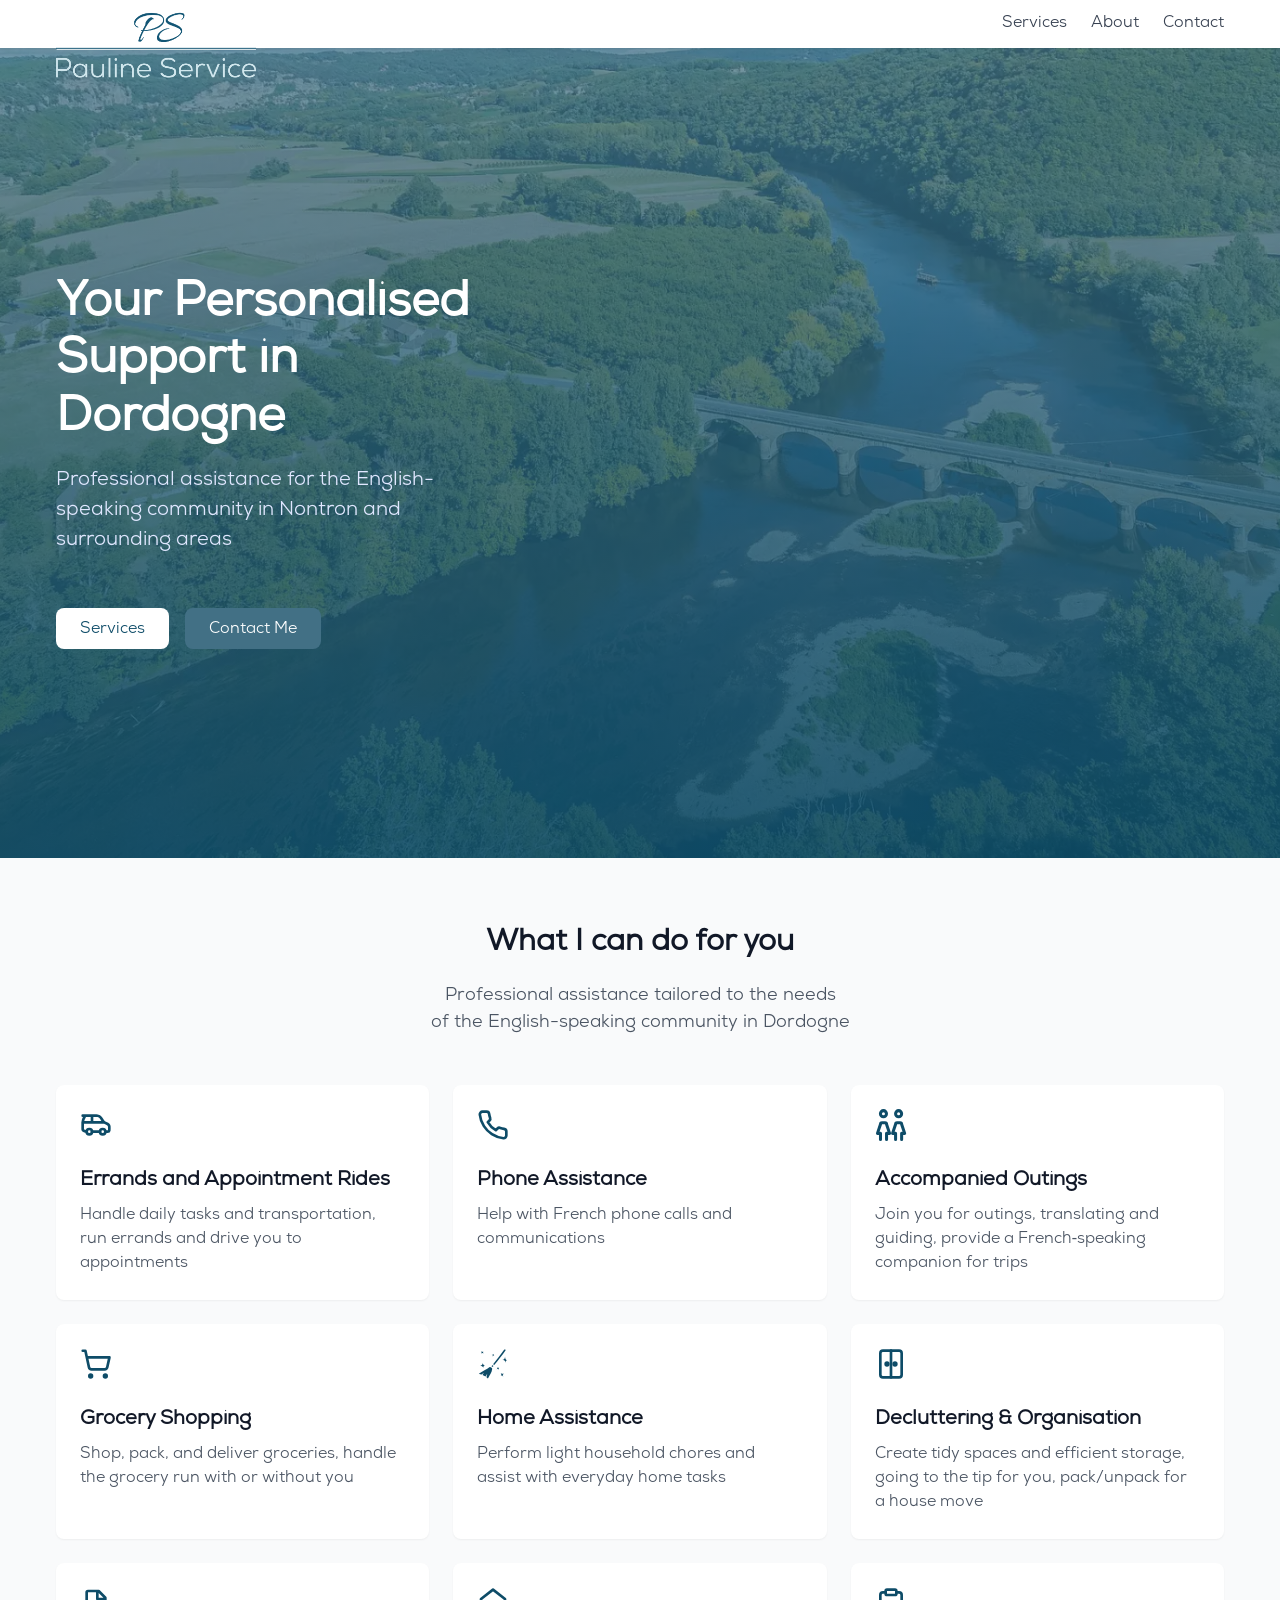
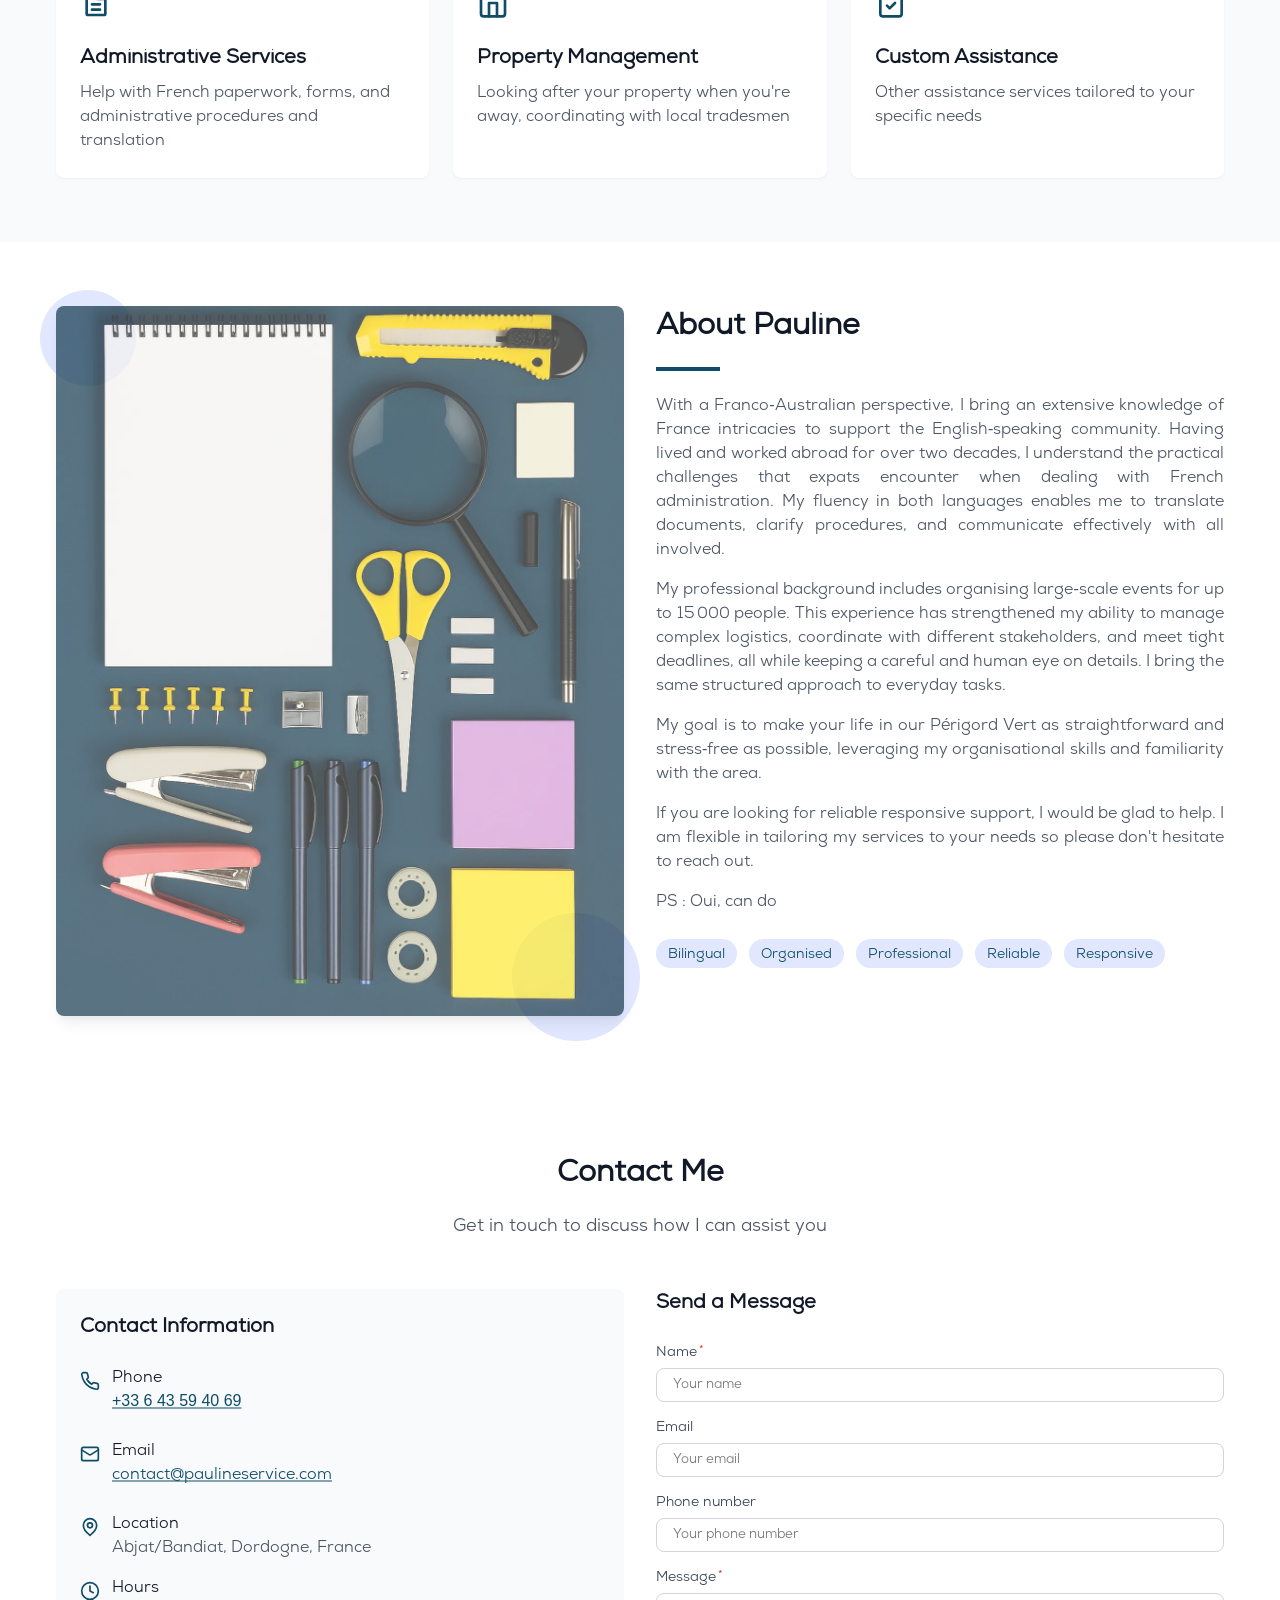
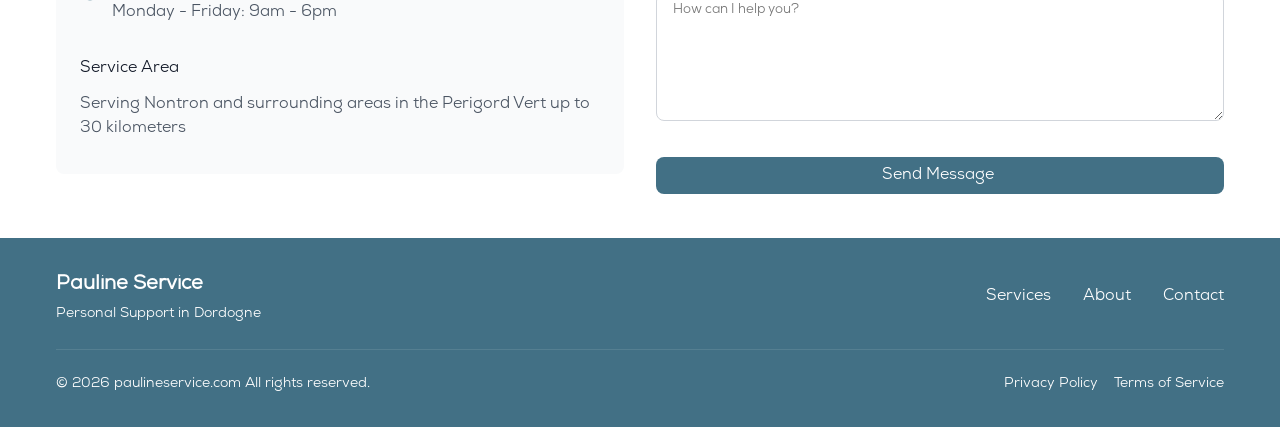
==== index.html @ 2ac68dc6 "svg icons, privacy & terms + navigation details" ====
<!DOCTYPE html>
<html lang="en">
<head>
  <meta charset="UTF-8">
  <meta name="viewport" content="width=device-width, initial-scale=1, maximum-scale=1, user-scalable=no">

  <link rel="stylesheet" href="styles.css">

  <!-- Basic SEO -->
  <meta charset="UTF-8">
  <meta name="viewport" content="width=device-width, initial-scale=1.0">
  <meta name="description" content="Pauline Service - Personal services in Nontron, Dordogne (24), France. Reliable, caring, and professional assistance for your everyday needs.">
  <meta name="keywords" content="Pauline Service, service to person, personal support, Nontron, Dordogne, Dordogne services, France">
  <meta name="author" content="Pauline Service">
  <meta name="robots" content="index, follow">
  <link rel="canonical" href="https://www.paulineservice.com/">
  

  <meta property="og:title" content="Pauline Service - Personal Services in Nontron">
  <meta property="og:description" content="Reliable personal services and assistance in Nontron, Dordogne (24).">
  <meta property="og:type" content="website">
  <meta property="og:url" content="https://www.paulineservice.fr/">
  <meta property="og:image" content="https://via.placeholder.com/1200x630.png?text=Pauline+Service">


  <!-- Location metadata -->
  <meta name="geo.region" content="FR-24">
  <meta name="geo.placename" content="Nontron">
  <meta name="geo.position" content="45.5295;0.6644">
  <meta name="ICBM" content="45.5295, 0.6644">

  <script type="application/ld+json">
  {
    "@context": "https://schema.org",
    "@type": "LocalBusiness",
    "name": "Pauline Service",
    "image": "https://via.placeholder.com/1200x630.png?text=Pauline+Service",
    "@id": "https://www.paulineservice.com/",
    "url": "https://www.paulineservice.com/",
    "address": {
      "@type": "PostalAddress",
      "streetAddress": "Nontron",
      "addressLocality": "Nontron",
      "postalCode": "24300",
      "addressCountry": "FR"
    },
    "geo": {
      "@type": "GeoCoordinates",
      "latitude": 45.5295,
      "longitude": 0.6644
    },
    "description": "Pauline Service offers high-quality, trustworthy, and caring personal services in Nontron, Perigord Vert, Dordogne (24), France.",
    "areaServed": {
      "@type": "Place",
      "name": "Nontron, Dordogne, France"
    }
  }
  </script>
  
  <title>Pauline Service - Personal Support in Nontron Area</title>

</head>
<body>
  <header class="header">
    <div class="container header-container">
      <div class="logo" id="logo-home">
        <img  src="assets/logo.png" alt="Pauline Service"  class="logo-text " />
      </div>
      <button id="menu-toggle" class="menu-toggle">
        <svg id="menu-icon" xmlns="http://www.w3.org/2000/svg" width="24" height="24" viewBox="0 0 24 24" fill="none" stroke="currentColor" stroke-width="2" stroke-linecap="round" stroke-linejoin="round"><line x1="4" x2="20" y1="12" y2="12"/><line x1="4" x2="20" y1="6" y2="6"/><line x1="4" x2="20" y1="18" y2="18"/></svg>
        <svg id="close-icon" class="hidden" xmlns="http://www.w3.org/2000/svg" width="24" height="24" viewBox="0 0 24 24" fill="none" stroke="currentColor" stroke-width="2" stroke-linecap="round" stroke-linejoin="round"><path d="M18 6 6 18"/><path d="m6 6 12 12"/></svg>
      </button>
      <nav class="desktop-nav">
        <a href="#services" class="nav-link">Services</a>
        <a href="#about" class="nav-link">About</a>
        <!--<a href="#testimonials" class="nav-link">Testimonials</a>-->
        <a href="#contact" class="nav-link nav-link-emphasis">Contact</a>
      </nav>
    </div>
    <!-- Mobile menu -->
    <div id="mobile-menu" class="mobile-menu hidden">
      <div class="container mobile-menu-container">
        <a href="#services" class="nav-link">Services</a>
        <a href="#about" class="nav-link">About</a>
        <!--<a href="#testimonials" class="nav-link">Testimonials</a>-->
        <a href="#contact" class="nav-link">Contact</a>
      </div>
    </div>
  </header>
  <main>
    <!-- Hero Section -->
    <section class="hero">
      <div id="parallax-bg" class="parallax-bg"></div>
      <div class="hero-overlay"></div>
      <div class="container hero-content">
        <h1 class="hero-title">Your Personalised Support in Dordogne</h1>
        <p class="hero-subtitle">Professional assistance for the English-speaking community in Nontron and surrounding areas</p>
        <div class="hero-buttons">
          <a href="#services" class="btn btn-light"><span>Services</span></a>
          <a href="#contact" class="btn btn-primary"><span>Contact Me</span></a>
        </div>
      </div>
    </section>
    <!-- Services Section -->
    <section id="services" class="services">
      <div class="container">
        <div class="section-header">
          <h2 class="section-title">What I can do for you</h2>
          <p class="section-description desc-tablet">Professional assistance tailored to the needs </br>of the English-speaking community in Dordogne</p>
          <p class="section-description desc-mobile">Professional assistance tailored to the needs of the English-speaking community in Dordogne</p>
        </div>
        <div class="services-grid">
          <div class="service-card">
            <div class="service-icon">
  <!-- Car icon (stroke style matches your original icon) -->
  <svg xmlns="http://www.w3.org/2000/svg" width="32" height="32" viewBox="0 0 24 24" fill="#0e4c68"><g fill="none" stroke="#0e4c68" stroke-linecap="round" stroke-linejoin="round" stroke-width="2" color="currentColor"><path d="M9.007 17a2 2 0 1 1-4 0a2 2 0 0 1 4 0m10 0a2 2 0 1 1-4 0a2 2 0 0 1 4 0"/><path d="M2.007 10h16m-16 0c0 .78-.02 3.04.004 5.26c.036.72.156 1.32 2.998 1.74m-3.002-7c.216-1.74 1.155-3.8 1.635-4.58M9.007 10V5m5.99 12H9.002M2.022 5H12.24s.54 0 1.02.048c.899.084 1.654.492 2.41 1.512c.8 1.08 1.414 2.448 2.23 3.18c1.355 1.216 3.933.84 4.077 3.42c.036 1.32.036 2.76-.024 3c-.097.707-.642.822-1.32.84c-.588.016-1.297-.028-1.642 0"/></g></svg>
</div>
            <h3 class="service-title">Errands and Appointment Rides</h3>
            <p class="service-description">Handle daily tasks and transportation, run errands and drive you to appointments</p>
          </div>
          <div class="service-card">
            <div class="service-icon">
              <svg xmlns="http://www.w3.org/2000/svg" width="32" height="32" viewBox="0 0 24 24" fill="none" stroke="currentColor" stroke-width="2" stroke-linecap="round" stroke-linejoin="round"><path d="M22 16.92v3a2 2 0 0 1-2.18 2 19.79 19.79 0 0 1-8.63-3.07 19.5 19.5 0 0 1-6-6 19.79 19.79 0 0 1-3.07-8.67A2 2 0 0 1 4.11 2h3a2 2 0 0 1 2 1.72 12.84 12.84 0 0 0 .7 2.81 2 2 0 0 1-.45 2.11L8.09 9.91a16 16 0 0 0 6 6l1.27-1.27a2 2 0 0 1 2.11-.45 12.84 12.84 0 0 0 2.81.7A2 2 0 0 1 22 16.92z"/></svg>
            </div>
            <h3 class="service-title">Phone Assistance</h3>
            <p class="service-description">Help with French phone calls and communications</p>
          </div>
          <div class="service-card">
            <div class="service-icon">
  <!-- Two walking people (stroke style matches your original icon) -->
  
<svg width="32px" height="32px" viewBox="0 0 167 176" version="1.1" xmlns="http://www.w3.org/2000/svg" xmlns:xlink="http://www.w3.org/1999/xlink">
    <g id="Page-1" stroke="#0e4c68" stroke-width="2" fill="none" fill-rule="evenodd" stroke-linecap="round" stroke-linejoin="round">
        <g id="Profile-Picture" transform="translate(-12.000000, -12.000000)" stroke="#0e4c68" stroke-width="16.6666667">
            <g id="Group" transform="translate(21.000000, 21.000000)">
                <path d="M16.3333333,16.6666667 C16.3333333,25.8714125 23.7952542,33.3333333 33,33.3333333 C42.2047458,33.3333333 49.6666667,25.8714125 49.6666667,16.6666667 C49.6666667,7.46192084 42.2047458,0 33,0 C23.7952542,0 16.3333333,7.46192084 16.3333333,16.6666667 M99.6666667,16.6666667 C99.6666667,25.8714125 107.128588,33.3333333 116.333333,33.3333333 C125.538079,33.3333333 133,25.8714125 133,16.6666667 C133,7.46192084 125.538079,0 116.333333,0 C107.128588,0 99.6666667,7.46192084 99.6666667,16.6666667 M99.6666667,158.333333 L99.6666667,125 L83,125 L99.6666667,75 C99.6666667,70.3976271 103.397627,66.6666667 108,66.6666667 L124.666667,66.6666667 C129.26904,66.6666667 133,70.3976271 133,75 L149.666667,125 L133,125 L133,158.333333 M16.6666667,158.333333 L16.6666667,125 L0,125 L16.6666667,75 C16.6666667,70.3976271 20.3976271,66.6666667 25,66.6666667 L41.6666667,66.6666667 C46.2690396,66.6666667 50,70.3976271 50,75 L66.6666667,125 L50,125 L50,158.333333" id="Shape"></path>
            </g>
        </g>
    </g>
</svg>
</div>
            <h3 class="service-title">Accompanied Outings</h3>
            <p class="service-description">Join you for outings, translating and guiding, provide a French‑speaking companion for trips</p>
          </div>
          <div class="service-card">
            <div class="service-icon">
  <!-- Shopping cart (stroke style matches your original icon) -->
  <svg xmlns="http://www.w3.org/2000/svg" width="32" height="32" viewBox="0 0 24 24" fill="#0e4c68"><g fill="none" stroke="#0e4c68" stroke-linecap="round" stroke-linejoin="round" stroke-width="2"><circle cx="8" cy="21" r="1"/><circle cx="19" cy="21" r="1"/><path d="M2.05 2.05h2l2.66 12.42a2 2 0 0 0 2 1.58h9.78a2 2 0 0 0 1.95-1.57l1.65-7.43H5.12"/></g></svg>
</div>
            <h3 class="service-title">Grocery Shopping</h3>
            <p class="service-description">Shop, pack, and deliver groceries, handle the grocery run with or without you</p>
          </div>
          <div class="service-card">
            <div class="service-icon">
  <!-- Broom (cleaning tool) – stroke style matches your original icon -->
  <svg xmlns="http://www.w3.org/2000/svg" width="32" height="32" viewBox="0 0 512 512" fill="#0e4c68"><path fill="#0e4c68" d="M445.1 22.93c-3.8.11-7.9 1.81-11.5 5.98C379.2 107.6 318.8 184.7 257.3 261.4c2.3.9 4.5 1.9 6.5 3.1c4.5 2.5 8.4 5.6 11.7 9C339 197.6 401.3 121.1 455.6 40.87c4.3-9.84 1.1-13.83-3.8-16.4c-1.2-.65-2.6-1.13-4.1-1.37c-.8-.13-1.7-.19-2.6-.17zM63.14 46.41c7.69 13.5 16.6 26.49 2.25 47.15c10.45-10.72 22.95-21.51 42.41-1.4c-4.2-10.17-17.26-17.99-6.1-33.71c-17.06 8.58-25.86 0-38.56-12.04zM267.2 94.02c-7.4 11.08-18.3 14.68-32.6 10.28c14.3 4.9 21.5 14.5 17.7 31.7c8.3-15.5 18.1-21.4 29.5-17.1c-6.4-6.3-17.3-7-14.6-24.88zm181.5 46.78c-4 22.5-6 45.9-43.2 50.9c22.9.8 48.1 3.7 51.7 46.2c5-15-3-37.8 25.6-41.3c-28.6-10.4-30.7-29.2-34.1-55.8zm-358.92 96c2.1 24.8-8.1 41.4-37.08 45.6c29.38 3.7 44.88 15.4 45.88 35.5c5.62-13.5-.7-30.8 28.72-36.8c-22.1-5.2-34.82-19.7-37.52-44.3zm155.42 39.7l-13.4 16.6c1.5.8 3 1.7 4.5 2.6c4.4 2.8 8.7 6.1 12.3 9.8l15.2-18c-2.3-2.7-5.4-5.4-8.9-7.4c-3-1.7-6.3-3-9.7-3.6zM208 304.1c-.8 0-1.5 0-2 .1c-1 .2-1.5.5-1.7.7l-.5.6l-.6.4c-46.9 36-117.06 70.7-173.97 104.3c14.77 4.4 29.83 9.7 44.58 15.6l36.39-30.5L88.37 432c17.03 7.6 33.43 16.2 48.03 25.6l27.3-43.8l-12.2 54.2c9 6.7 17 13.8 23.8 21.1c27.2-59.1 63-100.2 67.7-154.8l.1-.6l.1-.6c.6-2.3-.2-5.7-3.1-10c-3-4.2-7.9-8.7-13.4-12.2c-5.4-3.4-11.5-5.8-15.9-6.5c-1.1-.2-2-.3-2.8-.3zm111.2.2c9.7 13.1 9.9 25.8-4.7 38.3c17.6-8.2 30.3-7.2 37.8 3.6c-1.7-9.4-11.1-16.8 3-30.4c-14 4.8-26.1 1.2-36.1-11.5zm56.7 90.8c11.7 17.4 20 29.5 4.1 47.8c23.4-10 29.5 7 41.2 13.8c-19.9-26.8-2.6-39.3 14.1-49.5c-30.5 12.8-44.4-.3-59.4-12.1z"/></svg>
</div>
            <h3 class="service-title">Home Assistance</h3>
            <p class="service-description">Perform light household chores and assist with everyday home tasks</p>
          </div>
          <div class="service-card">
            <div class="service-icon">
  <!-- Wardrobe (closet) – stroke style matches your original icon -->
  <svg
      xmlns="http://www.w3.org/2000/svg"
      width="32"
      height="32"
      viewBox="0 0 24 24"
      fill="none"
      stroke="currentColor"
      stroke-width="2"
      stroke-linecap="round"
      stroke-linejoin="round">

    <!-- Main body of the wardrobe -->
    <rect x="4" y="2" width="16" height="20" rx="2" ry="2"/>

    <!-- Door division (center line) -->
    <path d="M12 2v20"/>

    <!-- Handles (two small circles) -->
    <circle cx="9" cy="12" r="1"/>
    <circle cx="15" cy="12" r="1"/>
  </svg>
 </g></svg>

</div>
            <h3 class="service-title">Decluttering & Organisation</h3>
            <p class="service-description">Create tidy spaces and efficient storage, going to the tip for you, pack/unpack for a house move</p>
          </div>
          <div class="service-card">
            <div class="service-icon">
              <svg xmlns="http://www.w3.org/2000/svg" width="32" height="32" viewBox="0 0 24 24" fill="#0e4c68"><path fill="#0e4c68" d="M4 4a2 2 0 0 1 2-2h8a1 1 0 0 1 .707.293l5 5A1 1 0 0 1 20 8v12a2 2 0 0 1-2 2H6a2 2 0 0 1-2-2V4zm13.586 4L14 4.414V8h3.586zM12 4H6v16h12V10h-5a1 1 0 0 1-1-1V4zm-4 9a1 1 0 0 1 1-1h6a1 1 0 1 1 0 2H9a1 1 0 0 1-1-1zm0 4a1 1 0 0 1 1-1h6a1 1 0 1 1 0 2H9a1 1 0 0 1-1-1z"/></svg>
            </div>
            <h3 class="service-title">Administrative Services</h3>
            <p class="service-description">Help with French paperwork, forms, and administrative procedures and translation</p>
          </div>
          <div class="service-card">
            <div class="service-icon">
              <svg xmlns="http://www.w3.org/2000/svg" width="32" height="32" viewBox="0 0 24 24" fill="none" stroke="currentColor" stroke-width="2" stroke-linecap="round" stroke-linejoin="round"><path d="m3 9 9-7 9 7v11a2 2 0 0 1-2 2H5a2 2 0 0 1-2-2z"/><polyline points="9 22 9 12 15 12 15 22"/></svg>
            </div>
            <h3 class="service-title">Property Management</h3>
            <p class="service-description">Looking after your property when you're away, coordinating with local tradesmen</p>
          </div>
          <div class="service-card">
            <div class="service-icon">
              <svg xmlns="http://www.w3.org/2000/svg" width="32" height="32" viewBox="0 0 24 24" fill="none" stroke="currentColor" stroke-width="2" stroke-linecap="round" stroke-linejoin="round"><rect width="8" height="4" x="8" y="2" rx="1" ry="1"/><path d="M16 4h2a2 2 0 0 1 2 2v14a2 2 0 0 1-2 2H6a2 2 0 0 1-2-2V6a2 2 0 0 1 2-2h2"/><path d="m9 14 2 2 4-4"/></svg>
            </div>
            <h3 class="service-title">Custom Assistance</h3>
            <p class="service-description">Other assistance services tailored to your specific needs</p>
          </div>
        </div>
      </div>
    </section>
    <!-- About Section -->
    <section id="about" class="about">
      <div class="container">
        <div class="about-grid">
          <div class="about-image-container">
            <div class="about-image-decoration top-left"></div>
            <img 
              src="assets/neat.webp" 
              alt="Professional woman" 
              class="about-image "
            />
            <div class="about-image-decoration bottom-right"></div>
          </div>
          <div class="about-content">
            <h2 class="section-title text-left">About Pauline</h2>
            <div class="about-divider"></div>
            <p class="about-text">
              With a Franco‑Australian perspective, I bring an extensive knowledge of France intricacies to support the English‑speaking community. Having lived and worked abroad for over two decades, I understand the practical challenges that expats encounter when dealing with French administration. My fluency in both languages enables me to translate documents, clarify procedures, and communicate effectively with all involved.
            </p>
            <p class="about-text">
              My professional background includes organising large‑scale events for up to 15 000 people. This experience has strengthened my ability to manage complex logistics, coordinate with different stakeholders, and meet tight deadlines, all while keeping a careful and human eye on details. I bring the same structured approach to everyday tasks.
            </p>
            <p class="about-text">
              My goal is to make your life in our Périgord Vert as straightforward and stress‑free as possible, leveraging my organisational skills and familiarity with the area.
            </p>
            <p class="about-text">
              If you are looking for reliable responsive support, I would be glad to help. I am flexible in tailoring my services to your needs so please don't hesitate to reach out.
            </p>
            <p class="about-text">
              PS : Oui, can do
            </p>
            <div class="about-badges">
              <span class="badge"><span>Bilingual</span></span>
              <span class="badge"><span>Organised </span></span>
              <span class="badge"><span>Professional</span></span>
              <span class="badge"><span>Reliable</span></span>
              <span class="badge"><span>Responsive</span></span>
            </div>
          </div>
        </div>
      </div>
    </section>
    <!-- Testimonials Section -->
    <section id="testimonials" class="testimonials">
      <div class="container">
        <div class="section-header">
          <h2 class="section-title">Client Testimonials</h2>
          <p class="section-description">See what our clients have to say about our personal assistance services.</p>
        </div>
        <div class="testimonials-grid">
          <div class="testimonial-card">
            <svg class="quote-icon" xmlns="http://www.w3.org/2000/svg" width="32" height="32" viewBox="0 0 24 24" fill="none" stroke="currentColor" stroke-width="2" stroke-linecap="round" stroke-linejoin="round"><path d="M3 21c3 0 7-1 7-8V5c0-1.25-.756-2.017-2-2H4c-1.25 0-2 .75-2 1.972V11c0 1.25.75 2 2 2 1 0 1 0 1 1v1c0 1-1 2-2 2s-1 .008-1 1.031V20c0 1 0 1 1 1z"/><path d="M15 21c3 0 7-1 7-8V5c0-1.25-.757-2.017-2-2h-4c-1.25 0-2 .75-2 1.972V11c0 1.25.75 2 2 2h.75c0 2.25.25 4-2.75 4v3c0 1 0 1 1 1z"/></svg>
            <p class="testimonial-text">Pauline was a lifesaver when dealing with my property purchase in Dordogne. Her knowledge of both languages and local procedures made everything so much easier.</p>
            <div class="testimonial-author">
              <p class="author-name">Sarah T.</p>
              <p class="author-location">London, UK</p>
            </div>
          </div>
          <div class="testimonial-card">
            <svg class="quote-icon" xmlns="http://www.w3.org/2000/svg" width="32" height="32" viewBox="0 0 24 24" fill="none" stroke="currentColor" stroke-width="2" stroke-linecap="round" stroke-linejoin="round"><path d="M3 21c3 0 7-1 7-8V5c0-1.25-.756-2.017-2-2H4c-1.25 0-2 .75-2 1.972V11c0 1.25.75 2 2 2 1 0 1 0 1 1v1c0 1-1 2-2 2s-1 .008-1 1.031V20c0 1 0 1 1 1z"/><path d="M15 21c3 0 7-1 7-8V5c0-1.25-.757-2.017-2-2h-4c-1.25 0-2 .75-2 1.972V11c0 1.25.75 2 2 2h.75c0 2.25.25 4-2.75 4v3c0 1 0 1 1 1z"/></svg>
            <p class="testimonial-text">As new residents in Nontron, we were overwhelmed with the paperwork. Pauline guided us through every step with patience and expertise.</p>
            <div class="testimonial-author">
              <p class="author-name">David and Emma R.</p>
              <p class="author-location">Sydney, Australia</p>
            </div>
          </div>
          <div class="testimonial-card">
            <svg class="quote-icon" xmlns="http://www.w3.org/2000/svg" width="32" height="32" viewBox="0 0 24 24" fill="none" stroke="currentColor" stroke-width="2" stroke-linecap="round" stroke-linejoin="round"><path d="M3 21c3 0 7-1 7-8V5c0-1.25-.756-2.017-2-2H4c-1.25 0-2 .75-2 1.972V11c0 1.25.75 2 2 2 1 0 1 0 1 1v1c0 1-1 2-2 2s-1 .008-1 1.031V20c0 1 0 1 1 1z"/><path d="M15 21c3 0 7-1 7-8V5c0-1.25-.757-2.017-2-2h-4c-1.25 0-2 .75-2 1.972V11c0 1.25.75 2 2 2h.75c0 2.25.25 4-2.75 4v3c0 1 0 1 1 1z"/></svg>
            <p class="testimonial-text">I couldn't have navigated the French healthcare system without Pauline's help. She arranged all my appointments and even accompanied me when needed.</p>
            <div class="testimonial-author">
              <p class="author-name">John M.</p>
              <p class="author-location">Manchester, UK</p>
            </div>
          </div>
          <div class="testimonial-card">
            <svg class="quote-icon" xmlns="http://www.w3.org/2000/svg" width="32" height="32" viewBox="0 0 24 24" fill="none" stroke="currentColor" stroke-width="2" stroke-linecap="round" stroke-linejoin="round"><path d="M3 21c3 0 7-1 7-8V5c0-1.25-.756-2.017-2-2H4c-1.25 0-2 .75-2 1.972V11c0 1.25.75 2 2 2 1 0 1 0 1 1v1c0 1-1 2-2 2s-1 .008-1 1.031V20c0 1 0 1 1 1z"/><path d="M15 21c3 0 7-1 7-8V5c0-1.25-.757-2.017-2-2h-4c-1.25 0-2 .75-2 1.972V11c0 1.25.75 2 2 2h.75c0 2.25.25 4-2.75 4v3c0 1 0 1 1 1z"/></svg>
            <p class="testimonial-text">Pauline looks after our holiday home when we're away. Her attention to detail and reliability give us complete peace of mind.</p>
            <div class="testimonial-author">
              <p class="author-name">The Wilsons</p>
              <p class="author-location">Melbourne, Australia</p>
            </div>
          </div>
        </div>
      </div>
    </section>
    <!-- Contact Section -->
    <section id="contact" class="contact">
      <div class="container">
        <div class="section-header">
          <h2 class="section-title">Contact Me</h2>
          <p class="section-description">Get in touch to discuss how I can assist you</p>
        </div>
        <div class="contact-grid">
          <div class="contact-info">
            <h3 class="contact-subtitle">Contact Information</h3>
            <div class="contact-items">
              <div class="contact-item">
                <div class="contact-icon">
                  <svg xmlns="http://www.w3.org/2000/svg" width="20" height="20" viewBox="0 0 24 24" fill="none" stroke="currentColor" stroke-width="2" stroke-linecap="round" stroke-linejoin="round"><path d="M22 16.92v3a2 2 0 0 1-2.18 2 19.79 19.79 0 0 1-8.63-3.07 19.5 19.5 0 0 1-6-6 19.79 19.79 0 0 1-3.07-8.67A2 2 0 0 1 4.11 2h3a2 2 0 0 1 2 1.72 12.84 12.84 0 0 0 .7 2.81 2 2 0 0 1-.45 2.11L8.09 9.91a16 16 0 0 0 6 6l1.27-1.27a2 2 0 0 1 2.11-.45 12.84 12.84 0 0 0 2.81.7A2 2 0 0 1 22 16.92z"/></svg>
                </div>
                <div class="contact-detail">
                  <p class="contact-label" id="contactelt">Phone</p>
                  <p class="contact-value">
                    <canvas id="phone-canvas" width="260" height="24" style="cursor:pointer; width:260px; height:24px;"></canvas>
                    <noscript>Enable JavaScript to view the phone number.</noscript>
                    <script>
                    const paragraph = document.getElementById("contactelt");
                    const fontSize = window.getComputedStyle(paragraph).fontSize;
                    const encoded = "KzMzIDYgNDMgNTkgNDAgNjk=";

                    (function () {
                    const decoded = atob(encoded);                  
                    const digits = decoded.replace(/\s+/g, '');

                    const c = document.getElementById('phone-canvas');
                    const ctx = c.getContext('2d');

                    // --- Retina / High DPI scaling ---
                    const dpr = window.devicePixelRatio || 1;
                    const cssWidth = c.width;
                    const cssHeight = c.height;
                    c.width = cssWidth * dpr;
                    c.height = cssHeight * dpr;
                    ctx.scale(dpr, dpr);

                    // draw text
                    ctx.font = "400 "+fontSize+" NexaBook, Helvetica";
                    ctx.fillStyle = "#0e4c68";
                    ctx.fillText(decoded, 0, 15);
                    const textWidth = ctx.measureText(decoded).width;
                    const underlineY = 17; // slightly below baseline
                    ctx.beginPath();
                    ctx.moveTo(0, underlineY);
                    ctx.lineTo(0 + textWidth, underlineY);
                    ctx.lineWidth = 1;
                    ctx.strokeStyle = "#0e4c68";
                    ctx.stroke();

                    // make canvas clickable
                    c.addEventListener('click', () => {
                        window.location.href = 'tel:' + digits;
                    });

                    })();
                    </script>



                  </p>
                </div>
              </div>
              <div class="contact-item">
                <div class="contact-icon">
                  <svg xmlns="http://www.w3.org/2000/svg" width="20" height="20" viewBox="0 0 24 24" fill="none" stroke="currentColor" stroke-width="2" stroke-linecap="round" stroke-linejoin="round"><rect width="20" height="16" x="2" y="4" rx="2"/><path d="m22 7-8.97 5.7a1.94 1.94 0 0 1-2.06 0L2 7"/></svg>
                </div>
                <div class="contact-detail">
                  <p class="contact-label">Email</p>
                  <p class="contact-value">
                    <canvas id="email-canvas" width="340" height="24" style="cursor:pointer; width:340px; height:24px;"></canvas>
                    <noscript>Enable JavaScript to view the address.</noscript>

                    <script>
                    
                    const encdata = "Y29udGFjdEBwYXVsaW5lc2VydmljZS5jb20=";

                    (function () {
                    const decoded = atob(encdata);             

                    const c = document.getElementById('email-canvas');
                    const ctx = c.getContext('2d');

                    // --- Retina / High DPI scaling ---
                    const dpr = window.devicePixelRatio || 1;
                    const cssWidth = c.width;
                    const cssHeight = c.height;
                    c.width = cssWidth * dpr;
                    c.height = cssHeight * dpr;
                    ctx.scale(dpr, dpr);

                    // draw text
                    ctx.font = "400 "+fontSize+" NexaBook, Helvetica";
                    ctx.fillStyle = "#0e4c68";
                    ctx.fillText(decoded, 0, 15);
                    
                    const textWidth = ctx.measureText(decoded).width;
                    const underlineY = 17; // slightly below baseline
                    ctx.beginPath();
                    ctx.moveTo(0, underlineY);
                    ctx.lineTo(0 + textWidth, underlineY);
                    ctx.lineWidth = 1;
                    ctx.strokeStyle = "#0e4c68";
                    ctx.stroke();

                    // make canvas clickable
                    c.addEventListener('click', () => {
                        window.location.href = 'mailto:' + decoded;
                    });

                
                    })();
                    </script>


                  </p>
                </div>
              </div>
              <div class="contact-item">
                <div class="contact-icon">
                  <svg xmlns="http://www.w3.org/2000/svg" width="20" height="20" viewBox="0 0 24 24" fill="none" stroke="currentColor" stroke-width="2" stroke-linecap="round" stroke-linejoin="round"><path d="M20 10c0 6-8 12-8 12s-8-6-8-12a8 8 0 0 1 16 0Z"/><circle cx="12" cy="10" r="3"/></svg>
                </div>
                <div class="contact-detail">
                  <p class="contact-label">Location</p>
                  <p class="contact-value">Abjat/Bandiat, Dordogne, France</p>
                </div>
              </div>
              <div class="contact-item">
                <div class="contact-icon">
                  <svg xmlns="http://www.w3.org/2000/svg" width="20" height="20" viewBox="0 0 24 24" fill="none" stroke="currentColor" stroke-width="2" stroke-linecap="round" stroke-linejoin="round"><circle cx="12" cy="12" r="10"/><polyline points="12 6 12 12 16 14"/></svg>
                </div>
                <div class="contact-detail">
                  <p class="contact-label">Hours</p>
                  <p class="contact-value">Monday - Friday: 9am - 6pm</p>
                </div>
              </div>
            </div>
            <div class="service-area">
              <h4 class="service-area-title">Service Area</h4>
              <p class="service-area-description">
                Serving Nontron and surrounding areas in the Perigord Vert up to 30 kilometers
              </p>
            </div>
          </div>
          <div class="contact-form-container">
            <h3 class="contact-subtitle">Send a Message</h3>
            <form class="contact-form">
              <div class="form-group">
                <label for="name" class="form-label">Name<span class="required-star">*</span></label>
                <input type="text" id="name" class="form-input" placeholder="Your name">
              </div>
              <div class="form-group">
                <label for="email" class="form-label">Email</label>
                <input type="email" id="email" class="form-input" placeholder="Your email">
              </div>
              <div class="form-group">
                <label for="phone" class="form-label">Phone number</label>
                <input type="tel" id="phone" class="form-input" placeholder="Your phone number">
              </div>
              <div class="form-group">
                <label for="message" class="form-label">Message<span class="required-star">*</span></label>
                <textarea id="message" class="form-textarea" rows="4"
                          placeholder="How can I help you?"></textarea>
              </div>
              <button type="submit" class="btn btn-primary btn-block">Send Message <span class="spinner"></span></button>
            </form>
          </div>
        </div>
      </div>
    </section>
  </main>
  <footer class="footer">
    <div class="container">
      <div class="footer-top">
        <div class="footer-brand">
          <h3 class="footer-title" id="footer-title">Pauline Service</h3>
          <p class="footer-subtitle">Personal Support in Dordogne</p>
        </div>
        <div class="footer-nav">
          <a href="#services" class="footer-link">Services</a>
          <a href="#about" class="footer-link">About</a>
          <!--<a href="#testimonials" class="footer-link">Testimonials</a>-->
          <a href="#contact" class="footer-link">Contact</a>
        </div>
      </div>
      <div class="footer-bottom">
        <p class="copyright">
          © <span id="current-year"></span> paulineservice.com All rights reserved.
        </p>
        <div class="footer-legal">
          <a href="/privacy.html" class="footer-legal-link">Privacy Policy</a>
          <a href="/terms.html" class="footer-legal-link">Terms of Service</a>
        </div>
      </div>
    </div>
  </footer>
  <script src="script.js"></script>
</body>
</html>
---- styles.css ----
/* Base styles */
:root {
  --color-primary: #0e4c68;
  --color-primary-dark: #427085;
  --color-primary-light: #17A8EB;
  --color-primary-lightest: #e0e7ff;
  --color-white: #ffffff;
  --color-black: #000000;
  --color-gray-50: #f9fafb;
  --color-gray-100: #f3f4f6;
  --color-gray-200: #e5e7eb;
  --color-gray-300: #d1d5db;
  --color-gray-400: #9ca3af;
  --color-gray-500: #6b7280;
  --color-gray-600: #4b5563;
  --color-gray-700: #374151;
  --color-gray-800: #1f2937;
  --color-gray-900: #111827;
  --shadow-sm: 0 1px 2px 0 rgba(0, 0, 0, 0.05);
  --shadow: 0 1px 3px 0 rgba(0, 0, 0, 0.1), 0 1px 2px 0 rgba(0, 0, 0, 0.06);
  --shadow-md: 0 4px 6px -1px rgba(0, 0, 0, 0.1), 0 2px 4px -1px rgba(0, 0, 0, 0.06);
  --shadow-lg: 0 10px 15px -3px rgba(0, 0, 0, 0.1), 0 4px 6px -2px rgba(0, 0, 0, 0.05);
  --border-radius-sm: 0.25rem;
  --border-radius: 0.5rem;
  --border-radius-lg: 0.75rem;
  --border-radius-full: 9999px;
}

@font-face {
    font-family: NexaBook;
    src: url("assets/nexa-book.otf") format("opentype");
}

html {
  overflow-x: hidden;          /* hide any overflow that reaches the root */
  width: 100%;                 /* guarantee the root never exceeds the viewport */
  max-width: 100%;
  box-sizing: border-box;
}
*, *::before, *::after {
  box-sizing: inherit;
}

* {
  margin: 0;
  padding: 0;
  box-sizing: border-box;
  font-family: NexaBook;
}
body {
  font-family: NexaBook, Helvetica, Arial, sans-serif;
  line-height: 1.5;
  color: var(--color-gray-700);
  background-color: var(--color-white);
  overflow-x: hidden;          /* hide any overflow that reaches the root */
  width: 100%;                 /* guarantee the root never exceeds the viewport */
  max-width: 100%;
  box-sizing: border-box;
}
.container {
  width: 100%;
  max-width: 1200px;
  margin-left: auto;
  margin-right: auto;
  padding-left: 1rem;
  padding-right: 1rem;
}
a {
  text-decoration: none;
  color: inherit;
}
img {
  max-width: 100%;
  height: auto;
}
.hidden {
  display: none !important;
}
.btn {
  display: inline-block;
  font-weight: 500;
  padding: 0.55rem 1.5rem;
  border-radius: var(--border-radius);
  text-align: center;
  transition: all 0.2s ease-in-out;
  cursor: pointer;
  border: none;
  display: inline-flex;
  align-items: center;
  justify-content: center;
  transform: translateY(20px);
  font-size:16px;
}
.btn-light {
  background-color: var(--color-white);
  color: var(--color-primary);
}
.btn-light:hover {
  background-color: var(--color-primary-lightest);
}
.btn-primary {
  background-color: var(--color-primary-dark);
  color: var(--color-white);
}
.btn-primary:hover {
  background-color: var(--color-primary);
}
.btn-block {
  display: block;
  width: 100%;
}
.btn span {
  display: inline-block;
  transform: translateY(2px); /* moves only the text */
}
.required-star {
  color: #d93025;          /* a vivid red */
  margin-left: 0.15em;     /* tiny space after the label text */
  font-size: 0.9em;        /* slightly smaller than the label */
  vertical-align: middle; /* keep it aligned with the text baseline */
}
/* ---- button states --------------------------------------------------- */
.btn-send {
  transition: background-color 0.3s ease, color 0.3s ease;
}

/* success / error colours – you can tweak them */
.btn-success { background:#28a745 !important; color:#fff !important; }
.btn-error   { background:#dc3545 !important; color:#fff !important; }
button.btn-send:disabled { opacity: .7; cursor: not-allowed; }
/* ---- simple spinner (CSS only) -------------------------------------- */
.dots {
  display: inline-flex;
  gap: .75rem;                     /* space between the three circles */
}

/* --------------------------------------------------------------
   4️⃣  Individual dot – tiny circle that fades in/out
   -------------------------------------------------------------- */
.dots span {
  width: .35rem;
  height: .35rem;
  background: currentColor;        /* inherits button colour */
  border-radius: 50%;
  opacity: 0;                      /* start invisible */
  animation: dot-fade 1.2s infinite;
}

/* Stagger the three dots */
.dots span:nth-child(1) { animation-delay: 0s; }
.dots span:nth-child(2) { animation-delay: 0.2s; }
.dots span:nth-child(3) { animation-delay: 0.4s; }

/* --------------------------------------------------------------
   5️⃣  Fade animation – 0 → 1 → 0 (smooth)
   -------------------------------------------------------------- */
@keyframes dot-fade {
  0%, 80% { opacity: 0; }
  40%    { opacity: 1; }
}

.section-header {
  text-align: center;
  margin-bottom: 3rem;
}
.section-title {
  font-size: 1.875rem;
  font-weight: 700;
  color: var(--color-gray-900);
  margin-bottom: 1rem;
}
.section-description {
  font-size: 1.125rem;
  color: var(--color-gray-600);
  max-width: 36rem;
  margin-left: auto;
  margin-right: auto;
}
.text-left {
  text-align: left;
}
/* Header styles */
.header {
  position: sticky;
  top: 0;
  z-index: 50;
  width: 100%;
  background-color: rgba(255, 255, 255, 0.95);
  backdrop-filter: blur(4px);
  box-shadow: var(--shadow-sm);
}
.header-container {
  display: flex;
  justify-content: space-between;
  align-items: center;
  padding-top: 0.75rem;
  padding-bottom: 0.75rem;
  position:relative;
  overflow:visible;
}
.logo {
  display: flex;
  align-items: center;
}
.logo-text {
  font-size: 1.25rem;
  font-weight: 600;
  color: var(--color-primary);
  position:absolute;
  transform: translateY(1.05rem);
  width:200px;
  z-index:100;
  cursor:pointer;
}
.logo-badge {
  margin-left: 0.5rem;
  font-size: 0.75rem;
  background-color: var(--color-primary-lightest);
  color: var(--color-primary);
  padding: 0.125rem 0.5rem;
  border-radius: var(--border-radius-full);
}
.logo-badge span {
  display: inline-block;
  transform: translateY(2px); /* moves only the text */
}
.menu-toggle {
  display: block;
  color: var(--color-gray-700);
  background: none;
  border: none;
  cursor: pointer;
}
.desktop-nav {
  display: none;
}
.nav-link {
  color: var(--color-gray-700);
  transition: color 0.2s ease-in-out;
  margin-left: 1.5rem;
}
.nav-link:hover, .nav-link:focus {
  color: var(--color-primary);
}
.nav-link-emphasis {
  font-weight: 500;
}
.mobile-menu {
  position: absolute;
  top: 100%;
  left: 0;
  right: 0;
  background-color: var(--color-white);
  border-bottom: 1px solid var(--color-gray-200);
  box-shadow: var(--shadow-lg);
}
.mobile-menu-container {
  display: flex;
  flex-direction: column;
  padding-top: 0.75rem;
  padding-bottom: 0.75rem;
}
.mobile-menu .nav-link {
  margin: 0.75rem 0;
}
/* Hero section */
.hero {
  position: relative;
  height: 90vh;
  overflow: hidden;
}
.parallax-bg {
  position: absolute;
  inset: 0;
  z-index: 0;
  background-image: url('assets/river.webp');
  background-size: cover;
  background-position: center;
  height: 120%;
  top: -10%;
}
.hero-overlay {
  position: absolute;
  inset: 0;
  background: linear-gradient(to bottom, rgba(66, 112, 133, 0.7), rgba(14, 76, 104, 0.9) );
  z-index: 10;
}
.hero-content {
  position: relative;
  z-index: 20;
  height: 100%;
  display: flex;
  flex-direction: column;
  justify-content: center;
}
.hero-title {
  font-size: 2.25rem;
  font-weight: 700;
  color: var(--color-white);
  line-height: 1.2;
  max-width: 28rem;
}
.hero-subtitle {
  margin-top: 1rem;
  font-size: 1.25rem;
  color: var(--color-primary-lightest);
  max-width: 28rem;
  
}
.hero-buttons {
  margin-top: 2rem;
  display: flex;
  flex-direction: column;
  gap: 1rem;
}
/* Services section */
.services {
  padding: 4rem 0;
  background-color: var(--color-gray-50);
}
.services-grid {
  display: grid;
  grid-template-columns: repeat(1, 1fr);
  gap: 1.5rem;
}
.service-card {
  background-color: var(--color-white);
  padding: 1.5rem;
  border-radius: var(--border-radius);
  box-shadow: var(--shadow-sm);
  transition: box-shadow 0.3s ease;
}
.service-card:hover {
  box-shadow: var(--shadow-md);
}
.service-icon {
  margin-bottom: 1rem;
  color: var(--color-primary);
}
.service-title {
  font-size: 1.25rem;
  font-weight: 600;
  color: var(--color-gray-900);
  margin-bottom: 0.5rem;
}
.service-description {
  color: var(--color-gray-600);
}
/* About section */
.about {
  padding: 4rem 0;
  background-color: var(--color-white);
}
.about-grid {
  display: flex;
  flex-direction: column;
  gap: 2rem;
}
.about-image-container {
  position: relative;
  width: 100%;
}
.about-image {
  position: relative;
  z-index: 10;
  border-radius: var(--border-radius);
  box-shadow: var(--shadow-lg);
  width: 100%;
  object-fit: cover;
  aspect-ratio: 4/5;
  opacity:0.7;
}
.about-image-decoration {
  position: absolute;
  z-index: 0;
}
.top-left {
  top: -1rem;
  left: -1rem;
  width: 6rem;
  height: 6rem;
  background-color: var(--color-primary-lightest);
  border-radius: var(--border-radius-full);
}
.bottom-right {
  bottom: -1rem;
  right: -1rem;
  width: 8rem;
  height: 8rem;
  background-color: var(--color-primary-lightest);
  border-radius: var(--border-radius-full);
}
.about-content {
  width: 100%;
}
.about-divider {
  width: 4rem;
  height: 0.25rem;
  background-color: var(--color-primary);
  margin-top: 1rem;
  margin-bottom: 1.5rem;
}
.about-text {
  color: var(--color-gray-600);
  margin-bottom: 1rem;
  text-align: justify;
}
.about-badges {
  display: flex;
  flex-wrap: wrap;
  gap: 0.75rem;
  margin-top: 1.5rem;
}
.badge {
  background-color: var(--color-primary-lightest);
  color: var(--color-primary);
  padding: 0.25rem 0.75rem;
  border-radius: var(--border-radius-full);
  font-size: 0.875rem;
  font-weight: 500;
}
.badge span {
  display: inline-block;
  transform: translateY(2px);
}
/* Testimonials section */
.testimonials {
  padding: 4rem 0;
  background-color: var(--color-primary-lightest);
}
.testimonials-grid {
  display: grid;
  grid-template-columns: repeat(1, 1fr);
  gap: 1.5rem;
}
.testimonial-card {
  background-color: var(--color-white);
  padding: 1.5rem;
  border-radius: var(--border-radius);
  box-shadow: var(--shadow-sm);
}
.quote-icon {
  color: var(--color-primary-light);
  margin-bottom: 1rem;
}
.testimonial-text {
  color: var(--color-gray-700);
  font-style: italic;
  margin-bottom: 1.5rem;
}
.testimonial-author {
  margin-top: auto;
}
.author-name {
  font-weight: 500;
  color: var(--color-gray-900);
}
.author-location {
  font-size: 0.875rem;
  color: var(--color-gray-500);
}
/* Contact section */
.contact {
  padding: 4rem 0;
  background-color: var(--color-white);
}
.contact-grid {
  display: grid;
  grid-template-columns: repeat(1, 1fr);
  gap: 2rem;
}
.contact-info {
  background-color: var(--color-gray-50);
  padding: 1.5rem;
  border-radius: var(--border-radius);
}
.contact-subtitle {
  font-size: 1.25rem;
  font-weight: 600;
  color: var(--color-gray-900);
  margin-bottom: 1.5rem;
}
.contact-items {
  display: flex;
  flex-direction: column;
  gap: 1rem;
}
.contact-item {
  display: flex;
  align-items: flex-start;
}
.contact-icon {
  margin-right: 0.75rem;
  margin-top: 0.25rem;
  color: var(--color-primary);
}
.contact-label {
  font-weight: 500;
  color: var(--color-gray-900);
}
.contact-value {
  color: var(--color-gray-600);
}
.service-area {
  margin-top: 2rem;
}
.service-area-title {
  font-weight: 500;
  color: var(--color-gray-900);
  margin-bottom: 0.75rem;
}
.service-area-description {
  color: var(--color-gray-600);
}
.contact-form {
  display: flex;
  flex-direction: column;
  gap: 1rem;
}
.form-group {
  display: flex;
  flex-direction: column;
  gap: 0.25rem;
}
.form-label {
  font-size: 0.875rem;
  font-weight: 500;
  color: var(--color-gray-700);
}
.form-input,
.form-textarea {
  width: 100%;
  padding: 0.5rem 1rem;
  border: 1px solid var(--color-gray-300);
  border-radius: var(--border-radius);
  color: var(--color-gray-700);
  transition: border-color 0.2s ease, box-shadow 0.2s ease;
}
.form-input:focus,
.form-textarea:focus {
  outline: none;
  border-color: var(--color-primary);
  box-shadow: 0 0 0 3px rgba(67, 56, 202, 0.1);
}
.form-textarea {
  resize: vertical;
  min-height: 8rem;
}
/* Footer styles */
.footer {
  background-color: var(--color-primary-dark);
  color: var(--color-white);
  padding: 2rem 0;
}
.footer-top {
  display: flex;
  flex-direction: column;
  justify-content: space-between;
  align-items: center;
  margin-bottom: 1rem;
}
.footer-brand {
  margin-bottom: 1rem;
  text-align: center;
  color: var(--color-white);
}
.footer-title {
  font-size: 1.25rem;
  font-weight: 600;
  cursor:pointer;
}
.footer-subtitle {
  font-size: 0.875rem;
  color: var(--color-white);
  margin-top: 0.25rem;
}
.footer-nav {
  display: flex;
  flex-direction: column;
  align-items: center;
}
.footer-link {
  color: var(--color-white);
  transition: color 0.2s ease-in-out;
}
.footer-link:hover {
  color: var(--color-primary-light);
}
.footer-bottom {
  border-top: 1px solid rgba(255, 255, 255, 0.1);
  margin-top: 1.5rem;
  padding-top: 1.5rem;
  display: flex;
  flex-direction: column;
  justify-content: space-between;
  align-items: center;
}
.copyright {
  font-size: 0.875rem;
  color: var(--color-white);
}
.footer-legal {
  display: flex;
  gap: 1rem;
  margin-top: 1rem;
}
.footer-legal-link {
  color: var(--color-white);
  font-size: 0.875rem;
  transition: color 0.2s ease-in-out;
}
.footer-legal-link:hover {
  color: var(--color-primary-light);
}
/* Media queries */
@media (max-width: 390px) { 
  .logo-badge {display:none;}
  .desc-mobile { display:inline; }
  .desc-tablet { display:none; }
}
/* Mobile fix – make the contact form fill the viewport on very narrow screens (≤ 375 px) */
@media (max-width: 640px) {
  html { font-size: 118%; }
  /* Remove horizontal padding that otherwise forces overflow */
  .container {
    padding-left: 0;
    padding-right: 0;
  }
  .header-container {
    padding-left: 0.75rem;
  }
  .menu-toggle {
    padding-right: 0.75rem;
  }
  .mobile-menu-container {
    padding-left: 0.75rem;
  }
  .hero-content {
    padding-left: 0.75rem;
    padding-right: 0.75rem;  
  } 
  .desc-mobile { display:inline; }
  .desc-tablet { display:none; }
  .services {
    padding: 0 0.75rem;
  }
  .services > div > div > h2 {
    padding: 1rem 0;
  }
  .about {
    padding: 0 0.75rem 1rem 0.75rem;
  }
  .testimonials > .container {
    padding: 0 0.75rem;
  }
  .contact {
    padding: 0 0.75rem;
  }
  .contact-info {
    width: 100vw;          /* full viewport width */
    max-width: calc(100% - 1rem);      /* don’t exceed the viewport */
    box-sizing: border-box;
    padding-left: 0.5rem;
    padding-right: 0.5rem;
    
  }
  .contact > div > div > h2 {
    padding: 1rem 0;
  }
  /* Stretch the contact‑form container and the form itself */
  .contact-form-container,
  .contact-form {
    width: 100vw;          /* full viewport width */
    max-width: calc(100% - 1rem);      /* don’t exceed the viewport */
    box-sizing: border-box;
    padding-left: 0.5rem;
    padding-right: 0.5rem;
    padding-bottom:2rem;
  }
  .contact-form input,
  .contact-form textarea,
  .contact-form select {
    font-size: 16px;          /* stops the 130 % zoom */
    line-height: 1.4;        /* improves tap‑target height */
  }
}

@media (min-width: 640px) {
  .hero-buttons {
    flex-direction: row;
  }
  .desc-mobile { display:none; }
}
@media (min-width: 768px) {
  .menu-toggle {
    display: none;
  }
  .desktop-nav {
    display: flex;
    align-items: center;
  }
  .hero-title {
    font-size: 3rem;
  }
  .desc-mobile { display:none;}
  .desc-tablet {display:inline;}
  .services-grid {
    grid-template-columns: repeat(2, 1fr);
  }
  .about-grid {
    flex-direction: row;
  }
  .about-image-container,
  .about-content {
    width: 50%;
  }
  .testimonials-grid {
    grid-template-columns: repeat(2, 1fr);
  }
  .contact-grid {
    grid-template-columns: repeat(2, 1fr);
  }
  .footer-top {
    flex-direction: row;
  }
  .footer-brand {
    text-align: left;
    margin-bottom: 0;
  }
  .footer-nav {
    flex-direction: row;
    gap: 2rem;
  }
  .footer-bottom {
    flex-direction: row;
  }
  .footer-legal {
    margin-top: 0;
  }
}
@media (min-width: 1024px) {
  .services-grid {
    grid-template-columns: repeat(3, 1fr);
  }
}

/* iOS Safari – keep the page from snapping when the keyboard appears */
@supports (padding: env(safe-area-inset-bottom)) {
  body {
    padding-bottom: env(safe-area-inset-bottom);
  }
}

.logo-badge {display:none;}
.testimonials {display:none;}
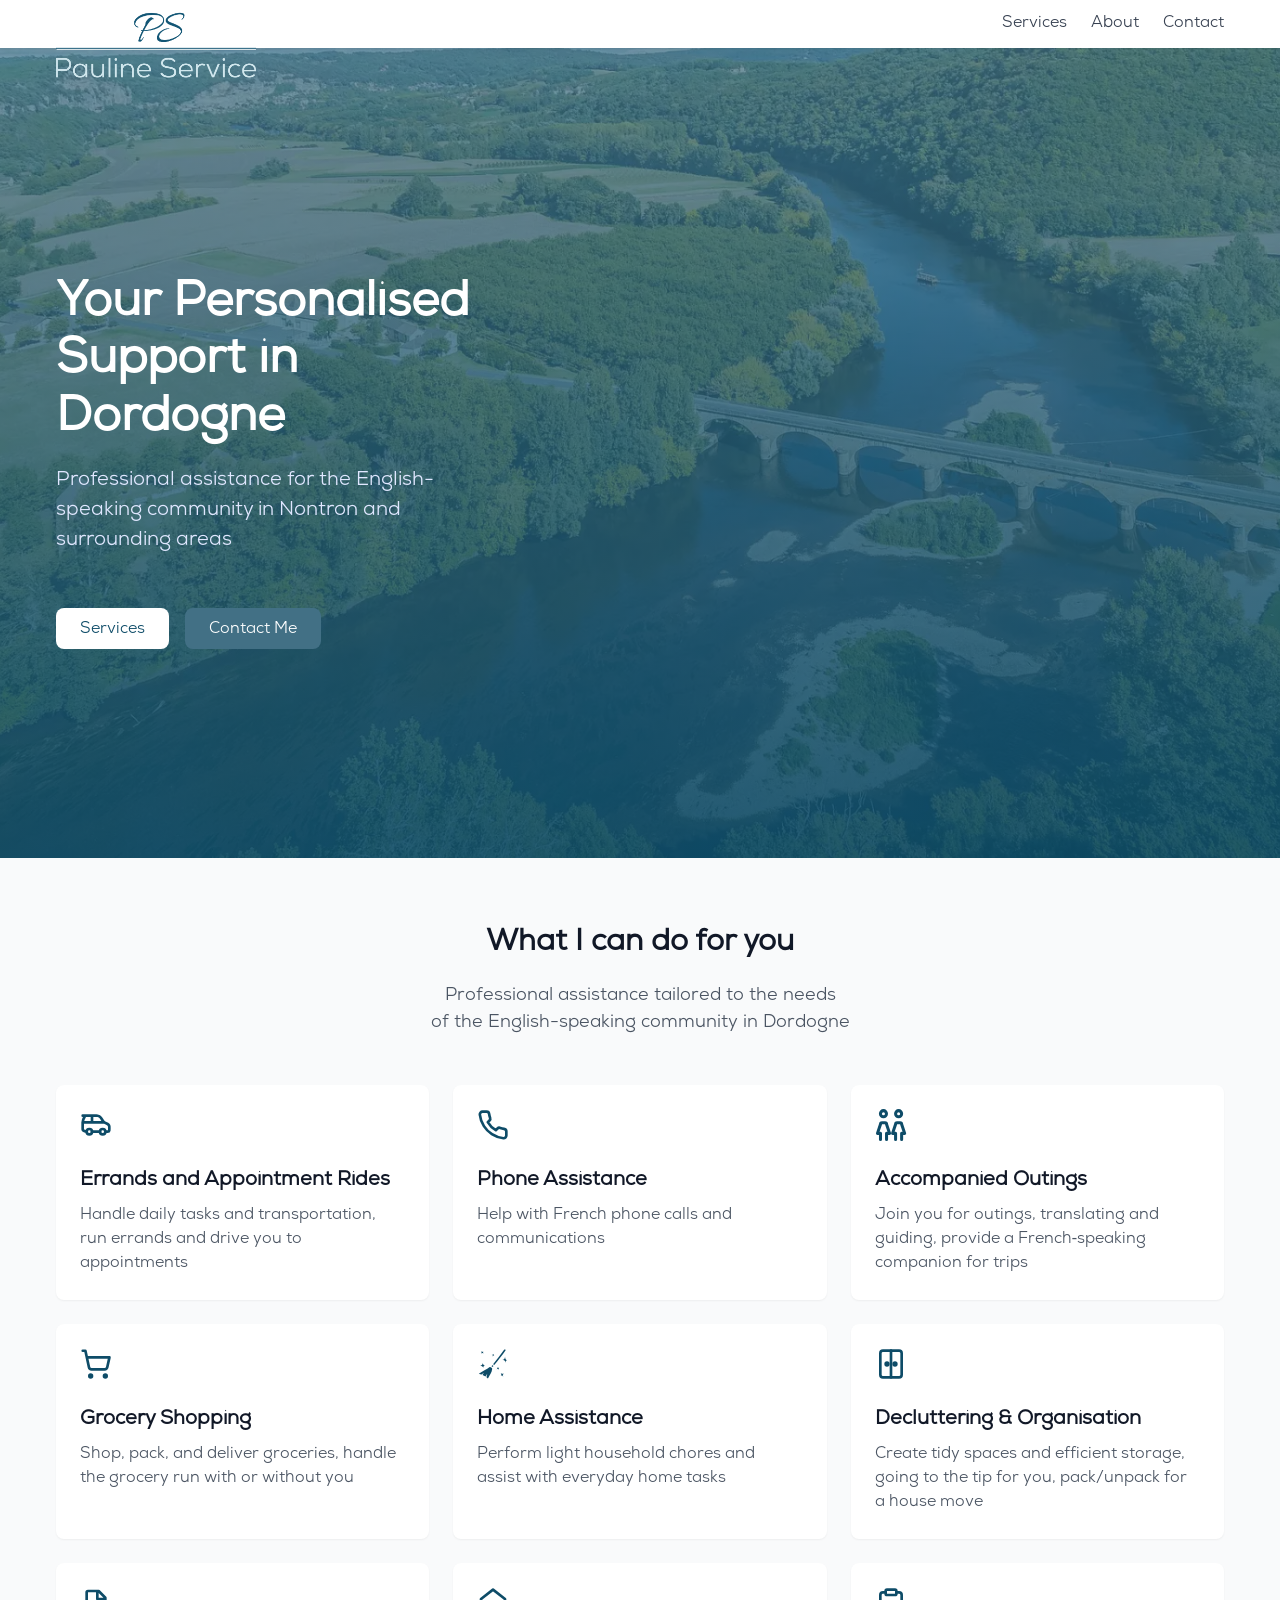
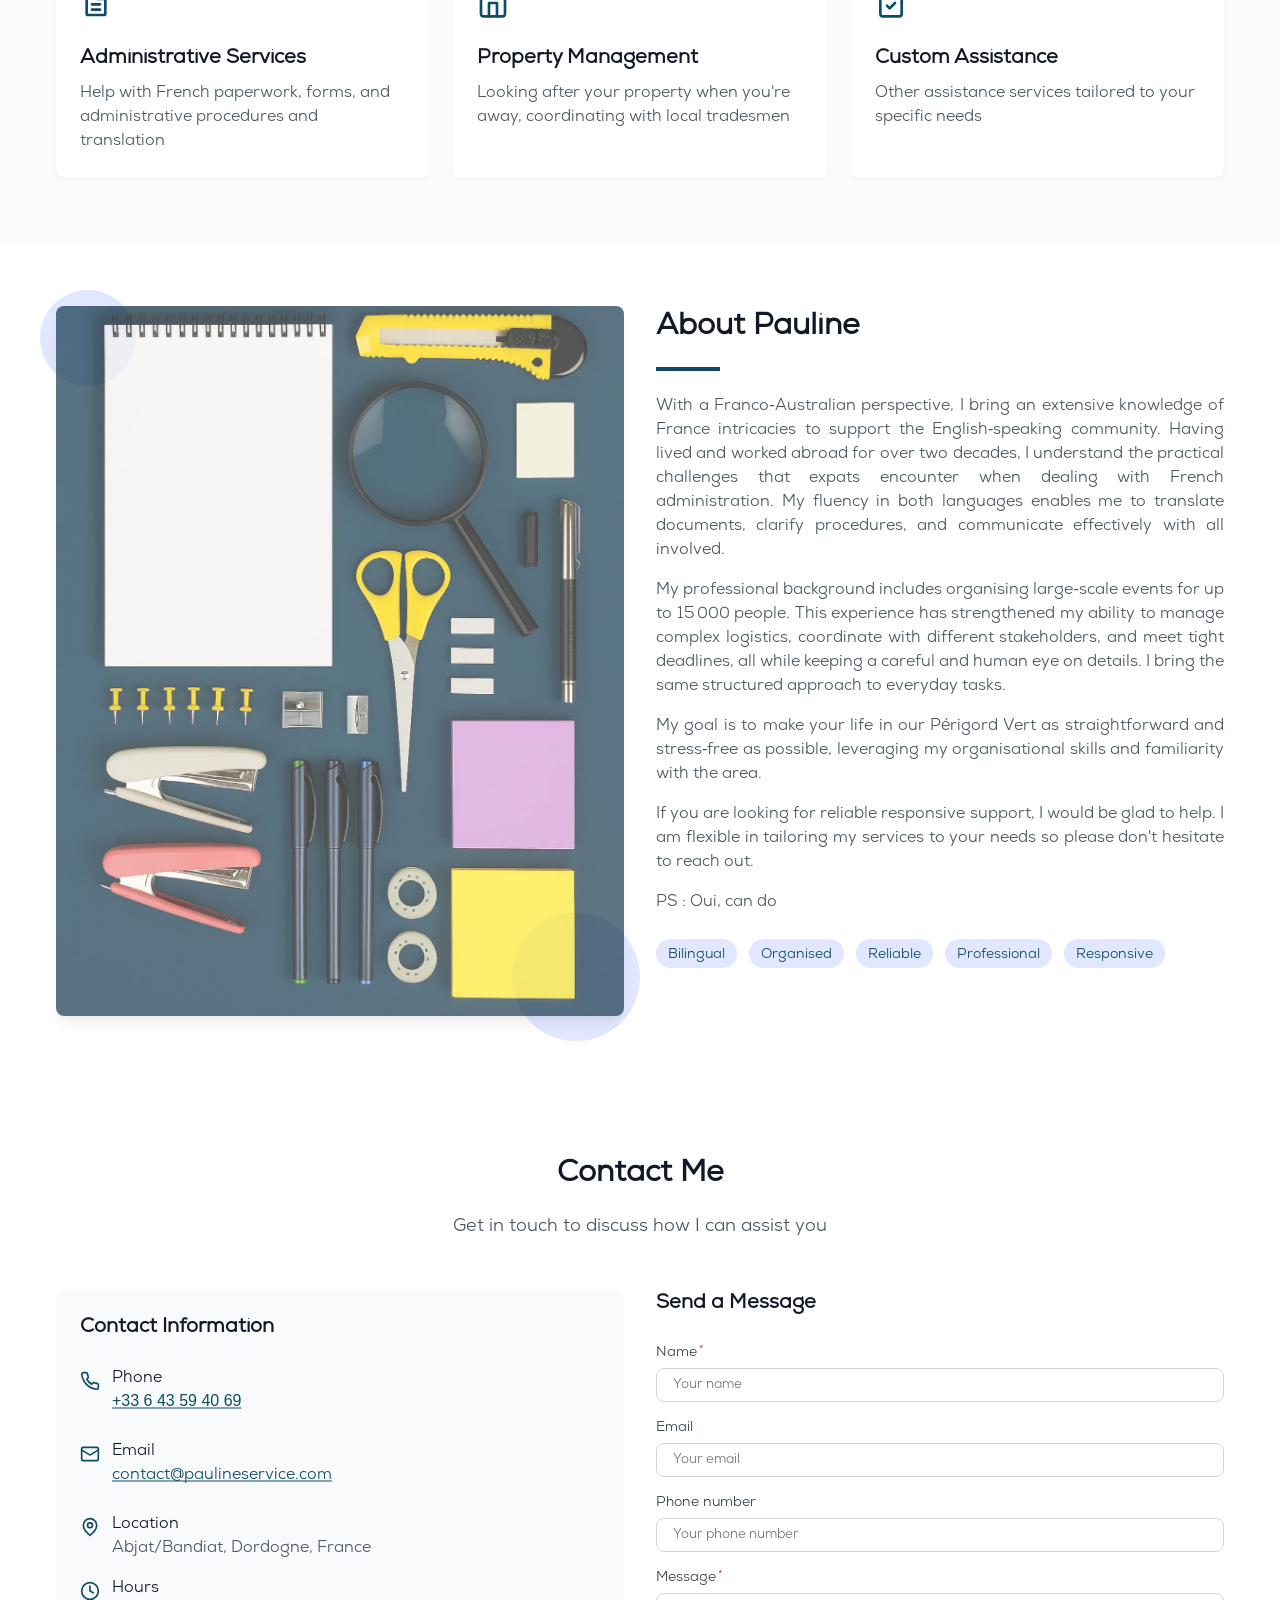
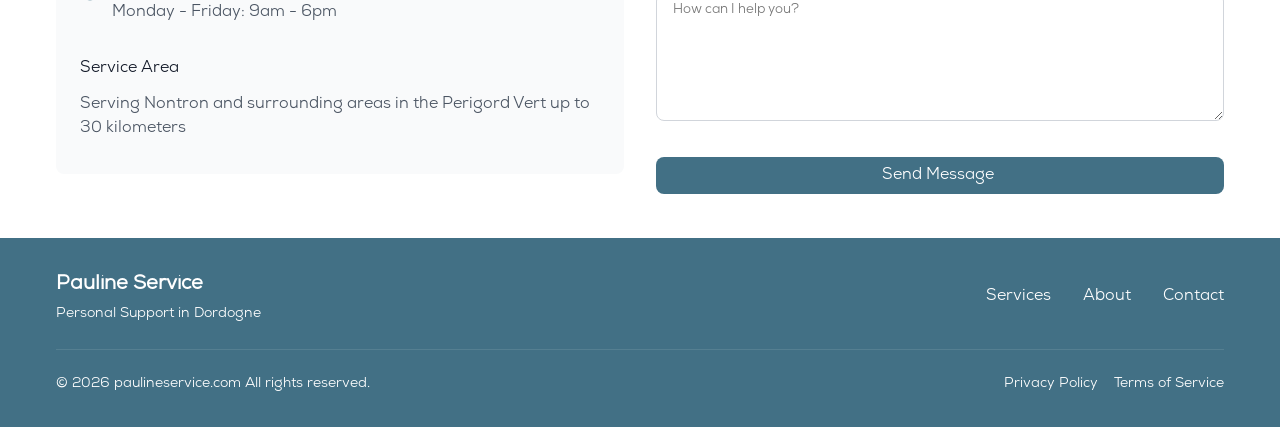
==== commit 47e832cd: "phone / email obfuscation link working on brave mobile" ====
--- a/index.html
+++ b/index.html
@@ -246,8 +246,8 @@
             <div class="about-badges">
               <span class="badge"><span>Bilingual</span></span>
               <span class="badge"><span>Organised </span></span>
+              <span class="badge"><span>Reliable</span></span>
               <span class="badge"><span>Professional</span></span>
-              <span class="badge"><span>Reliable</span></span>
               <span class="badge"><span>Responsive</span></span>
             </div>
           </div>
@@ -352,7 +352,12 @@
 
                     // make canvas clickable
                     c.addEventListener('click', () => {
-                        window.location.href = 'tel:' + digits;
+                        const tempLink = document.createElement('a');
+                        tempLink.href = 'tel:' + digits;
+                        tempLink.style.display = 'none';
+                        document.body.appendChild(tempLink);
+                        tempLink.click();
+                        document.body.removeChild(tempLink);
                     });
 
                     })();
@@ -407,7 +412,12 @@
 
                     // make canvas clickable
                     c.addEventListener('click', () => {
-                        window.location.href = 'mailto:' + decoded;
+                        const tempLink = document.createElement('a');
+                        tempLink.href = 'mailto:' + decoded;
+                        tempLink.style.display = 'none';
+                        document.body.appendChild(tempLink);
+                        tempLink.click();
+                        document.body.removeChild(tempLink);
                     });
 
                 
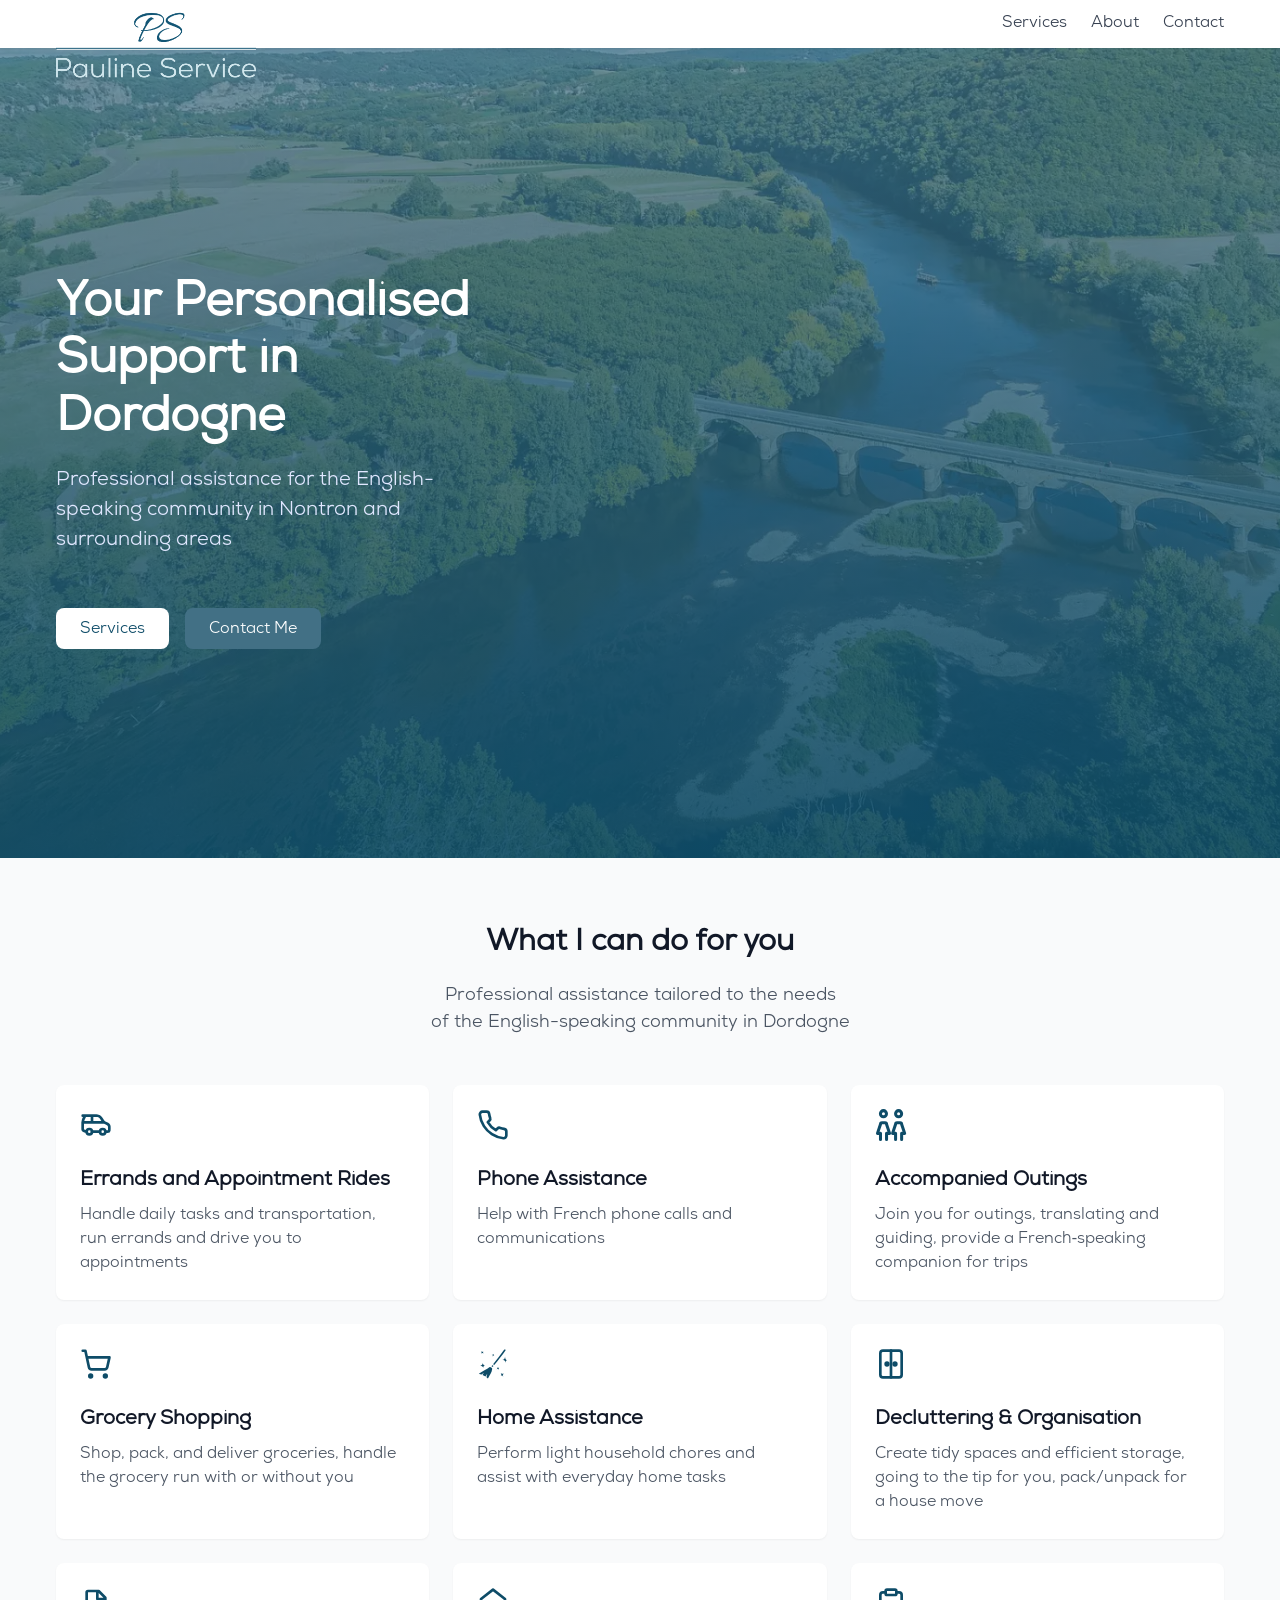
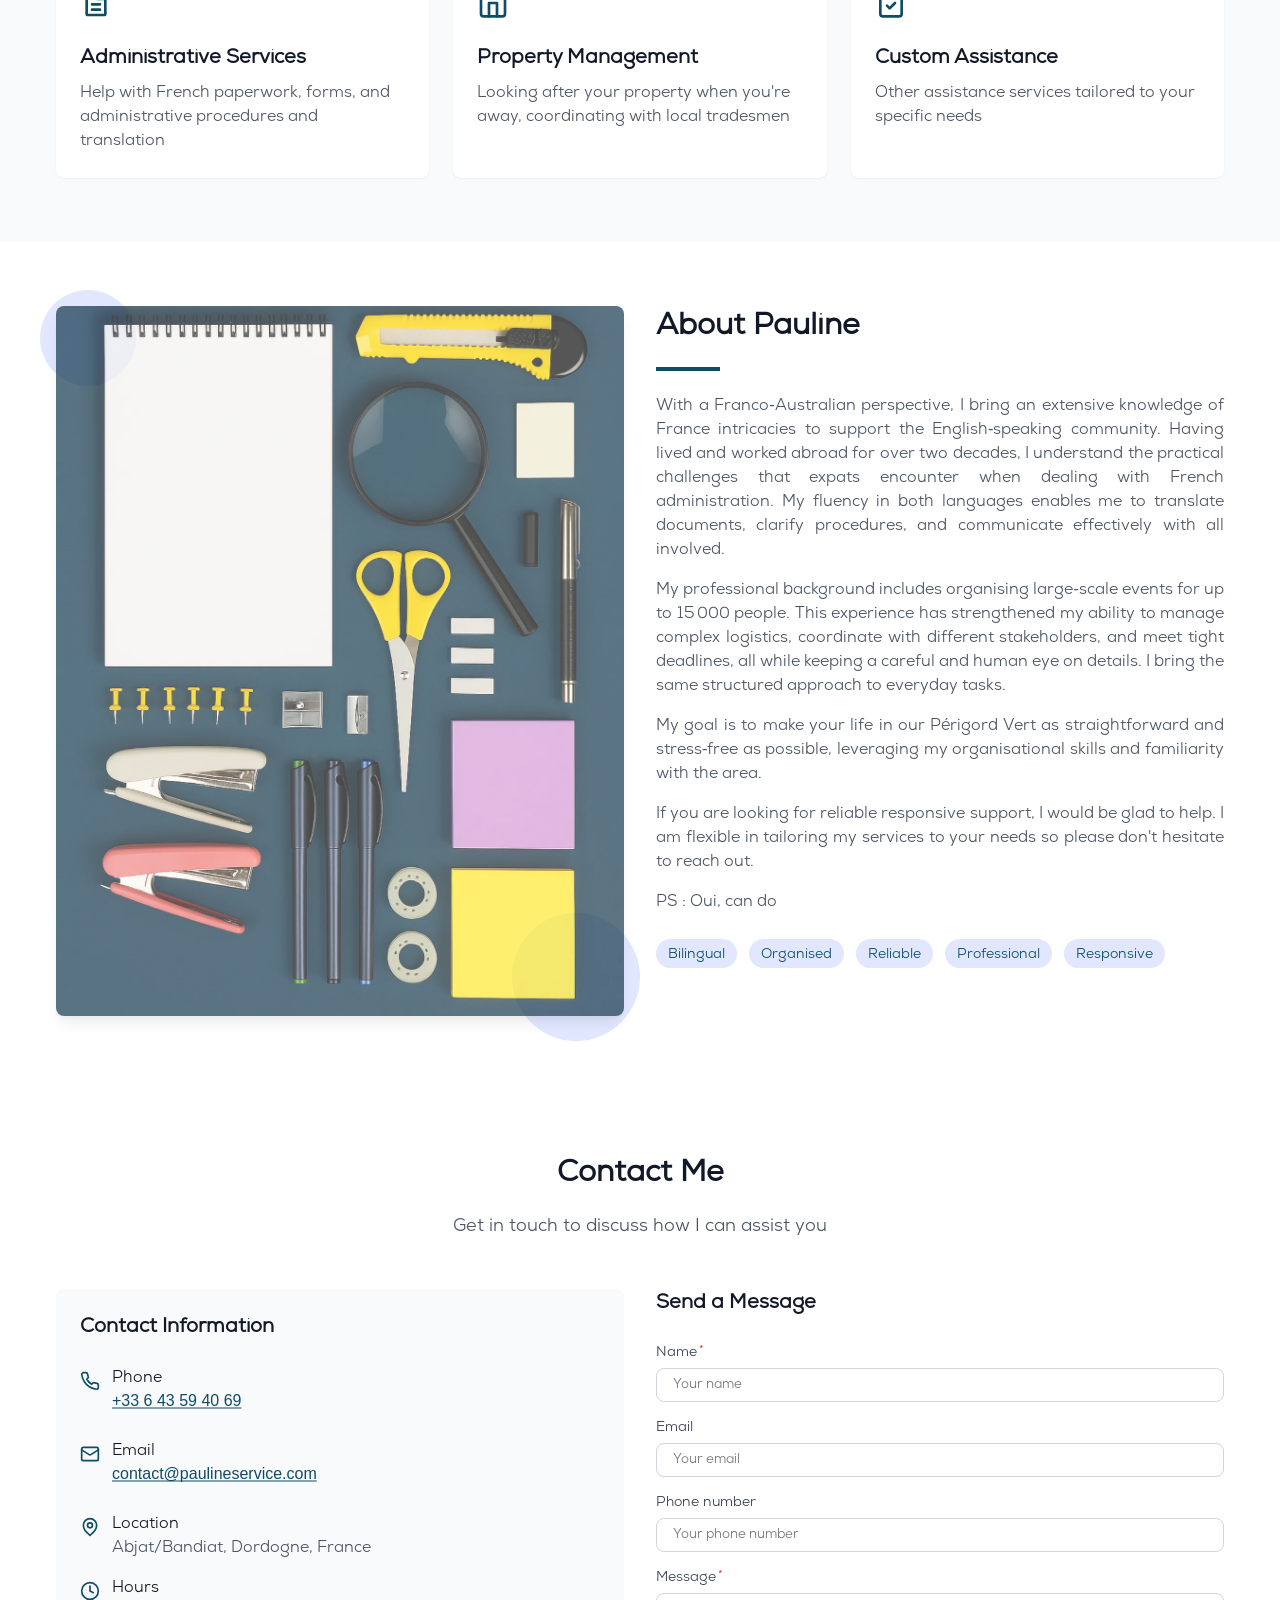
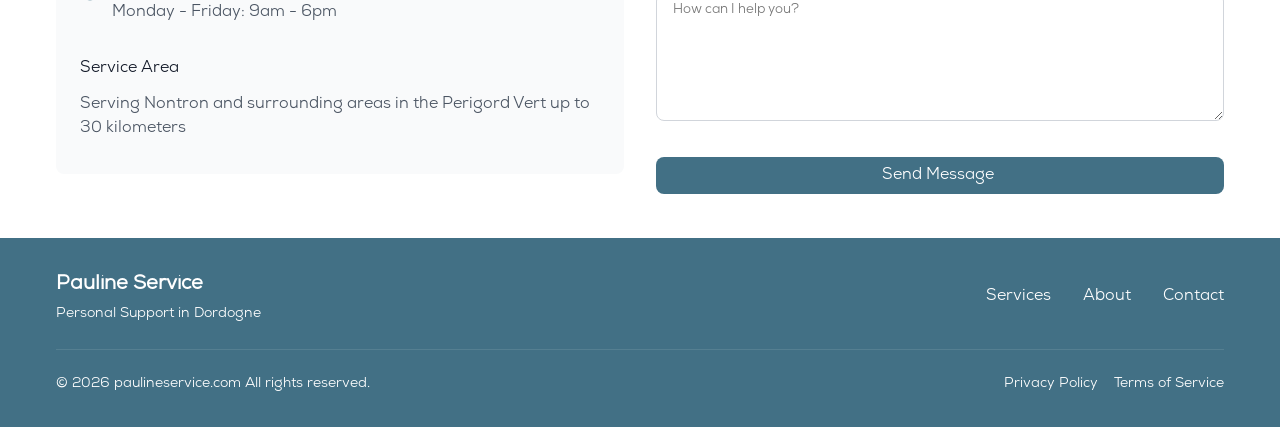
==== commit 24e523ef: "fr and en inverted, modified i18n to put html in privacy page - page incomplete" ====
--- a/index.html
+++ b/index.html
@@ -5,7 +5,19 @@
   <meta name="viewport" content="width=device-width, initial-scale=1, maximum-scale=1, user-scalable=no">
 
   <link rel="stylesheet" href="styles.css">
-
+  <link rel="icon" href="assets/favicon/favicon.ico" type="image/x-icon">
+
+  <!-- PNG icons for modern browsers -->
+  <link rel="icon" type="image/png" sizes="32x32" href="/assets/favicon/favicon-32x32.png">
+  <link rel="icon" type="image/png" sizes="16x16" href="/assets/favicon/favicon-16x16.png">
+
+  <!-- Apple touch icon (iOS home screen) -->
+  <link rel="apple-touch-icon" sizes="180x180" href="/assets/favicon/apple-touch-icon.png">
+  <!-- For Android / Chrome -->
+  <link rel="icon" type="image/png" sizes="192x192" href="/android-chrome-192x192.png">
+  <link rel="icon" type="image/png" sizes="512x512" href="/android-chrome-512x512.png">
+  <!-- Optional: web app manifest -->
+  <link rel="manifest" href="assets/favicon/site.webmanifest">
   <!-- Basic SEO -->
   <meta charset="UTF-8">
   <meta name="viewport" content="width=device-width, initial-scale=1.0">
@@ -507,5 +519,6 @@
     </div>
   </footer>
   <script src="script.js"></script>
+  <script src="assets/js/i18n.js"></script>
 </body>
 </html>
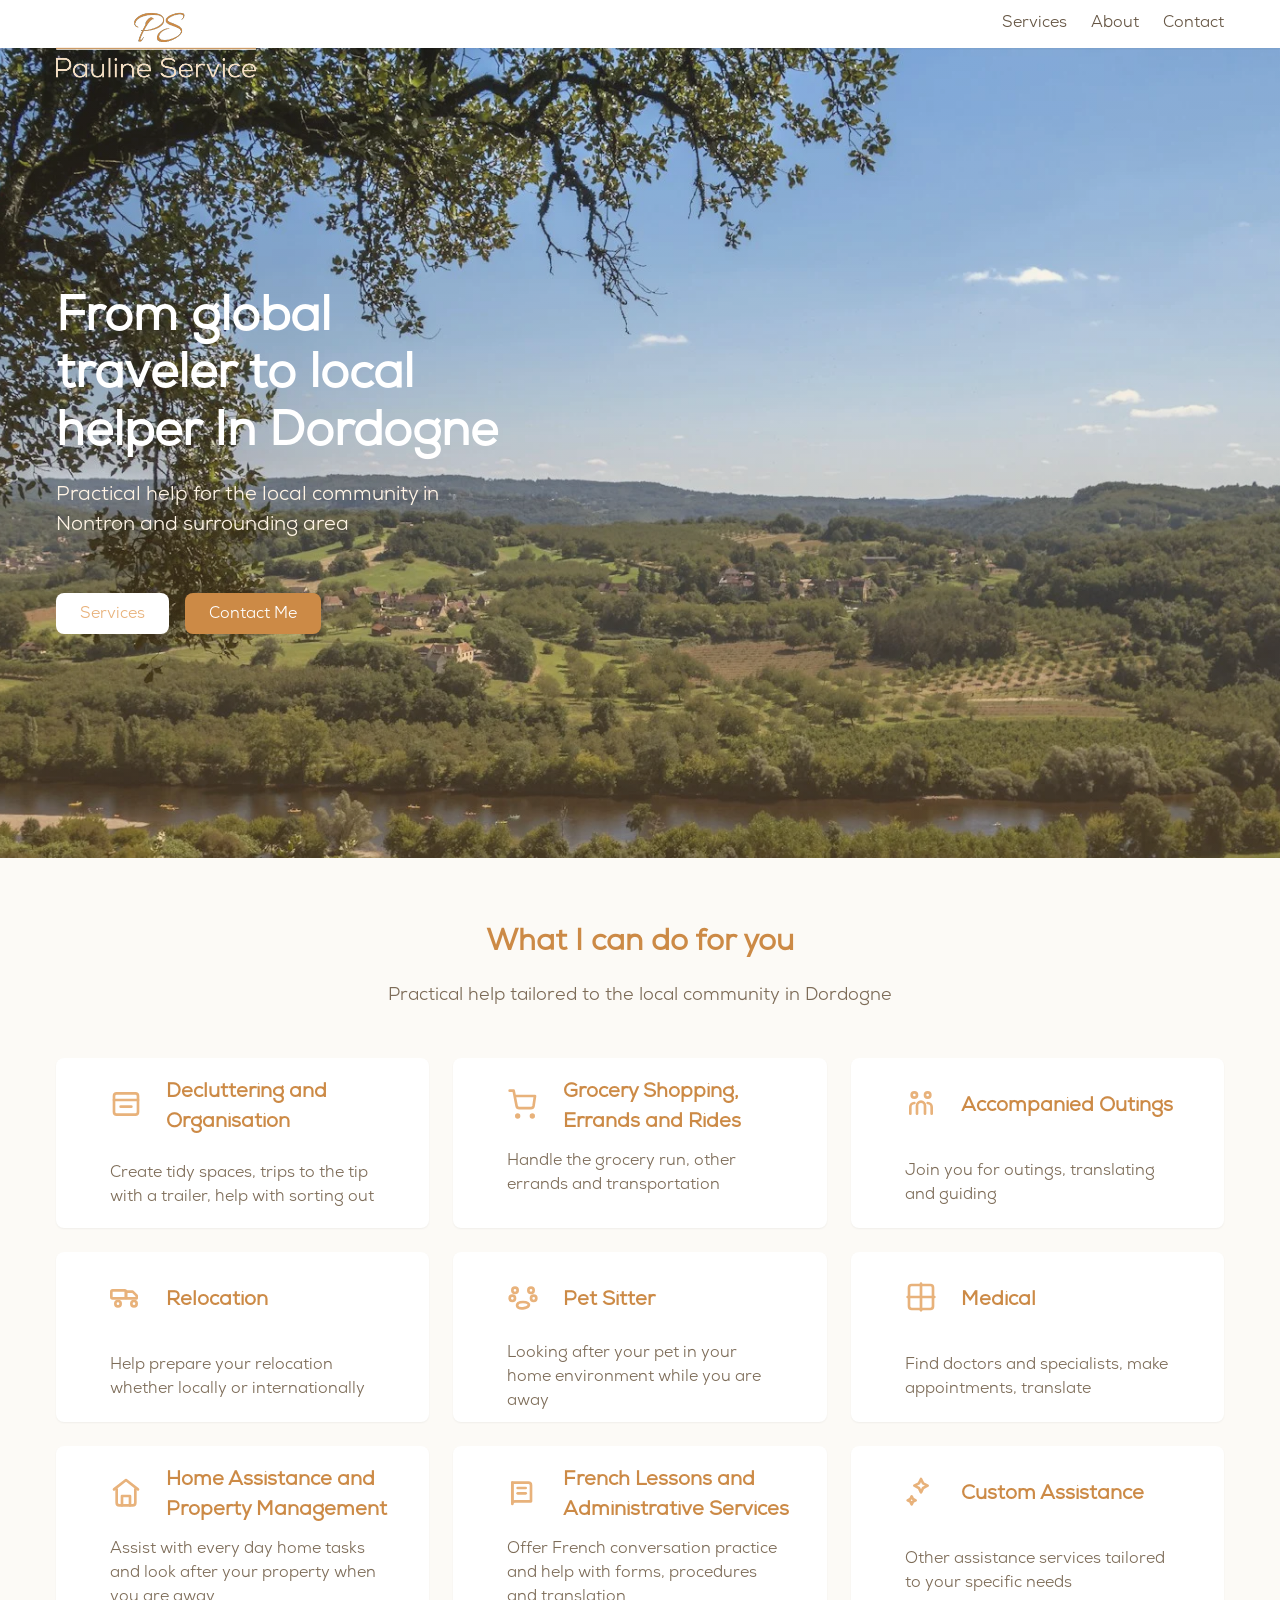
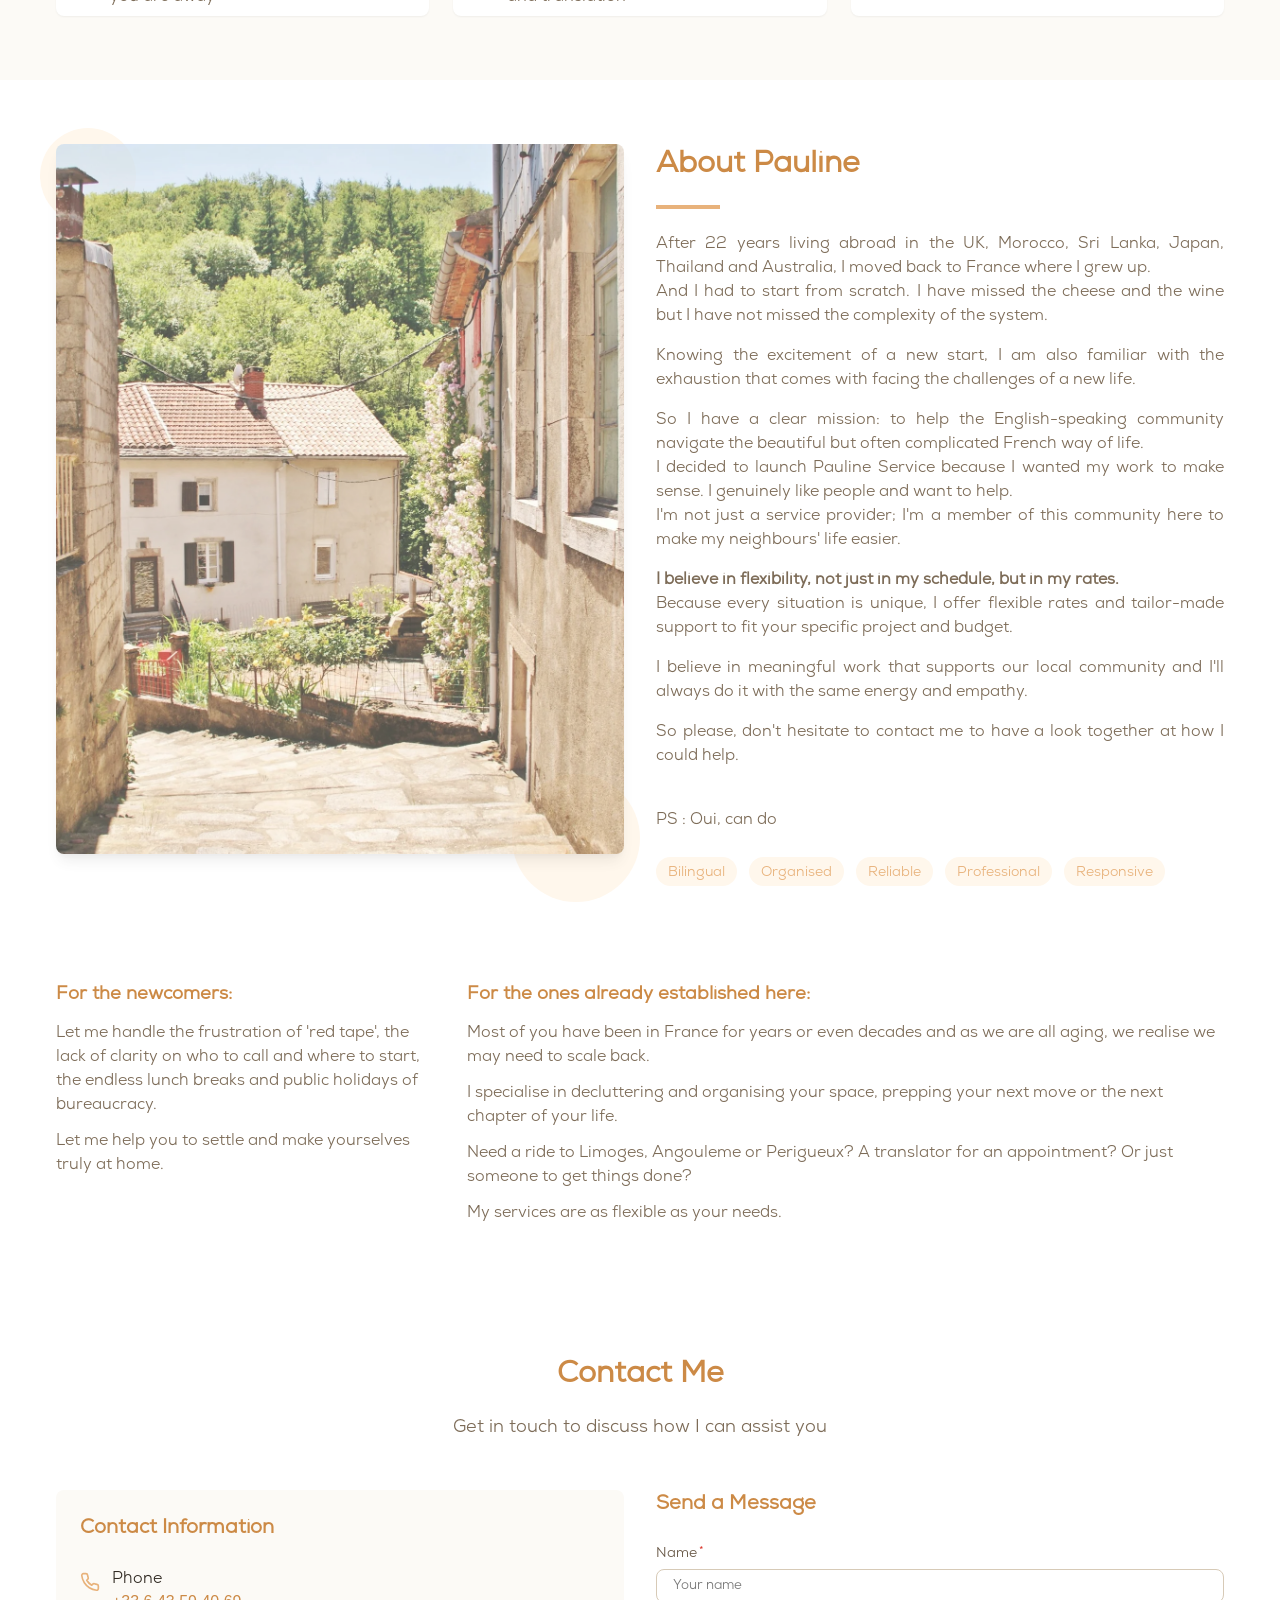
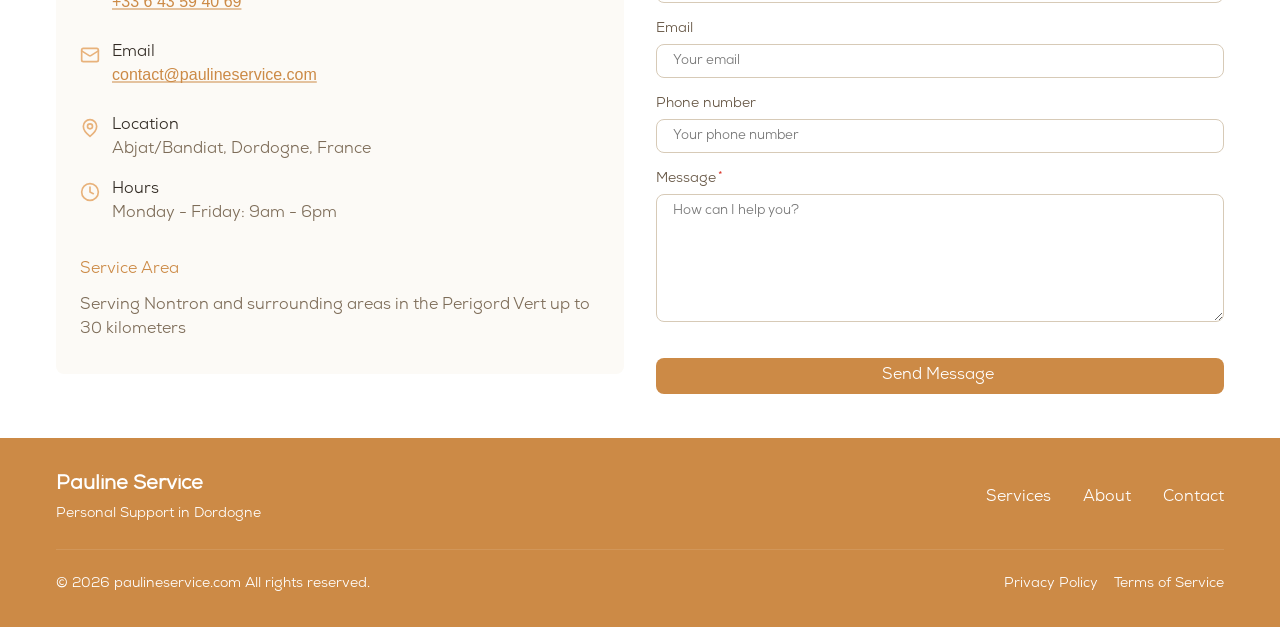
==== commit ae8443e9: "WIP: pre-i18n snapshot - assets, styles and html updates" ====
--- a/index.html
+++ b/index.html
@@ -105,8 +105,8 @@
       <div id="parallax-bg" class="parallax-bg"></div>
       <div class="hero-overlay"></div>
       <div class="container hero-content">
-        <h1 class="hero-title">Your Personalised Support in Dordogne</h1>
-        <p class="hero-subtitle">Professional assistance for the English-speaking community in Nontron and surrounding areas</p>
+        <h1 class="hero-title">From global traveler to local helper In Dordogne</h1>
+        <p class="hero-subtitle">Practical help for the local community in Nontron and surrounding area</p>
         <div class="hero-buttons">
           <a href="#services" class="btn btn-light"><span>Services</span></a>
           <a href="#contact" class="btn btn-primary"><span>Contact Me</span></a>
@@ -118,109 +118,328 @@
       <div class="container">
         <div class="section-header">
           <h2 class="section-title">What I can do for you</h2>
-          <p class="section-description desc-tablet">Professional assistance tailored to the needs </br>of the English-speaking community in Dordogne</p>
-          <p class="section-description desc-mobile">Professional assistance tailored to the needs of the English-speaking community in Dordogne</p>
-        </div>
-        <div class="services-grid">
-          <div class="service-card">
-            <div class="service-icon">
-  <!-- Car icon (stroke style matches your original icon) -->
-  <svg xmlns="http://www.w3.org/2000/svg" width="32" height="32" viewBox="0 0 24 24" fill="#0e4c68"><g fill="none" stroke="#0e4c68" stroke-linecap="round" stroke-linejoin="round" stroke-width="2" color="currentColor"><path d="M9.007 17a2 2 0 1 1-4 0a2 2 0 0 1 4 0m10 0a2 2 0 1 1-4 0a2 2 0 0 1 4 0"/><path d="M2.007 10h16m-16 0c0 .78-.02 3.04.004 5.26c.036.72.156 1.32 2.998 1.74m-3.002-7c.216-1.74 1.155-3.8 1.635-4.58M9.007 10V5m5.99 12H9.002M2.022 5H12.24s.54 0 1.02.048c.899.084 1.654.492 2.41 1.512c.8 1.08 1.414 2.448 2.23 3.18c1.355 1.216 3.933.84 4.077 3.42c.036 1.32.036 2.76-.024 3c-.097.707-.642.822-1.32.84c-.588.016-1.297-.028-1.642 0"/></g></svg>
-</div>
-            <h3 class="service-title">Errands and Appointment Rides</h3>
-            <p class="service-description">Handle daily tasks and transportation, run errands and drive you to appointments</p>
-          </div>
-          <div class="service-card">
-            <div class="service-icon">
-              <svg xmlns="http://www.w3.org/2000/svg" width="32" height="32" viewBox="0 0 24 24" fill="none" stroke="currentColor" stroke-width="2" stroke-linecap="round" stroke-linejoin="round"><path d="M22 16.92v3a2 2 0 0 1-2.18 2 19.79 19.79 0 0 1-8.63-3.07 19.5 19.5 0 0 1-6-6 19.79 19.79 0 0 1-3.07-8.67A2 2 0 0 1 4.11 2h3a2 2 0 0 1 2 1.72 12.84 12.84 0 0 0 .7 2.81 2 2 0 0 1-.45 2.11L8.09 9.91a16 16 0 0 0 6 6l1.27-1.27a2 2 0 0 1 2.11-.45 12.84 12.84 0 0 0 2.81.7A2 2 0 0 1 22 16.92z"/></svg>
-            </div>
-            <h3 class="service-title">Phone Assistance</h3>
-            <p class="service-description">Help with French phone calls and communications</p>
-          </div>
-          <div class="service-card">
-            <div class="service-icon">
-  <!-- Two walking people (stroke style matches your original icon) -->
-  
-<svg width="32px" height="32px" viewBox="0 0 167 176" version="1.1" xmlns="http://www.w3.org/2000/svg" xmlns:xlink="http://www.w3.org/1999/xlink">
-    <g id="Page-1" stroke="#0e4c68" stroke-width="2" fill="none" fill-rule="evenodd" stroke-linecap="round" stroke-linejoin="round">
-        <g id="Profile-Picture" transform="translate(-12.000000, -12.000000)" stroke="#0e4c68" stroke-width="16.6666667">
-            <g id="Group" transform="translate(21.000000, 21.000000)">
-                <path d="M16.3333333,16.6666667 C16.3333333,25.8714125 23.7952542,33.3333333 33,33.3333333 C42.2047458,33.3333333 49.6666667,25.8714125 49.6666667,16.6666667 C49.6666667,7.46192084 42.2047458,0 33,0 C23.7952542,0 16.3333333,7.46192084 16.3333333,16.6666667 M99.6666667,16.6666667 C99.6666667,25.8714125 107.128588,33.3333333 116.333333,33.3333333 C125.538079,33.3333333 133,25.8714125 133,16.6666667 C133,7.46192084 125.538079,0 116.333333,0 C107.128588,0 99.6666667,7.46192084 99.6666667,16.6666667 M99.6666667,158.333333 L99.6666667,125 L83,125 L99.6666667,75 C99.6666667,70.3976271 103.397627,66.6666667 108,66.6666667 L124.666667,66.6666667 C129.26904,66.6666667 133,70.3976271 133,75 L149.666667,125 L133,125 L133,158.333333 M16.6666667,158.333333 L16.6666667,125 L0,125 L16.6666667,75 C16.6666667,70.3976271 20.3976271,66.6666667 25,66.6666667 L41.6666667,66.6666667 C46.2690396,66.6666667 50,70.3976271 50,75 L66.6666667,125 L50,125 L50,158.333333" id="Shape"></path>
-            </g>
-        </g>
-    </g>
-</svg>
-</div>
-            <h3 class="service-title">Accompanied Outings</h3>
-            <p class="service-description">Join you for outings, translating and guiding, provide a French‑speaking companion for trips</p>
-          </div>
-          <div class="service-card">
-            <div class="service-icon">
-  <!-- Shopping cart (stroke style matches your original icon) -->
-  <svg xmlns="http://www.w3.org/2000/svg" width="32" height="32" viewBox="0 0 24 24" fill="#0e4c68"><g fill="none" stroke="#0e4c68" stroke-linecap="round" stroke-linejoin="round" stroke-width="2"><circle cx="8" cy="21" r="1"/><circle cx="19" cy="21" r="1"/><path d="M2.05 2.05h2l2.66 12.42a2 2 0 0 0 2 1.58h9.78a2 2 0 0 0 1.95-1.57l1.65-7.43H5.12"/></g></svg>
-</div>
-            <h3 class="service-title">Grocery Shopping</h3>
-            <p class="service-description">Shop, pack, and deliver groceries, handle the grocery run with or without you</p>
-          </div>
-          <div class="service-card">
-            <div class="service-icon">
-  <!-- Broom (cleaning tool) – stroke style matches your original icon -->
-  <svg xmlns="http://www.w3.org/2000/svg" width="32" height="32" viewBox="0 0 512 512" fill="#0e4c68"><path fill="#0e4c68" d="M445.1 22.93c-3.8.11-7.9 1.81-11.5 5.98C379.2 107.6 318.8 184.7 257.3 261.4c2.3.9 4.5 1.9 6.5 3.1c4.5 2.5 8.4 5.6 11.7 9C339 197.6 401.3 121.1 455.6 40.87c4.3-9.84 1.1-13.83-3.8-16.4c-1.2-.65-2.6-1.13-4.1-1.37c-.8-.13-1.7-.19-2.6-.17zM63.14 46.41c7.69 13.5 16.6 26.49 2.25 47.15c10.45-10.72 22.95-21.51 42.41-1.4c-4.2-10.17-17.26-17.99-6.1-33.71c-17.06 8.58-25.86 0-38.56-12.04zM267.2 94.02c-7.4 11.08-18.3 14.68-32.6 10.28c14.3 4.9 21.5 14.5 17.7 31.7c8.3-15.5 18.1-21.4 29.5-17.1c-6.4-6.3-17.3-7-14.6-24.88zm181.5 46.78c-4 22.5-6 45.9-43.2 50.9c22.9.8 48.1 3.7 51.7 46.2c5-15-3-37.8 25.6-41.3c-28.6-10.4-30.7-29.2-34.1-55.8zm-358.92 96c2.1 24.8-8.1 41.4-37.08 45.6c29.38 3.7 44.88 15.4 45.88 35.5c5.62-13.5-.7-30.8 28.72-36.8c-22.1-5.2-34.82-19.7-37.52-44.3zm155.42 39.7l-13.4 16.6c1.5.8 3 1.7 4.5 2.6c4.4 2.8 8.7 6.1 12.3 9.8l15.2-18c-2.3-2.7-5.4-5.4-8.9-7.4c-3-1.7-6.3-3-9.7-3.6zM208 304.1c-.8 0-1.5 0-2 .1c-1 .2-1.5.5-1.7.7l-.5.6l-.6.4c-46.9 36-117.06 70.7-173.97 104.3c14.77 4.4 29.83 9.7 44.58 15.6l36.39-30.5L88.37 432c17.03 7.6 33.43 16.2 48.03 25.6l27.3-43.8l-12.2 54.2c9 6.7 17 13.8 23.8 21.1c27.2-59.1 63-100.2 67.7-154.8l.1-.6l.1-.6c.6-2.3-.2-5.7-3.1-10c-3-4.2-7.9-8.7-13.4-12.2c-5.4-3.4-11.5-5.8-15.9-6.5c-1.1-.2-2-.3-2.8-.3zm111.2.2c9.7 13.1 9.9 25.8-4.7 38.3c17.6-8.2 30.3-7.2 37.8 3.6c-1.7-9.4-11.1-16.8 3-30.4c-14 4.8-26.1 1.2-36.1-11.5zm56.7 90.8c11.7 17.4 20 29.5 4.1 47.8c23.4-10 29.5 7 41.2 13.8c-19.9-26.8-2.6-39.3 14.1-49.5c-30.5 12.8-44.4-.3-59.4-12.1z"/></svg>
-</div>
-            <h3 class="service-title">Home Assistance</h3>
-            <p class="service-description">Perform light household chores and assist with everyday home tasks</p>
-          </div>
-          <div class="service-card">
-            <div class="service-icon">
-  <!-- Wardrobe (closet) – stroke style matches your original icon -->
-  <svg
-      xmlns="http://www.w3.org/2000/svg"
-      width="32"
-      height="32"
-      viewBox="0 0 24 24"
-      fill="none"
-      stroke="currentColor"
-      stroke-width="2"
-      stroke-linecap="round"
-      stroke-linejoin="round">
-
-    <!-- Main body of the wardrobe -->
-    <rect x="4" y="2" width="16" height="20" rx="2" ry="2"/>
-
-    <!-- Door division (center line) -->
-    <path d="M12 2v20"/>
-
-    <!-- Handles (two small circles) -->
-    <circle cx="9" cy="12" r="1"/>
-    <circle cx="15" cy="12" r="1"/>
-  </svg>
- </g></svg>
-
-</div>
-            <h3 class="service-title">Decluttering & Organisation</h3>
-            <p class="service-description">Create tidy spaces and efficient storage, going to the tip for you, pack/unpack for a house move</p>
-          </div>
-          <div class="service-card">
-            <div class="service-icon">
-              <svg xmlns="http://www.w3.org/2000/svg" width="32" height="32" viewBox="0 0 24 24" fill="#0e4c68"><path fill="#0e4c68" d="M4 4a2 2 0 0 1 2-2h8a1 1 0 0 1 .707.293l5 5A1 1 0 0 1 20 8v12a2 2 0 0 1-2 2H6a2 2 0 0 1-2-2V4zm13.586 4L14 4.414V8h3.586zM12 4H6v16h12V10h-5a1 1 0 0 1-1-1V4zm-4 9a1 1 0 0 1 1-1h6a1 1 0 1 1 0 2H9a1 1 0 0 1-1-1zm0 4a1 1 0 0 1 1-1h6a1 1 0 1 1 0 2H9a1 1 0 0 1-1-1z"/></svg>
-            </div>
-            <h3 class="service-title">Administrative Services</h3>
-            <p class="service-description">Help with French paperwork, forms, and administrative procedures and translation</p>
-          </div>
-          <div class="service-card">
-            <div class="service-icon">
-              <svg xmlns="http://www.w3.org/2000/svg" width="32" height="32" viewBox="0 0 24 24" fill="none" stroke="currentColor" stroke-width="2" stroke-linecap="round" stroke-linejoin="round"><path d="m3 9 9-7 9 7v11a2 2 0 0 1-2 2H5a2 2 0 0 1-2-2z"/><polyline points="9 22 9 12 15 12 15 22"/></svg>
-            </div>
-            <h3 class="service-title">Property Management</h3>
-            <p class="service-description">Looking after your property when you're away, coordinating with local tradesmen</p>
-          </div>
-          <div class="service-card">
-            <div class="service-icon">
-              <svg xmlns="http://www.w3.org/2000/svg" width="32" height="32" viewBox="0 0 24 24" fill="none" stroke="currentColor" stroke-width="2" stroke-linecap="round" stroke-linejoin="round"><rect width="8" height="4" x="8" y="2" rx="1" ry="1"/><path d="M16 4h2a2 2 0 0 1 2 2v14a2 2 0 0 1-2 2H6a2 2 0 0 1-2-2V6a2 2 0 0 1 2-2h2"/><path d="m9 14 2 2 4-4"/></svg>
-            </div>
-            <h3 class="service-title">Custom Assistance</h3>
-            <p class="service-description">Other assistance services tailored to your specific needs</p>
-          </div>
+          <p class="section-description desc-tablet">Practical help tailored to the local community in Dordogne</p>
+          <p class="section-description desc-mobile">Practical help tailored to the local community in Dordogne</p>
+        </div>
+        <div class="services-grid-wrap">
+        <div class="services-grid" id="services-grid">
+          <div class="service-card">
+            <div class="service-header">
+              <div class="service-icon">
+                <!-- Decluttering / organisation icon -->
+                <svg xmlns="http://www.w3.org/2000/svg" width="32" height="32" viewBox="0 0 24 24" fill="none" stroke="currentColor" stroke-width="2" stroke-linecap="round" stroke-linejoin="round">
+                  <rect x="3" y="4" width="18" height="16" rx="2"/>
+                  <path d="M3 9h18"/>
+                  <path d="M8 14h8"/>
+                </svg>
+              </div>
+              <h3 class="service-title">Decluttering and Organisation</h3>
+              <div class="service-grid-spacer"></div>
+            </div>
+            <button class="service-back" type="button" aria-label="Show less"><</button>
+            <button class="service-toggle" type="button" aria-label="Show more">></button>
+            <div class="service-body">
+
+<div class="service-clip">
+                <div class="service-slider">
+                  <div class="service-panel service-summary">
+                    <p class="service-description">Create tidy spaces, trips to the tip with a trailer, help with sorting out</p>
+                  </div>
+                  <div class="service-panel service-detail">
+                    <ul class="service-detail-list">
+                      <li>I can create efficient storage, help you to sort out what is important for you to keep, what can be going to the recyclerie or to the tip and what can be sold</li>
+                      <li>I can give you the extra motivation you need to get started on the project that you have been putting off for a while</li>
+                    </ul>
+                  </div>
+                </div>
+              </div>
+            </div>
+          </div>
+          <div class="service-card">
+            <div class="service-header">
+              <div class="service-icon">
+                <!-- Grocery / errands icon -->
+                <svg xmlns="http://www.w3.org/2000/svg" width="32" height="32" viewBox="0 0 24 24" fill="none" stroke="currentColor" stroke-width="2" stroke-linecap="round" stroke-linejoin="round">
+                  <circle cx="8" cy="21" r="1"/>
+                  <circle cx="19" cy="21" r="1"/>
+                  <path d="M2 2h3l2.2 11.5a2 2 0 0 0 2 1.6h8.7a2 2 0 0 0 2-1.6L21 6H6"/>
+                </svg>
+              </div>
+              <h3 class="service-title">Grocery Shopping, Errands and Rides</h3>
+              <div class="service-grid-spacer"></div>
+            </div>
+            <button class="service-back" type="button" aria-label="Show less"><</button>
+            <button class="service-toggle" type="button" aria-label="Show more">></button>
+            <div class="service-body">
+
+<div class="service-clip">
+                <div class="service-slider">
+                  <div class="service-panel service-summary">
+                    <p class="service-description">Handle the grocery run, other errands and transportation</p>
+                  </div>
+                  </br>
+                  <div class="service-panel service-detail">
+                    <ul class="service-detail-list">
+                      <li>I can shop, pack and deliver groceries, with or without you, from the supermarkets or weekly fresh produce markets</li>
+                      <li>I can run your errands, help you with mundane tasks</li>
+                      <li>I can drive you to where you need to be, airport, train stations, shopping centres, doctor's appointments</li>
+                    </ul>
+                  </div>
+                </div>
+              </div>
+            </div>
+          </div>
+          <div class="service-card">
+            <div class="service-header">
+              <div class="service-icon">
+                <!-- Accompanied outings icon -->
+                <svg width="32" height="32" viewBox="0 0 24 24" xmlns="http://www.w3.org/2000/svg" fill="none" stroke="currentColor" stroke-width="2" stroke-linecap="round" stroke-linejoin="round">
+                  <circle cx="7" cy="6" r="2"/>
+                  <circle cx="17" cy="6" r="2"/>
+                  <path d="M4 20v-5a3 3 0 0 1 3-3h0"/>
+                  <path d="M20 20v-5a3 3 0 0 0-3-3h0"/>
+                  <path d="M9 20v-6a3 3 0 0 1 3-3h0a3 3 0 0 1 3 3v6"/>
+                </svg>
+              </div>
+              <h3 class="service-title">Accompanied Outings</h3>
+              <div class="service-grid-spacer"></div>
+            </div>
+            <button class="service-back" type="button" aria-label="Show less"><</button>
+            <button class="service-toggle" type="button" aria-label="Show more">></button>
+            <div class="service-body">
+
+<div class="service-clip">
+                <div class="service-slider">
+                  <div class="service-panel service-summary">
+                    <p class="service-description">Join you for outings, translating and guiding</p>
+                  </div>
+                  <div class="service-panel service-detail">
+                    <ul class="service-detail-list">
+                      <li>I can be a French-speaking companion for trips you wish to take</li>
+                      <li>I can be a personal guide to your friends visiting from abroad, taking them to Perigord Noir or Bordeaux/Cognac vineyards for instance</li>
+                      <li>I can also just be a person with whom to have a cup of tea</li>
+                    </ul>
+                  </div>
+                </div>
+              </div>
+            </div>
+          </div>
+          <div class="service-card">
+            <div class="service-header">
+              <div class="service-icon">
+                <!-- Relocation icon -->
+                <svg xmlns="http://www.w3.org/2000/svg" width="32" height="32" viewBox="0 0 24 24" fill="none" stroke="currentColor" stroke-width="2" stroke-linecap="round" stroke-linejoin="round">
+                  <rect x="1" y="7" width="11" height="6" rx="1"/>
+                  <path d="M12 8h5l3 3v2h-8z"/>
+                  <circle cx="6" cy="17" r="2"/>
+                  <circle cx="18" cy="17" r="2"/>
+                </svg>
+              </div>
+              <h3 class="service-title">Relocation</h3>
+              <div class="service-grid-spacer"></div>
+            </div>
+            <button class="service-back" type="button" aria-label="Show less"><</button>
+            <button class="service-toggle" type="button" aria-label="Show more">></button>
+            <div class="service-body">
+
+<div class="service-clip">
+                <div class="service-slider">
+                  <div class="service-panel service-summary">
+                    <p class="service-description">Help prepare your relocation whether locally or internationally</p>
+                  </div>
+                  <div class="service-panel service-detail">
+                    <ul class="service-detail-list">
+                      <li>I can help you with your property search</li>
+                      <li>I can help you with the sorting, packing/unpacking, choosing a removalist, contact utilities providers and getting all the paperwork sorted</li>
+                      <li>I can clean the house prior to sale or prior to moving in</li>
+                    </ul>
+                  </div>
+                </div>
+              </div>
+            </div>
+          </div>
+          <div class="service-card">
+            <div class="service-header">
+              <div class="service-icon">
+                <!-- Pet sitter icon -->
+                <svg xmlns="http://www.w3.org/2000/svg" width="32" height="32" viewBox="0 0 24 24" fill="none" stroke="currentColor" stroke-width="2" stroke-linecap="round" stroke-linejoin="round">
+                  <circle cx="6" cy="7" r="2"/>
+                  <circle cx="18" cy="7" r="2"/>
+                  <circle cx="4" cy="13" r="2"/>
+                  <circle cx="20" cy="13" r="2"/>
+                  <path d="M8.5 16.5c1.5-1 5.5-1 7 0s1.5 3.5-3.5 4-5-2.5-3.5-4z"/>
+                </svg>
+              </div>
+              <h3 class="service-title">Pet Sitter</h3>
+              <div class="service-grid-spacer"></div>
+            </div>
+            <button class="service-back" type="button" aria-label="Show less"><</button>
+            <button class="service-toggle" type="button" aria-label="Show more">></button>
+            <div class="service-body">
+
+<div class="service-clip">
+                <div class="service-slider">
+                  <div class="service-panel service-summary">
+                    <p class="service-description">Looking after your pet in your home environment while you are away</p>
+                  </div>
+                  <div class="service-panel service-detail">
+                    <ul class="service-detail-list">
+                      <li>I can keep them company, take them for walks and play with them</li>
+                      <li>I can look after them as if they were my own and send you pictures and videos</li>
+                    </ul>
+                  </div>
+                </div>
+              </div>
+            </div>
+          </div>
+          <div class="service-card">
+            <div class="service-header">
+              <div class="service-icon">
+                <!-- Medical icon -->
+                <svg xmlns="http://www.w3.org/2000/svg" width="32" height="32" viewBox="0 0 24 24" fill="none" stroke="currentColor" stroke-width="2" stroke-linecap="round" stroke-linejoin="round">
+                  <path d="M12 2v20"/>
+                  <path d="M2 12h20"/>
+                  <rect x="3" y="3" width="18" height="18" rx="2"/>
+                </svg>
+              </div>
+              <h3 class="service-title">Medical</h3>
+              <div class="service-grid-spacer"></div>
+            </div>
+            <button class="service-back" type="button" aria-label="Show less"><</button>
+            <button class="service-toggle" type="button" aria-label="Show more">></button>
+            <div class="service-body">
+
+<div class="service-clip">
+                <div class="service-slider">
+                  <div class="service-panel service-summary">
+                    <p class="service-description">Find doctors and specialists, make appointments, translate</p>
+                  </div>
+                  <div class="service-panel service-detail">
+                    <ul class="service-detail-list">
+                      <li>I can research and call doctors or specialists to make an appointment</li>
+                      <li>I can translate during your appointment with the medical professional if required</li>
+                      <li>I can drive you to appointments</li>
+                      <li>I can help with Ameli and insurance</li>
+                      <li>I can assist you in any way you need during your recovery</li>
+                    </ul>
+                  </div>
+                </div>
+              </div>
+            </div>
+          </div>
+          <div class="service-card">
+            <div class="service-header">
+              <div class="service-icon">
+                <!-- Home / property icon -->
+                <svg xmlns="http://www.w3.org/2000/svg" width="32" height="32" viewBox="0 0 24 24" fill="none" stroke="currentColor" stroke-width="2" stroke-linecap="round" stroke-linejoin="round">
+                  <path d="m3 10 9-7 9 7"/>
+                  <path d="M5 10v10a2 2 0 0 0 2 2h10a2 2 0 0 0 2-2V10"/>
+                  <path d="M9 22v-7h6v7"/>
+                </svg>
+              </div>
+              <h3 class="service-title">Home Assistance and Property Management</h3>
+              <div class="service-grid-spacer"></div>
+            </div>
+            <button class="service-back" type="button" aria-label="Show less"><</button>
+            <button class="service-toggle" type="button" aria-label="Show more">></button>
+            <div class="service-body">
+
+<div class="service-clip">
+                <div class="service-slider">
+                  <div class="service-panel service-summary">
+                    <p class="service-description">Assist with every day home tasks and look after your property when you are away</p>
+                  </div>
+                  <div class="service-panel service-detail">
+                    <ul class="service-detail-list">
+                      <li>I can perform light household chores</li>
+                      <li>I can look after your house while you are away</li>
+                      <li>I can get quotes and coordinate with local tradesmen</li>
+                      <li>I can help you turn around your gite for new guests</li>
+                      <li>I can manage the gite if you are away</li>
+                    </ul>
+                  </div>
+                </div>
+              </div>
+            </div>
+          </div>
+          <div class="service-card">
+            <div class="service-header">
+              <div class="service-icon">
+                <!-- French lessons / admin icon -->
+                <svg xmlns="http://www.w3.org/2000/svg" width="32" height="32" viewBox="0 0 24 24" fill="none" stroke="currentColor" stroke-width="2" stroke-linecap="round" stroke-linejoin="round">
+                  <path d="M4 5h12a2 2 0 0 1 2 2v12H6a2 2 0 0 0-2 2z"/>
+                  <path d="M4 5v14"/>
+                  <path d="M8 9h6"/>
+                  <path d="M8 13h6"/>
+                </svg>
+              </div>
+              <h3 class="service-title">French Lessons and Administrative Services</h3>
+              <div class="service-grid-spacer"></div>
+            </div>
+            <button class="service-back" type="button" aria-label="Show less"><</button>
+            <button class="service-toggle" type="button" aria-label="Show more">></button>
+            <div class="service-body">
+
+<div class="service-clip">
+                <div class="service-slider">
+                  <div class="service-panel service-summary">
+                    <p class="service-description">Offer French conversation practice and help with forms, procedures and translation</p>
+                  </div>
+                  <div class="service-panel service-detail">
+                    <ul class="service-detail-list">
+                      <li>I can help you improve your French conversation and build up your confidence to interact with the local community</li>
+                      <li>I can assist with filling out the forms and paperwork</li>
+                      <li>I can translate documents</li>
+                    </ul>
+                    <p class="service-note">Please note, I am not a specialist on Carte de Sejour. I can help to a degree but I do not offer a service to do the procedure for you.</p>
+                  </div>
+                </div>
+              </div>
+            </div>
+          </div>
+          <div class="service-card">
+            <div class="service-header">
+              <div class="service-icon">
+                <!-- Custom assistance icon -->
+                <svg xmlns="http://www.w3.org/2000/svg" width="32" height="32" viewBox="0 0 24 24" fill="none" stroke="currentColor" stroke-width="2" stroke-linecap="round" stroke-linejoin="round">
+                  <path d="M12 3l1.6 3.3L17 8l-3.4 1.7L12 13l-1.6-3.3L7 8l3.4-1.7z"/>
+                  <path d="M5 16l1 2 2 1-2 1-1 2-1-2-2-1 2-1z"/>
+                </svg>
+              </div>
+              <h3 class="service-title">Custom Assistance</h3>
+              <div class="service-grid-spacer"></div>
+            </div>
+            <button class="service-back" type="button" aria-label="Show less"><</button>
+            <button class="service-toggle" type="button" aria-label="Show more">></button>
+            <div class="service-body">
+
+<div class="service-clip">
+                <div class="service-slider">
+                  <div class="service-panel service-summary">
+                    <p class="service-description">Other assistance services tailored to your specific needs</p>
+                  </div>
+                  <div class="service-panel service-detail">
+                    <ul class="service-detail-list">
+                      <li>I can do (almost) anything else you can think about</li>
+                      <li>My aim is to alleviate the hurdles and make your life here more enjoyable</li>
+                    </ul>
+                  </div>
+                </div>
+              </div>
+            </div>
+          </div>
+        </div>
+        <div id="services-overlay" class="services-overlay hidden" aria-hidden="true">
+          <div class="services-overlay-panel" role="dialog" aria-modal="true" aria-label="Services details">
+            <button id="services-overlay-close" class="services-overlay-close" type="button" aria-label="Close services details">
+              <svg viewBox="0 0 24 24" aria-hidden="true">
+                <path d="M6 6l12 12"></path>
+                <path d="M18 6L6 18"></path>
+              </svg>
+            </button>
+            <div id="services-overlay-list" class="services-overlay-list"></div>
+          </div>
+        </div>
         </div>
       </div>
     </section>
@@ -241,18 +460,27 @@
             <h2 class="section-title text-left">About Pauline</h2>
             <div class="about-divider"></div>
             <p class="about-text">
-              With a Franco‑Australian perspective, I bring an extensive knowledge of France intricacies to support the English‑speaking community. Having lived and worked abroad for over two decades, I understand the practical challenges that expats encounter when dealing with French administration. My fluency in both languages enables me to translate documents, clarify procedures, and communicate effectively with all involved.
+              After 22 years living abroad in the UK, Morocco, Sri Lanka, Japan, Thailand and Australia, I moved back to France where I grew up. </br>And I had to start from scratch.
+              I have missed the cheese and the wine but I have not missed the complexity of the system.
             </p>
             <p class="about-text">
-              My professional background includes organising large‑scale events for up to 15 000 people. This experience has strengthened my ability to manage complex logistics, coordinate with different stakeholders, and meet tight deadlines, all while keeping a careful and human eye on details. I bring the same structured approach to everyday tasks.
+              Knowing the excitement of a new start, I am also familiar with the exhaustion that comes with facing the challenges of a new life.
             </p>
             <p class="about-text">
-              My goal is to make your life in our Périgord Vert as straightforward and stress‑free as possible, leveraging my organisational skills and familiarity with the area.
+              So I have a clear mission: to help the English-speaking community navigate the beautiful but often complicated French way of life.</br>
+              I decided to launch Pauline Service because I wanted my work to make sense. I genuinely like people and want to help.</br>
+              I'm not just a service provider; I'm a member of this community here to make my neighbours' life easier.
             </p>
             <p class="about-text">
-              If you are looking for reliable responsive support, I would be glad to help. I am flexible in tailoring my services to your needs so please don't hesitate to reach out.
-            </p>
+              <strong>I believe in flexibility, not just in my schedule, but in my rates.</strong></br>
+              Because every situation is unique, I offer flexible rates and tailor-made support to fit your specific project and budget.
+              </p>
             <p class="about-text">
+              I believe in meaningful work that supports our local community and I'll always do it with the same energy and empathy.
+            <p class="about-text">
+              So please, don't hesitate to contact me to have a look together at how I could help.
+            </p>
+            <p class="about-text"></br>
               PS : Oui, can do
             </p>
             <div class="about-badges">
@@ -262,6 +490,37 @@
               <span class="badge"><span>Professional</span></span>
               <span class="badge"><span>Responsive</span></span>
             </div>
+          </div>
+        </div>
+      </div>
+    </section>
+    <!-- Who is it for Section -->
+    <section id="who" class="who">
+      <div class="container">
+        <div class="who-grid">
+          <div class="who-column">
+            <h3 class="who-title">For the newcomers:</h3>
+            <p class="who-text">
+              Let me handle the frustration of 'red tape', the lack of clarity on who to call and where to start, the endless lunch breaks and public holidays of bureaucracy.
+            </p>
+            <p class="who-text">
+              Let me help you to settle and make yourselves truly at home.
+            </p>
+          </div>
+          <div class="who-column">
+            <h3 class="who-title">For the ones already established here:</h3>
+            <p class="who-text">
+              Most of you have been in France for years or even decades and as we are all aging, we realise we may need to scale back.
+            </p>
+            <p class="who-text">
+              I specialise in decluttering and organising your space, prepping your next move or the next chapter of your life.
+            </p>
+            <p class="who-text">
+              Need a ride to Limoges, Angouleme or Perigueux? A translator for an appointment? Or just someone to get things done?
+            </p>
+            <p class="who-text">
+              My services are as flexible as your needs.
+            </p>
           </div>
         </div>
       </div>
@@ -340,6 +599,9 @@
 
                     const c = document.getElementById('phone-canvas');
                     const ctx = c.getContext('2d');
+                    const themeLinkColor = getComputedStyle(document.documentElement)
+                      .getPropertyValue('--color-primary-dark')
+                      .trim() || '#cc8a46';
 
                     // --- Retina / High DPI scaling ---
                     const dpr = window.devicePixelRatio || 1;
@@ -351,7 +613,7 @@
 
                     // draw text
                     ctx.font = "400 "+fontSize+" NexaBook, Helvetica";
-                    ctx.fillStyle = "#0e4c68";
+                    ctx.fillStyle = themeLinkColor;
                     ctx.fillText(decoded, 0, 15);
                     const textWidth = ctx.measureText(decoded).width;
                     const underlineY = 17; // slightly below baseline
@@ -359,7 +621,7 @@
                     ctx.moveTo(0, underlineY);
                     ctx.lineTo(0 + textWidth, underlineY);
                     ctx.lineWidth = 1;
-                    ctx.strokeStyle = "#0e4c68";
+                    ctx.strokeStyle = themeLinkColor;
                     ctx.stroke();
 
                     // make canvas clickable
@@ -399,6 +661,9 @@
 
                     const c = document.getElementById('email-canvas');
                     const ctx = c.getContext('2d');
+                    const themeLinkColor = getComputedStyle(document.documentElement)
+                      .getPropertyValue('--color-primary-dark')
+                      .trim() || '#cc8a46';
 
                     // --- Retina / High DPI scaling ---
                     const dpr = window.devicePixelRatio || 1;
@@ -410,7 +675,7 @@
 
                     // draw text
                     ctx.font = "400 "+fontSize+" NexaBook, Helvetica";
-                    ctx.fillStyle = "#0e4c68";
+                    ctx.fillStyle = themeLinkColor;
                     ctx.fillText(decoded, 0, 15);
                     
                     const textWidth = ctx.measureText(decoded).width;
@@ -419,7 +684,7 @@
                     ctx.moveTo(0, underlineY);
                     ctx.lineTo(0 + textWidth, underlineY);
                     ctx.lineWidth = 1;
-                    ctx.strokeStyle = "#0e4c68";
+                    ctx.strokeStyle = themeLinkColor;
                     ctx.stroke();
 
                     // make canvas clickable
@@ -521,4 +786,4 @@
   <script src="script.js"></script>
   <script src="assets/js/i18n.js"></script>
 </body>
-</html>+</html>
--- a/styles.css
+++ b/styles.css
@@ -1,21 +1,23 @@
 /* Base styles */
 :root {
-  --color-primary: #0e4c68;
-  --color-primary-dark: #427085;
-  --color-primary-light: #17A8EB;
-  --color-primary-lightest: #e0e7ff;
+  --color-primary: #e8b27b;
+  --color-primary-dark: #cc8a46;
+  --color-primary-light: #f6dfc3;
+  --color-primary-lightest: #fff7ec;
+  --color-accent-amber: #f0c18f;
+  --color-focus-ring: rgba(232, 178, 123, 0.26);
   --color-white: #ffffff;
   --color-black: #000000;
-  --color-gray-50: #f9fafb;
-  --color-gray-100: #f3f4f6;
-  --color-gray-200: #e5e7eb;
-  --color-gray-300: #d1d5db;
-  --color-gray-400: #9ca3af;
-  --color-gray-500: #6b7280;
-  --color-gray-600: #4b5563;
-  --color-gray-700: #374151;
-  --color-gray-800: #1f2937;
-  --color-gray-900: #111827;
+  --color-gray-50: #fcfaf6;
+  --color-gray-100: #f6f1e8;
+  --color-gray-200: #e7dece;
+  --color-gray-300: #d7cab7;
+  --color-gray-400: #b8a992;
+  --color-gray-500: #978671;
+  --color-gray-600: #7d6c58;
+  --color-gray-700: #655543;
+  --color-gray-800: #4a3f33;
+  --color-gray-900: #312a23;
   --shadow-sm: 0 1px 2px 0 rgba(0, 0, 0, 0.05);
   --shadow: 0 1px 3px 0 rgba(0, 0, 0, 0.1), 0 1px 2px 0 rgba(0, 0, 0, 0.06);
   --shadow-md: 0 4px 6px -1px rgba(0, 0, 0, 0.1), 0 2px 4px -1px rgba(0, 0, 0, 0.06);
@@ -166,7 +168,7 @@
 .section-title {
   font-size: 1.875rem;
   font-weight: 700;
-  color: var(--color-gray-900);
+  color: var(--color-primary-dark);
   margin-bottom: 1rem;
 }
 .section-description {
@@ -282,7 +284,7 @@
 .hero-overlay {
   position: absolute;
   inset: 0;
-  background: linear-gradient(to bottom, rgba(66, 112, 133, 0.7), rgba(14, 76, 104, 0.9) );
+  background: linear-gradient(to bottom, rgba(246, 223, 195, 0.1), rgba(204, 138, 70, 0.3));
   z-index: 10;
 }
 .hero-content {
@@ -303,7 +305,7 @@
 .hero-subtitle {
   margin-top: 1rem;
   font-size: 1.25rem;
-  color: var(--color-primary-lightest);
+  color: #fff4e5;
   max-width: 28rem;
   
 }
@@ -323,33 +325,237 @@
   grid-template-columns: repeat(1, 1fr);
   gap: 1.5rem;
 }
+.services-grid-wrap {
+  position: relative;
+}
 .service-card {
   background-color: var(--color-white);
-  padding: 1.5rem;
+  --cell-pad-x: 12px;
+  --cell-pad-y: 12px;
+  padding: 0;
   border-radius: var(--border-radius);
   box-shadow: var(--shadow-sm);
   transition: box-shadow 0.3s ease;
+  position: relative;
+  overflow: hidden;
+  display: grid;
+  grid-template-columns: 0.1fr 0.6fr 0.7fr 4fr 0.5fr 0.1fr;
+  grid-template-rows: 8px auto 72px 8px;
+  gap: 0;
+  grid-template-areas:
+    ". . . . . ."
+    ". . icon_title title title ."
+    ". arrow_left subtext subtext arrow_right ."
+    ". . . . . .";
+  height: 170px;
+  cursor: pointer;
 }
 .service-card:hover {
   box-shadow: var(--shadow-md);
 }
+.service-header {
+  display: contents;
+}
 .service-icon {
-  margin-bottom: 1rem;
+  margin-bottom: 0;
   color: var(--color-primary);
+  flex-shrink: 0;
+  grid-area: icon_title;
+  align-self: center;
+  justify-self: center;
+  padding: var(--cell-pad-y) var(--cell-pad-x);
 }
 .service-title {
   font-size: 1.25rem;
   font-weight: 600;
-  color: var(--color-gray-900);
-  margin-bottom: 0.5rem;
+  color: var(--color-primary-dark);
+  margin-bottom: 0;
+  grid-area: title;
+  align-self: center;
+  padding: var(--cell-pad-y) var(--cell-pad-x);
+}
+.service-grid-spacer {
+  display: none;
+}
+.service-body {
+  grid-area: subtext;
+  position: relative;
+  overflow: hidden;
+  align-self: center;
+  height: auto;
+  padding: 0 var(--cell-pad-x);
+}
+.service-clip {
+  height: auto;
+  overflow: visible;
+}
+.service-slider {
+  display: block;
+  width: 100%;
+}
+.service-panel {
+  flex: none;
+  padding: 0;
+  box-sizing: border-box;
 }
 .service-description {
   color: var(--color-gray-600);
+}
+.service-detail-line {
+  color: var(--color-gray-600);
+}
+.service-detail-list {
+  margin: 0;
+  padding-left: 0;
+  list-style: none;
+  color: var(--color-gray-600);
+}
+.service-detail-list li + li {
+  margin-top: 0.35rem;
+}
+.service-note {
+  margin-top: 0.6rem;
+  font-size: 0.95rem;
+  color: var(--color-gray-600);
+}
+.service-toggle,
+.service-back,
+.service-panel.service-detail {
+  display: none;
+}
+.services-overlay {
+  position: absolute;
+  inset: 0;
+  z-index: 40;
+  background: transparent;
+  padding: 0;
+}
+.services-overlay-panel {
+  position: relative;
+  width: 100%;
+  height: auto;
+  border-radius: var(--border-radius);
+  background: var(--color-white);
+  border: 1px solid var(--color-gray-200);
+  box-shadow: var(--shadow-lg);
+  overflow: visible;
+  padding: 0;
+}
+.services-overlay-close {
+  position: absolute;
+  top: -0.55rem;
+  right: -0.55rem;
+  width: 34px;
+  height: 34px;
+  border: 1px solid var(--color-gray-200);
+  border-radius: 0.6rem;
+  background: linear-gradient(180deg, var(--color-white), var(--color-gray-50));
+  color: var(--color-gray-700);
+  cursor: pointer;
+  display: inline-flex;
+  align-items: center;
+  justify-content: center;
+  padding: 0;
+  z-index: 3;
+  box-shadow: var(--shadow-sm);
+  transition: transform 0.16s ease, box-shadow 0.16s ease, border-color 0.16s ease, color 0.16s ease;
+}
+.services-overlay-close:hover {
+  border-color: var(--color-accent-amber);
+  color: var(--color-primary-dark);
+  transform: translateY(-1px);
+  box-shadow: var(--shadow-md);
+}
+.services-overlay-close:focus-visible {
+  outline: none;
+  border-color: var(--color-primary);
+  box-shadow: 0 0 0 3px var(--color-focus-ring);
+}
+.services-overlay-close svg {
+  width: 16px;
+  height: 16px;
+  display: block;
+  stroke: currentColor;
+  stroke-width: 2.4;
+  stroke-linecap: round;
+}
+.services-overlay-list {
+  display: grid;
+  grid-template-columns: 1fr;
+  gap: 0.4rem;
+  padding: 0.5rem 0.5rem 0.5rem;
+}
+.overlay-service-item {
+  border: 1px solid var(--color-gray-200);
+  border-radius: var(--border-radius-sm);
+  background: var(--color-gray-50);
+  padding: 0.5rem 0.55rem;
+}
+.overlay-service-head {
+  display: flex;
+  align-items: center;
+  gap: 0.4rem;
+  margin-bottom: 0.25rem;
+}
+.overlay-service-icon {
+  color: var(--color-primary);
+  display: inline-flex;
+  align-items: center;
+  justify-content: center;
+}
+.overlay-service-icon svg {
+  width: 16px;
+  height: 16px;
+}
+.overlay-service-title {
+  font-size: 0.86rem;
+  font-weight: 600;
+  color: var(--color-primary-dark);
+}
+.overlay-service-summary {
+  font-size: 0.8rem;
+  color: var(--color-gray-700);
+  margin-bottom: 0.3rem;
+}
+.overlay-service-points {
+  list-style: none;
+  margin: 0;
+  padding-top: 4px;
+}
+.overlay-service-points li {
+  font-size: 0.78rem;
+  color: var(--color-gray-600);
+  line-height: 1.35;
+}
+.overlay-service-points li + li {
+  margin-top: 0.2rem;
 }
 /* About section */
 .about {
   padding: 4rem 0;
   background-color: var(--color-white);
+}
+.who {
+  padding: 2rem 0.75rem 4rem 0.75rem;
+  background-color: var(--color-white);
+}
+.who-grid {
+  display: grid;
+  grid-template-columns: repeat(1, 1fr);
+  gap: 2rem;
+}
+.who-title {
+  font-size: 1.15rem;
+  font-weight: 600;
+  color: var(--color-primary-dark);
+  margin-bottom: 0.75rem;
+}
+.who-text {
+  color: var(--color-gray-600);
+  margin-bottom: 0.75rem;
+}
+.who-text:last-child {
+  margin-bottom: 0;
 }
 .about-grid {
   display: flex;
@@ -477,7 +683,7 @@
 .contact-subtitle {
   font-size: 1.25rem;
   font-weight: 600;
-  color: var(--color-gray-900);
+  color: var(--color-primary-dark);
   margin-bottom: 1.5rem;
 }
 .contact-items {
@@ -506,7 +712,7 @@
 }
 .service-area-title {
   font-weight: 500;
-  color: var(--color-gray-900);
+  color: var(--color-primary-dark);
   margin-bottom: 0.75rem;
 }
 .service-area-description {
@@ -540,7 +746,7 @@
 .form-textarea:focus {
   outline: none;
   border-color: var(--color-primary);
-  box-shadow: 0 0 0 3px rgba(67, 56, 202, 0.1);
+  box-shadow: 0 0 0 3px var(--color-focus-ring);
 }
 .form-textarea {
   resize: vertical;
@@ -648,7 +854,7 @@
     padding: 1rem 0;
   }
   .about {
-    padding: 0 0.75rem 1rem 0.75rem;
+    padding: 2rem 0.75rem 1rem 0.75rem;
   }
   .testimonials > .container {
     padding: 0 0.75rem;
@@ -692,6 +898,9 @@
   .desc-mobile { display:none; }
 }
 @media (min-width: 768px) {
+  .who-grid {
+    grid-template-columns: 1fr 2fr;
+  }
   .menu-toggle {
     display: none;
   }
@@ -707,6 +916,9 @@
   .services-grid {
     grid-template-columns: repeat(2, 1fr);
   }
+  .services-overlay-list {
+    grid-template-columns: repeat(2, 1fr);
+  }
   .about-grid {
     flex-direction: row;
   }
@@ -740,6 +952,9 @@
 }
 @media (min-width: 1024px) {
   .services-grid {
+    grid-template-columns: repeat(3, 1fr);
+  }
+  .services-overlay-list {
     grid-template-columns: repeat(3, 1fr);
   }
 }
@@ -752,4 +967,4 @@
 }
 
 .logo-badge {display:none;}
-.testimonials {display:none;}+.testimonials {display:none;}
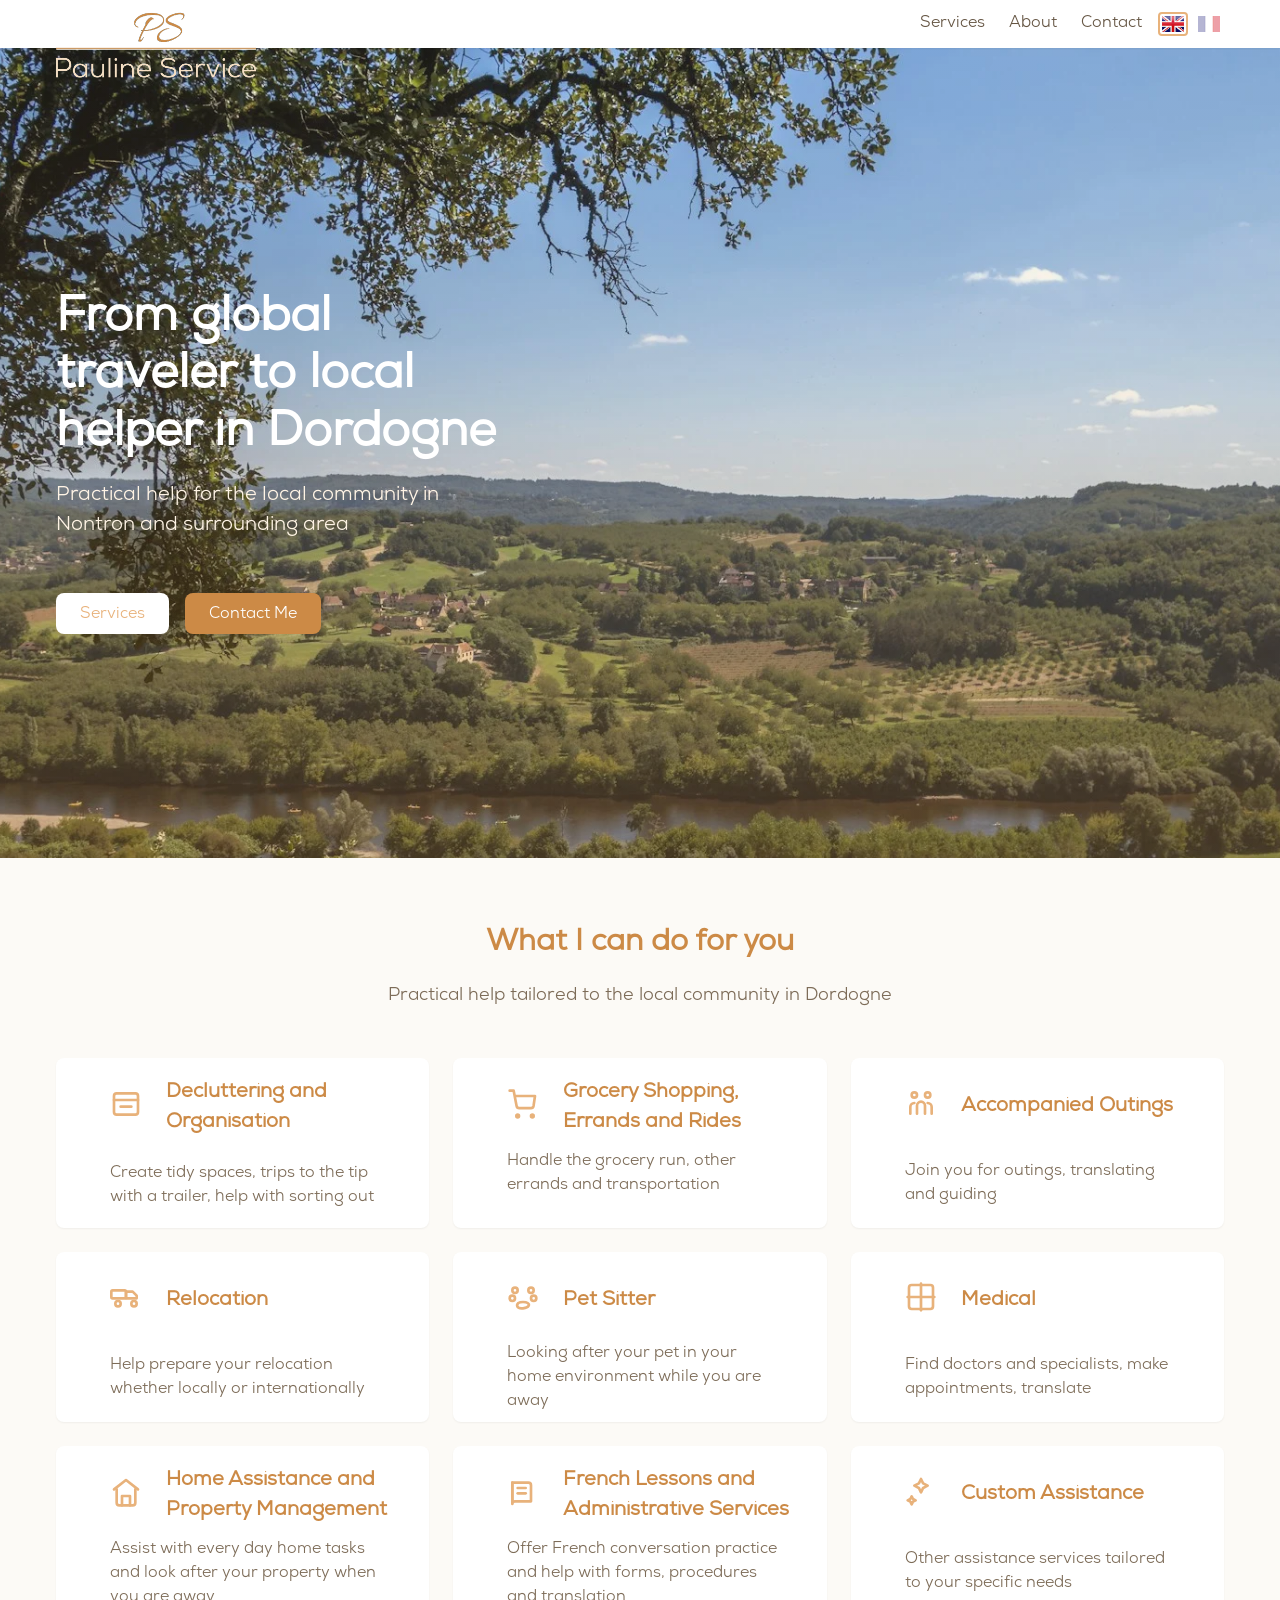
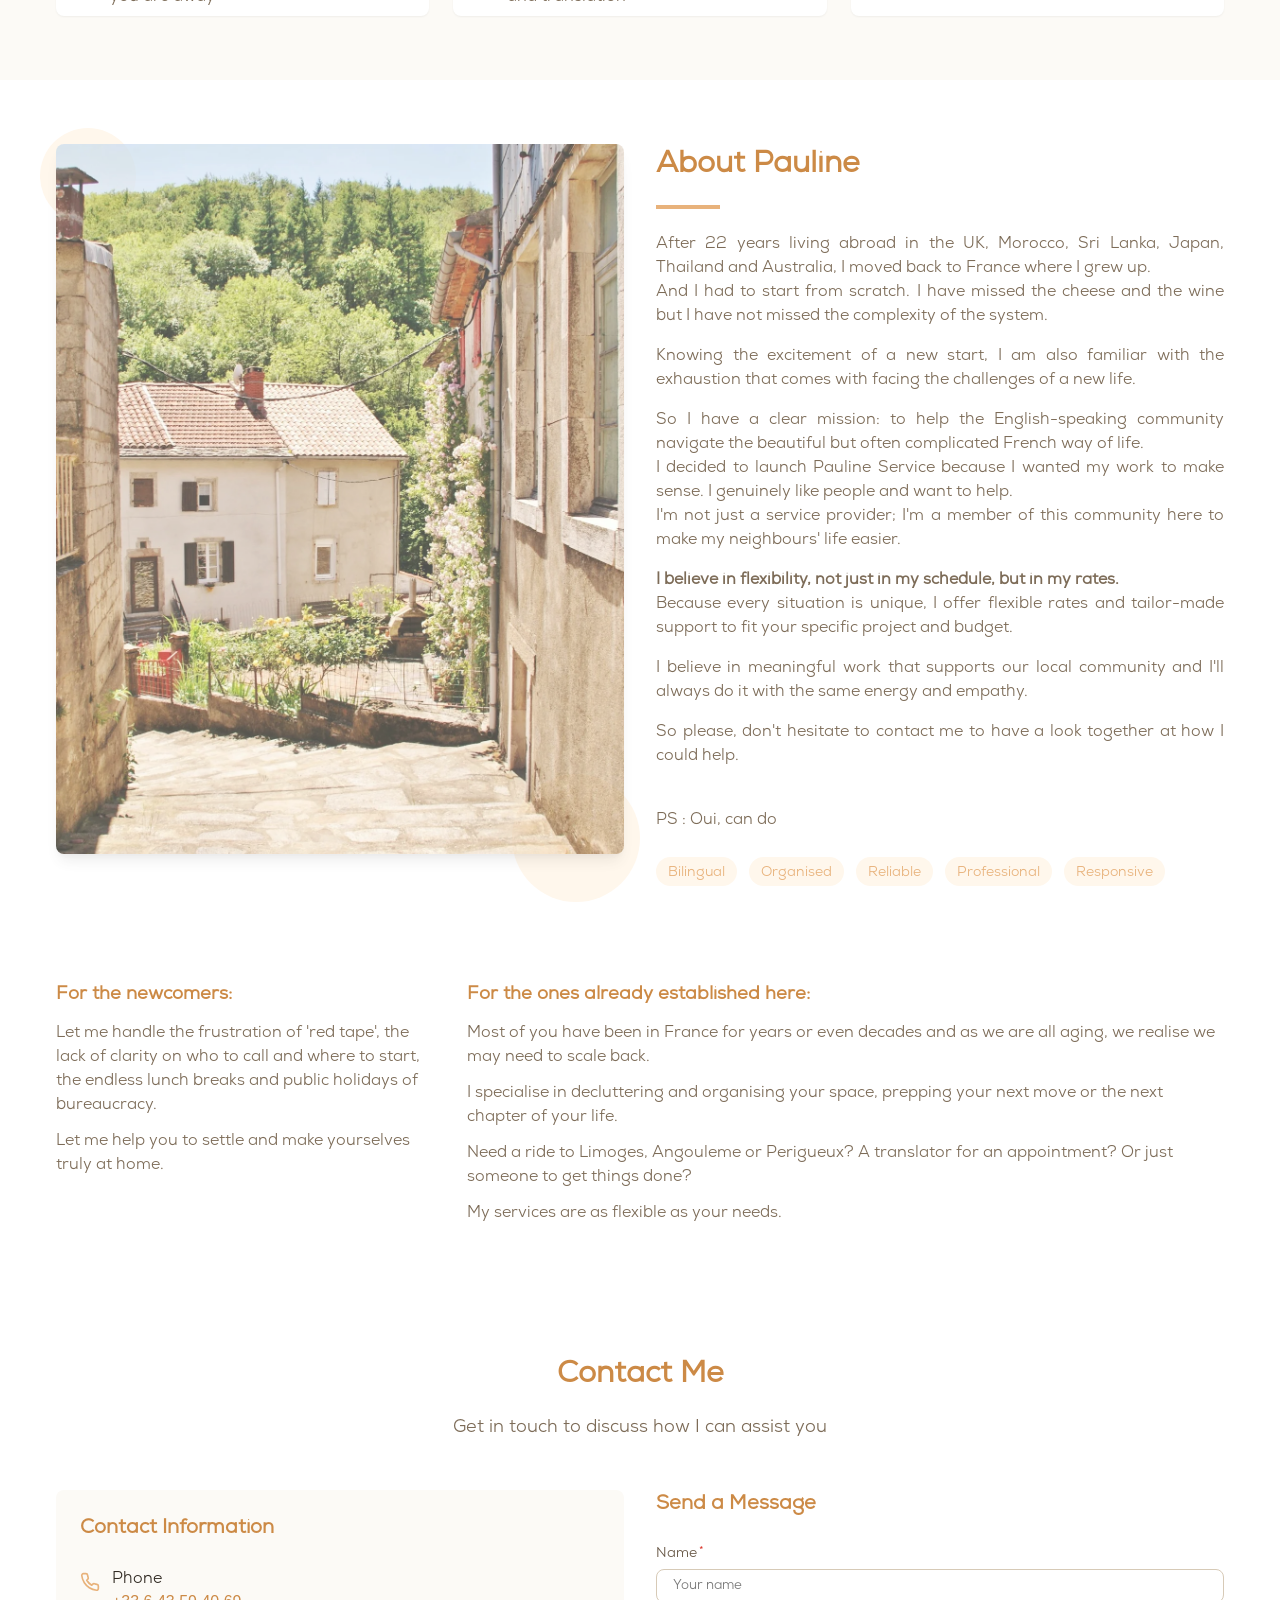
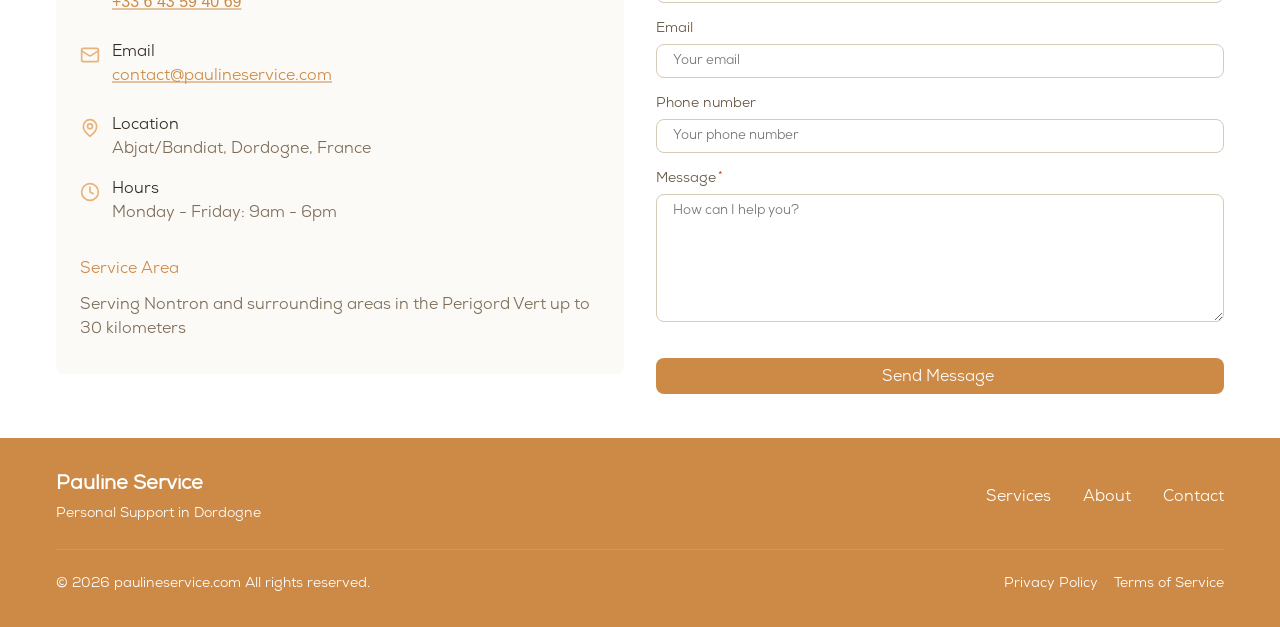
==== commit 1cc5b0dd: "i18n: full EN/FR translation with flag switcher on all pages" ====
--- a/index.html
+++ b/index.html
@@ -26,7 +26,7 @@
   <meta name="author" content="Pauline Service">
   <meta name="robots" content="index, follow">
   <link rel="canonical" href="https://www.paulineservice.com/">
-  
+
 
   <meta property="og:title" content="Pauline Service - Personal Services in Nontron">
   <meta property="og:description" content="Reliable personal services and assistance in Nontron, Dordogne (24).">
@@ -68,8 +68,8 @@
     }
   }
   </script>
-  
-  <title>Pauline Service - Personal Support in Nontron Area</title>
+
+  <title data-i18n="page_title">Pauline Service - Personal Support in Nontron Area</title>
 
 </head>
 <body>
@@ -83,19 +83,35 @@
         <svg id="close-icon" class="hidden" xmlns="http://www.w3.org/2000/svg" width="24" height="24" viewBox="0 0 24 24" fill="none" stroke="currentColor" stroke-width="2" stroke-linecap="round" stroke-linejoin="round"><path d="M18 6 6 18"/><path d="m6 6 12 12"/></svg>
       </button>
       <nav class="desktop-nav">
-        <a href="#services" class="nav-link">Services</a>
-        <a href="#about" class="nav-link">About</a>
+        <a href="#services" class="nav-link" data-i18n="nav_services">Services</a>
+        <a href="#about" class="nav-link" data-i18n="nav_about">About</a>
         <!--<a href="#testimonials" class="nav-link">Testimonials</a>-->
-        <a href="#contact" class="nav-link nav-link-emphasis">Contact</a>
+        <a href="#contact" class="nav-link nav-link-emphasis" data-i18n="nav_contact">Contact</a>
+        <div class="lang-switcher">
+          <button class="lang-btn" data-lang="en" aria-label="English">
+            <img src="assets/images/uk.png" alt="EN" class="lang-flag">
+          </button>
+          <button class="lang-btn" data-lang="fr" aria-label="Français">
+            <img src="assets/images/fr.png" alt="FR" class="lang-flag">
+          </button>
+        </div>
       </nav>
     </div>
     <!-- Mobile menu -->
     <div id="mobile-menu" class="mobile-menu hidden">
       <div class="container mobile-menu-container">
-        <a href="#services" class="nav-link">Services</a>
-        <a href="#about" class="nav-link">About</a>
+        <a href="#services" class="nav-link" data-i18n="nav_services">Services</a>
+        <a href="#about" class="nav-link" data-i18n="nav_about">About</a>
         <!--<a href="#testimonials" class="nav-link">Testimonials</a>-->
-        <a href="#contact" class="nav-link">Contact</a>
+        <a href="#contact" class="nav-link" data-i18n="nav_contact">Contact</a>
+        <div class="lang-switcher lang-switcher-mobile">
+          <button class="lang-btn" data-lang="en" aria-label="English">
+            <img src="assets/images/uk.png" alt="EN" class="lang-flag">
+          </button>
+          <button class="lang-btn" data-lang="fr" aria-label="Français">
+            <img src="assets/images/fr.png" alt="FR" class="lang-flag">
+          </button>
+        </div>
       </div>
     </div>
   </header>
@@ -105,11 +121,11 @@
       <div id="parallax-bg" class="parallax-bg"></div>
       <div class="hero-overlay"></div>
       <div class="container hero-content">
-        <h1 class="hero-title">From global traveler to local helper In Dordogne</h1>
-        <p class="hero-subtitle">Practical help for the local community in Nontron and surrounding area</p>
+        <h1 class="hero-title" data-i18n="hero_title">From global traveler to local helper in Dordogne</h1>
+        <p class="hero-subtitle" data-i18n="hero_subtitle">Practical help for the local community in Nontron and surrounding area</p>
         <div class="hero-buttons">
-          <a href="#services" class="btn btn-light"><span>Services</span></a>
-          <a href="#contact" class="btn btn-primary"><span>Contact Me</span></a>
+          <a href="#services" class="btn btn-light"><span data-i18n="hero_btn_services">Services</span></a>
+          <a href="#contact" class="btn btn-primary"><span data-i18n="hero_btn_contact">Contact Me</span></a>
         </div>
       </div>
     </section>
@@ -117,9 +133,9 @@
     <section id="services" class="services">
       <div class="container">
         <div class="section-header">
-          <h2 class="section-title">What I can do for you</h2>
-          <p class="section-description desc-tablet">Practical help tailored to the local community in Dordogne</p>
-          <p class="section-description desc-mobile">Practical help tailored to the local community in Dordogne</p>
+          <h2 class="section-title" data-i18n="services_title">What I can do for you</h2>
+          <p class="section-description desc-tablet" data-i18n="services_description">Practical help tailored to the local community in Dordogne</p>
+          <p class="section-description desc-mobile" data-i18n="services_description">Practical help tailored to the local community in Dordogne</p>
         </div>
         <div class="services-grid-wrap">
         <div class="services-grid" id="services-grid">
@@ -133,7 +149,7 @@
                   <path d="M8 14h8"/>
                 </svg>
               </div>
-              <h3 class="service-title">Decluttering and Organisation</h3>
+              <h3 class="service-title" data-i18n="svc_declutter_title">Decluttering and Organisation</h3>
               <div class="service-grid-spacer"></div>
             </div>
             <button class="service-back" type="button" aria-label="Show less"><</button>
@@ -143,9 +159,9 @@
 <div class="service-clip">
                 <div class="service-slider">
                   <div class="service-panel service-summary">
-                    <p class="service-description">Create tidy spaces, trips to the tip with a trailer, help with sorting out</p>
-                  </div>
-                  <div class="service-panel service-detail">
+                    <p class="service-description" data-i18n="svc_declutter_summary">Create tidy spaces, trips to the tip with a trailer, help with sorting out</p>
+                  </div>
+                  <div class="service-panel service-detail" data-i18n="svc_declutter_detail">
                     <ul class="service-detail-list">
                       <li>I can create efficient storage, help you to sort out what is important for you to keep, what can be going to the recyclerie or to the tip and what can be sold</li>
                       <li>I can give you the extra motivation you need to get started on the project that you have been putting off for a while</li>
@@ -165,7 +181,7 @@
                   <path d="M2 2h3l2.2 11.5a2 2 0 0 0 2 1.6h8.7a2 2 0 0 0 2-1.6L21 6H6"/>
                 </svg>
               </div>
-              <h3 class="service-title">Grocery Shopping, Errands and Rides</h3>
+              <h3 class="service-title" data-i18n="svc_grocery_title">Grocery Shopping, Errands and Rides</h3>
               <div class="service-grid-spacer"></div>
             </div>
             <button class="service-back" type="button" aria-label="Show less"><</button>
@@ -175,10 +191,10 @@
 <div class="service-clip">
                 <div class="service-slider">
                   <div class="service-panel service-summary">
-                    <p class="service-description">Handle the grocery run, other errands and transportation</p>
+                    <p class="service-description" data-i18n="svc_grocery_summary">Handle the grocery run, other errands and transportation</p>
                   </div>
                   </br>
-                  <div class="service-panel service-detail">
+                  <div class="service-panel service-detail" data-i18n="svc_grocery_detail">
                     <ul class="service-detail-list">
                       <li>I can shop, pack and deliver groceries, with or without you, from the supermarkets or weekly fresh produce markets</li>
                       <li>I can run your errands, help you with mundane tasks</li>
@@ -201,7 +217,7 @@
                   <path d="M9 20v-6a3 3 0 0 1 3-3h0a3 3 0 0 1 3 3v6"/>
                 </svg>
               </div>
-              <h3 class="service-title">Accompanied Outings</h3>
+              <h3 class="service-title" data-i18n="svc_outings_title">Accompanied Outings</h3>
               <div class="service-grid-spacer"></div>
             </div>
             <button class="service-back" type="button" aria-label="Show less"><</button>
@@ -211,9 +227,9 @@
 <div class="service-clip">
                 <div class="service-slider">
                   <div class="service-panel service-summary">
-                    <p class="service-description">Join you for outings, translating and guiding</p>
-                  </div>
-                  <div class="service-panel service-detail">
+                    <p class="service-description" data-i18n="svc_outings_summary">Join you for outings, translating and guiding</p>
+                  </div>
+                  <div class="service-panel service-detail" data-i18n="svc_outings_detail">
                     <ul class="service-detail-list">
                       <li>I can be a French-speaking companion for trips you wish to take</li>
                       <li>I can be a personal guide to your friends visiting from abroad, taking them to Perigord Noir or Bordeaux/Cognac vineyards for instance</li>
@@ -235,7 +251,7 @@
                   <circle cx="18" cy="17" r="2"/>
                 </svg>
               </div>
-              <h3 class="service-title">Relocation</h3>
+              <h3 class="service-title" data-i18n="svc_relocation_title">Relocation</h3>
               <div class="service-grid-spacer"></div>
             </div>
             <button class="service-back" type="button" aria-label="Show less"><</button>
@@ -245,9 +261,9 @@
 <div class="service-clip">
                 <div class="service-slider">
                   <div class="service-panel service-summary">
-                    <p class="service-description">Help prepare your relocation whether locally or internationally</p>
-                  </div>
-                  <div class="service-panel service-detail">
+                    <p class="service-description" data-i18n="svc_relocation_summary">Help prepare your relocation whether locally or internationally</p>
+                  </div>
+                  <div class="service-panel service-detail" data-i18n="svc_relocation_detail">
                     <ul class="service-detail-list">
                       <li>I can help you with your property search</li>
                       <li>I can help you with the sorting, packing/unpacking, choosing a removalist, contact utilities providers and getting all the paperwork sorted</li>
@@ -270,7 +286,7 @@
                   <path d="M8.5 16.5c1.5-1 5.5-1 7 0s1.5 3.5-3.5 4-5-2.5-3.5-4z"/>
                 </svg>
               </div>
-              <h3 class="service-title">Pet Sitter</h3>
+              <h3 class="service-title" data-i18n="svc_pet_title">Pet Sitter</h3>
               <div class="service-grid-spacer"></div>
             </div>
             <button class="service-back" type="button" aria-label="Show less"><</button>
@@ -280,9 +296,9 @@
 <div class="service-clip">
                 <div class="service-slider">
                   <div class="service-panel service-summary">
-                    <p class="service-description">Looking after your pet in your home environment while you are away</p>
-                  </div>
-                  <div class="service-panel service-detail">
+                    <p class="service-description" data-i18n="svc_pet_summary">Looking after your pet in your home environment while you are away</p>
+                  </div>
+                  <div class="service-panel service-detail" data-i18n="svc_pet_detail">
                     <ul class="service-detail-list">
                       <li>I can keep them company, take them for walks and play with them</li>
                       <li>I can look after them as if they were my own and send you pictures and videos</li>
@@ -302,7 +318,7 @@
                   <rect x="3" y="3" width="18" height="18" rx="2"/>
                 </svg>
               </div>
-              <h3 class="service-title">Medical</h3>
+              <h3 class="service-title" data-i18n="svc_medical_title">Medical</h3>
               <div class="service-grid-spacer"></div>
             </div>
             <button class="service-back" type="button" aria-label="Show less"><</button>
@@ -312,9 +328,9 @@
 <div class="service-clip">
                 <div class="service-slider">
                   <div class="service-panel service-summary">
-                    <p class="service-description">Find doctors and specialists, make appointments, translate</p>
-                  </div>
-                  <div class="service-panel service-detail">
+                    <p class="service-description" data-i18n="svc_medical_summary">Find doctors and specialists, make appointments, translate</p>
+                  </div>
+                  <div class="service-panel service-detail" data-i18n="svc_medical_detail">
                     <ul class="service-detail-list">
                       <li>I can research and call doctors or specialists to make an appointment</li>
                       <li>I can translate during your appointment with the medical professional if required</li>
@@ -337,7 +353,7 @@
                   <path d="M9 22v-7h6v7"/>
                 </svg>
               </div>
-              <h3 class="service-title">Home Assistance and Property Management</h3>
+              <h3 class="service-title" data-i18n="svc_home_title">Home Assistance and Property Management</h3>
               <div class="service-grid-spacer"></div>
             </div>
             <button class="service-back" type="button" aria-label="Show less"><</button>
@@ -347,9 +363,9 @@
 <div class="service-clip">
                 <div class="service-slider">
                   <div class="service-panel service-summary">
-                    <p class="service-description">Assist with every day home tasks and look after your property when you are away</p>
-                  </div>
-                  <div class="service-panel service-detail">
+                    <p class="service-description" data-i18n="svc_home_summary">Assist with every day home tasks and look after your property when you are away</p>
+                  </div>
+                  <div class="service-panel service-detail" data-i18n="svc_home_detail">
                     <ul class="service-detail-list">
                       <li>I can perform light household chores</li>
                       <li>I can look after your house while you are away</li>
@@ -373,7 +389,7 @@
                   <path d="M8 13h6"/>
                 </svg>
               </div>
-              <h3 class="service-title">French Lessons and Administrative Services</h3>
+              <h3 class="service-title" data-i18n="svc_french_title">French Lessons and Administrative Services</h3>
               <div class="service-grid-spacer"></div>
             </div>
             <button class="service-back" type="button" aria-label="Show less"><</button>
@@ -383,9 +399,9 @@
 <div class="service-clip">
                 <div class="service-slider">
                   <div class="service-panel service-summary">
-                    <p class="service-description">Offer French conversation practice and help with forms, procedures and translation</p>
-                  </div>
-                  <div class="service-panel service-detail">
+                    <p class="service-description" data-i18n="svc_french_summary">Offer French conversation practice and help with forms, procedures and translation</p>
+                  </div>
+                  <div class="service-panel service-detail" data-i18n="svc_french_detail">
                     <ul class="service-detail-list">
                       <li>I can help you improve your French conversation and build up your confidence to interact with the local community</li>
                       <li>I can assist with filling out the forms and paperwork</li>
@@ -406,7 +422,7 @@
                   <path d="M5 16l1 2 2 1-2 1-1 2-1-2-2-1 2-1z"/>
                 </svg>
               </div>
-              <h3 class="service-title">Custom Assistance</h3>
+              <h3 class="service-title" data-i18n="svc_custom_title">Custom Assistance</h3>
               <div class="service-grid-spacer"></div>
             </div>
             <button class="service-back" type="button" aria-label="Show less"><</button>
@@ -416,9 +432,9 @@
 <div class="service-clip">
                 <div class="service-slider">
                   <div class="service-panel service-summary">
-                    <p class="service-description">Other assistance services tailored to your specific needs</p>
-                  </div>
-                  <div class="service-panel service-detail">
+                    <p class="service-description" data-i18n="svc_custom_summary">Other assistance services tailored to your specific needs</p>
+                  </div>
+                  <div class="service-panel service-detail" data-i18n="svc_custom_detail">
                     <ul class="service-detail-list">
                       <li>I can do (almost) anything else you can think about</li>
                       <li>My aim is to alleviate the hurdles and make your life here more enjoyable</li>
@@ -449,46 +465,47 @@
         <div class="about-grid">
           <div class="about-image-container">
             <div class="about-image-decoration top-left"></div>
-            <img 
-              src="assets/neat.webp" 
-              alt="Professional woman" 
+            <img
+              src="assets/neat.webp"
+              alt="Professional woman"
               class="about-image "
             />
             <div class="about-image-decoration bottom-right"></div>
           </div>
           <div class="about-content">
-            <h2 class="section-title text-left">About Pauline</h2>
+            <h2 class="section-title text-left" data-i18n="about_title">About Pauline</h2>
             <div class="about-divider"></div>
-            <p class="about-text">
-              After 22 years living abroad in the UK, Morocco, Sri Lanka, Japan, Thailand and Australia, I moved back to France where I grew up. </br>And I had to start from scratch.
+            <p class="about-text" data-i18n="about_text_1">
+              After 22 years living abroad in the UK, Morocco, Sri Lanka, Japan, Thailand and Australia, I moved back to France where I grew up. <br>And I had to start from scratch.
               I have missed the cheese and the wine but I have not missed the complexity of the system.
             </p>
-            <p class="about-text">
+            <p class="about-text" data-i18n="about_text_2">
               Knowing the excitement of a new start, I am also familiar with the exhaustion that comes with facing the challenges of a new life.
             </p>
-            <p class="about-text">
-              So I have a clear mission: to help the English-speaking community navigate the beautiful but often complicated French way of life.</br>
-              I decided to launch Pauline Service because I wanted my work to make sense. I genuinely like people and want to help.</br>
+            <p class="about-text" data-i18n="about_text_3">
+              So I have a clear mission: to help the English-speaking community navigate the beautiful but often complicated French way of life.<br>
+              I decided to launch Pauline Service because I wanted my work to make sense. I genuinely like people and want to help.<br>
               I'm not just a service provider; I'm a member of this community here to make my neighbours' life easier.
             </p>
-            <p class="about-text">
-              <strong>I believe in flexibility, not just in my schedule, but in my rates.</strong></br>
+            <p class="about-text" data-i18n="about_text_4">
+              <strong>I believe in flexibility, not just in my schedule, but in my rates.</strong><br>
               Because every situation is unique, I offer flexible rates and tailor-made support to fit your specific project and budget.
               </p>
-            <p class="about-text">
+            <p class="about-text" data-i18n="about_text_5">
               I believe in meaningful work that supports our local community and I'll always do it with the same energy and empathy.
-            <p class="about-text">
+            </p>
+            <p class="about-text" data-i18n="about_text_6">
               So please, don't hesitate to contact me to have a look together at how I could help.
             </p>
-            <p class="about-text"></br>
+            <p class="about-text" data-i18n="about_ps"><br>
               PS : Oui, can do
             </p>
             <div class="about-badges">
-              <span class="badge"><span>Bilingual</span></span>
-              <span class="badge"><span>Organised </span></span>
-              <span class="badge"><span>Reliable</span></span>
-              <span class="badge"><span>Professional</span></span>
-              <span class="badge"><span>Responsive</span></span>
+              <span class="badge"><span data-i18n="badge_bilingual">Bilingual</span></span>
+              <span class="badge"><span data-i18n="badge_organised">Organised </span></span>
+              <span class="badge"><span data-i18n="badge_reliable">Reliable</span></span>
+              <span class="badge"><span data-i18n="badge_professional">Professional</span></span>
+              <span class="badge"><span data-i18n="badge_responsive">Responsive</span></span>
             </div>
           </div>
         </div>
@@ -499,26 +516,26 @@
       <div class="container">
         <div class="who-grid">
           <div class="who-column">
-            <h3 class="who-title">For the newcomers:</h3>
-            <p class="who-text">
+            <h3 class="who-title" data-i18n="who_newcomers_title">For the newcomers:</h3>
+            <p class="who-text" data-i18n="who_newcomers_text_1">
               Let me handle the frustration of 'red tape', the lack of clarity on who to call and where to start, the endless lunch breaks and public holidays of bureaucracy.
             </p>
-            <p class="who-text">
+            <p class="who-text" data-i18n="who_newcomers_text_2">
               Let me help you to settle and make yourselves truly at home.
             </p>
           </div>
           <div class="who-column">
-            <h3 class="who-title">For the ones already established here:</h3>
-            <p class="who-text">
+            <h3 class="who-title" data-i18n="who_established_title">For the ones already established here:</h3>
+            <p class="who-text" data-i18n="who_established_text_1">
               Most of you have been in France for years or even decades and as we are all aging, we realise we may need to scale back.
             </p>
-            <p class="who-text">
+            <p class="who-text" data-i18n="who_established_text_2">
               I specialise in decluttering and organising your space, prepping your next move or the next chapter of your life.
             </p>
-            <p class="who-text">
+            <p class="who-text" data-i18n="who_established_text_3">
               Need a ride to Limoges, Angouleme or Perigueux? A translator for an appointment? Or just someone to get things done?
             </p>
-            <p class="who-text">
+            <p class="who-text" data-i18n="who_established_text_4">
               My services are as flexible as your needs.
             </p>
           </div>
@@ -529,13 +546,13 @@
     <section id="testimonials" class="testimonials">
       <div class="container">
         <div class="section-header">
-          <h2 class="section-title">Client Testimonials</h2>
-          <p class="section-description">See what our clients have to say about our personal assistance services.</p>
+          <h2 class="section-title" data-i18n="testimonials_title">Client Testimonials</h2>
+          <p class="section-description" data-i18n="testimonials_description">See what our clients have to say about our personal assistance services.</p>
         </div>
         <div class="testimonials-grid">
           <div class="testimonial-card">
             <svg class="quote-icon" xmlns="http://www.w3.org/2000/svg" width="32" height="32" viewBox="0 0 24 24" fill="none" stroke="currentColor" stroke-width="2" stroke-linecap="round" stroke-linejoin="round"><path d="M3 21c3 0 7-1 7-8V5c0-1.25-.756-2.017-2-2H4c-1.25 0-2 .75-2 1.972V11c0 1.25.75 2 2 2 1 0 1 0 1 1v1c0 1-1 2-2 2s-1 .008-1 1.031V20c0 1 0 1 1 1z"/><path d="M15 21c3 0 7-1 7-8V5c0-1.25-.757-2.017-2-2h-4c-1.25 0-2 .75-2 1.972V11c0 1.25.75 2 2 2h.75c0 2.25.25 4-2.75 4v3c0 1 0 1 1 1z"/></svg>
-            <p class="testimonial-text">Pauline was a lifesaver when dealing with my property purchase in Dordogne. Her knowledge of both languages and local procedures made everything so much easier.</p>
+            <p class="testimonial-text" data-i18n="testimonial_1_text">Pauline was a lifesaver when dealing with my property purchase in Dordogne. Her knowledge of both languages and local procedures made everything so much easier.</p>
             <div class="testimonial-author">
               <p class="author-name">Sarah T.</p>
               <p class="author-location">London, UK</p>
@@ -543,7 +560,7 @@
           </div>
           <div class="testimonial-card">
             <svg class="quote-icon" xmlns="http://www.w3.org/2000/svg" width="32" height="32" viewBox="0 0 24 24" fill="none" stroke="currentColor" stroke-width="2" stroke-linecap="round" stroke-linejoin="round"><path d="M3 21c3 0 7-1 7-8V5c0-1.25-.756-2.017-2-2H4c-1.25 0-2 .75-2 1.972V11c0 1.25.75 2 2 2 1 0 1 0 1 1v1c0 1-1 2-2 2s-1 .008-1 1.031V20c0 1 0 1 1 1z"/><path d="M15 21c3 0 7-1 7-8V5c0-1.25-.757-2.017-2-2h-4c-1.25 0-2 .75-2 1.972V11c0 1.25.75 2 2 2h.75c0 2.25.25 4-2.75 4v3c0 1 0 1 1 1z"/></svg>
-            <p class="testimonial-text">As new residents in Nontron, we were overwhelmed with the paperwork. Pauline guided us through every step with patience and expertise.</p>
+            <p class="testimonial-text" data-i18n="testimonial_2_text">As new residents in Nontron, we were overwhelmed with the paperwork. Pauline guided us through every step with patience and expertise.</p>
             <div class="testimonial-author">
               <p class="author-name">David and Emma R.</p>
               <p class="author-location">Sydney, Australia</p>
@@ -551,7 +568,7 @@
           </div>
           <div class="testimonial-card">
             <svg class="quote-icon" xmlns="http://www.w3.org/2000/svg" width="32" height="32" viewBox="0 0 24 24" fill="none" stroke="currentColor" stroke-width="2" stroke-linecap="round" stroke-linejoin="round"><path d="M3 21c3 0 7-1 7-8V5c0-1.25-.756-2.017-2-2H4c-1.25 0-2 .75-2 1.972V11c0 1.25.75 2 2 2 1 0 1 0 1 1v1c0 1-1 2-2 2s-1 .008-1 1.031V20c0 1 0 1 1 1z"/><path d="M15 21c3 0 7-1 7-8V5c0-1.25-.757-2.017-2-2h-4c-1.25 0-2 .75-2 1.972V11c0 1.25.75 2 2 2h.75c0 2.25.25 4-2.75 4v3c0 1 0 1 1 1z"/></svg>
-            <p class="testimonial-text">I couldn't have navigated the French healthcare system without Pauline's help. She arranged all my appointments and even accompanied me when needed.</p>
+            <p class="testimonial-text" data-i18n="testimonial_3_text">I couldn't have navigated the French healthcare system without Pauline's help. She arranged all my appointments and even accompanied me when needed.</p>
             <div class="testimonial-author">
               <p class="author-name">John M.</p>
               <p class="author-location">Manchester, UK</p>
@@ -559,7 +576,7 @@
           </div>
           <div class="testimonial-card">
             <svg class="quote-icon" xmlns="http://www.w3.org/2000/svg" width="32" height="32" viewBox="0 0 24 24" fill="none" stroke="currentColor" stroke-width="2" stroke-linecap="round" stroke-linejoin="round"><path d="M3 21c3 0 7-1 7-8V5c0-1.25-.756-2.017-2-2H4c-1.25 0-2 .75-2 1.972V11c0 1.25.75 2 2 2 1 0 1 0 1 1v1c0 1-1 2-2 2s-1 .008-1 1.031V20c0 1 0 1 1 1z"/><path d="M15 21c3 0 7-1 7-8V5c0-1.25-.757-2.017-2-2h-4c-1.25 0-2 .75-2 1.972V11c0 1.25.75 2 2 2h.75c0 2.25.25 4-2.75 4v3c0 1 0 1 1 1z"/></svg>
-            <p class="testimonial-text">Pauline looks after our holiday home when we're away. Her attention to detail and reliability give us complete peace of mind.</p>
+            <p class="testimonial-text" data-i18n="testimonial_4_text">Pauline looks after our holiday home when we're away. Her attention to detail and reliability give us complete peace of mind.</p>
             <div class="testimonial-author">
               <p class="author-name">The Wilsons</p>
               <p class="author-location">Melbourne, Australia</p>
@@ -572,19 +589,19 @@
     <section id="contact" class="contact">
       <div class="container">
         <div class="section-header">
-          <h2 class="section-title">Contact Me</h2>
-          <p class="section-description">Get in touch to discuss how I can assist you</p>
+          <h2 class="section-title" data-i18n="contact_title">Contact Me</h2>
+          <p class="section-description" data-i18n="contact_description">Get in touch to discuss how I can assist you</p>
         </div>
         <div class="contact-grid">
           <div class="contact-info">
-            <h3 class="contact-subtitle">Contact Information</h3>
+            <h3 class="contact-subtitle" data-i18n="contact_info_subtitle">Contact Information</h3>
             <div class="contact-items">
               <div class="contact-item">
                 <div class="contact-icon">
                   <svg xmlns="http://www.w3.org/2000/svg" width="20" height="20" viewBox="0 0 24 24" fill="none" stroke="currentColor" stroke-width="2" stroke-linecap="round" stroke-linejoin="round"><path d="M22 16.92v3a2 2 0 0 1-2.18 2 19.79 19.79 0 0 1-8.63-3.07 19.5 19.5 0 0 1-6-6 19.79 19.79 0 0 1-3.07-8.67A2 2 0 0 1 4.11 2h3a2 2 0 0 1 2 1.72 12.84 12.84 0 0 0 .7 2.81 2 2 0 0 1-.45 2.11L8.09 9.91a16 16 0 0 0 6 6l1.27-1.27a2 2 0 0 1 2.11-.45 12.84 12.84 0 0 0 2.81.7A2 2 0 0 1 22 16.92z"/></svg>
                 </div>
                 <div class="contact-detail">
-                  <p class="contact-label" id="contactelt">Phone</p>
+                  <p class="contact-label" id="contactelt" data-i18n="contact_label_phone">Phone</p>
                   <p class="contact-value">
                     <canvas id="phone-canvas" width="260" height="24" style="cursor:pointer; width:260px; height:24px;"></canvas>
                     <noscript>Enable JavaScript to view the phone number.</noscript>
@@ -594,7 +611,7 @@
                     const encoded = "KzMzIDYgNDMgNTkgNDAgNjk=";
 
                     (function () {
-                    const decoded = atob(encoded);                  
+                    const decoded = atob(encoded);
                     const digits = decoded.replace(/\s+/g, '');
 
                     const c = document.getElementById('phone-canvas');
@@ -647,17 +664,17 @@
                   <svg xmlns="http://www.w3.org/2000/svg" width="20" height="20" viewBox="0 0 24 24" fill="none" stroke="currentColor" stroke-width="2" stroke-linecap="round" stroke-linejoin="round"><rect width="20" height="16" x="2" y="4" rx="2"/><path d="m22 7-8.97 5.7a1.94 1.94 0 0 1-2.06 0L2 7"/></svg>
                 </div>
                 <div class="contact-detail">
-                  <p class="contact-label">Email</p>
+                  <p class="contact-label" data-i18n="contact_label_email">Email</p>
                   <p class="contact-value">
                     <canvas id="email-canvas" width="340" height="24" style="cursor:pointer; width:340px; height:24px;"></canvas>
                     <noscript>Enable JavaScript to view the address.</noscript>
 
                     <script>
-                    
+
                     const encdata = "Y29udGFjdEBwYXVsaW5lc2VydmljZS5jb20=";
 
                     (function () {
-                    const decoded = atob(encdata);             
+                    const decoded = atob(encdata);
 
                     const c = document.getElementById('email-canvas');
                     const ctx = c.getContext('2d');
@@ -677,7 +694,7 @@
                     ctx.font = "400 "+fontSize+" NexaBook, Helvetica";
                     ctx.fillStyle = themeLinkColor;
                     ctx.fillText(decoded, 0, 15);
-                    
+
                     const textWidth = ctx.measureText(decoded).width;
                     const underlineY = 17; // slightly below baseline
                     ctx.beginPath();
@@ -697,7 +714,7 @@
                         document.body.removeChild(tempLink);
                     });
 
-                
+
                     })();
                     </script>
 
@@ -710,7 +727,7 @@
                   <svg xmlns="http://www.w3.org/2000/svg" width="20" height="20" viewBox="0 0 24 24" fill="none" stroke="currentColor" stroke-width="2" stroke-linecap="round" stroke-linejoin="round"><path d="M20 10c0 6-8 12-8 12s-8-6-8-12a8 8 0 0 1 16 0Z"/><circle cx="12" cy="10" r="3"/></svg>
                 </div>
                 <div class="contact-detail">
-                  <p class="contact-label">Location</p>
+                  <p class="contact-label" data-i18n="contact_label_location">Location</p>
                   <p class="contact-value">Abjat/Bandiat, Dordogne, France</p>
                 </div>
               </div>
@@ -719,39 +736,39 @@
                   <svg xmlns="http://www.w3.org/2000/svg" width="20" height="20" viewBox="0 0 24 24" fill="none" stroke="currentColor" stroke-width="2" stroke-linecap="round" stroke-linejoin="round"><circle cx="12" cy="12" r="10"/><polyline points="12 6 12 12 16 14"/></svg>
                 </div>
                 <div class="contact-detail">
-                  <p class="contact-label">Hours</p>
-                  <p class="contact-value">Monday - Friday: 9am - 6pm</p>
+                  <p class="contact-label" data-i18n="contact_label_hours">Hours</p>
+                  <p class="contact-value" data-i18n="contact_hours_value">Monday - Friday: 9am - 6pm</p>
                 </div>
               </div>
             </div>
             <div class="service-area">
-              <h4 class="service-area-title">Service Area</h4>
-              <p class="service-area-description">
+              <h4 class="service-area-title" data-i18n="service_area_title">Service Area</h4>
+              <p class="service-area-description" data-i18n="service_area_description">
                 Serving Nontron and surrounding areas in the Perigord Vert up to 30 kilometers
               </p>
             </div>
           </div>
           <div class="contact-form-container">
-            <h3 class="contact-subtitle">Send a Message</h3>
+            <h3 class="contact-subtitle" data-i18n="contact_form_subtitle">Send a Message</h3>
             <form class="contact-form">
               <div class="form-group">
-                <label for="name" class="form-label">Name<span class="required-star">*</span></label>
-                <input type="text" id="name" class="form-input" placeholder="Your name">
+                <label for="name" class="form-label"><span data-i18n="form_label_name">Name</span><span class="required-star">*</span></label>
+                <input type="text" id="name" class="form-input" placeholder="Your name" data-i18n-placeholder="form_placeholder_name">
               </div>
               <div class="form-group">
-                <label for="email" class="form-label">Email</label>
-                <input type="email" id="email" class="form-input" placeholder="Your email">
+                <label for="email" class="form-label" data-i18n="form_label_email_field">Email</label>
+                <input type="email" id="email" class="form-input" placeholder="Your email" data-i18n-placeholder="form_placeholder_email">
               </div>
               <div class="form-group">
-                <label for="phone" class="form-label">Phone number</label>
-                <input type="tel" id="phone" class="form-input" placeholder="Your phone number">
+                <label for="phone" class="form-label" data-i18n="form_label_phone_field">Phone number</label>
+                <input type="tel" id="phone" class="form-input" placeholder="Your phone number" data-i18n-placeholder="form_placeholder_phone">
               </div>
               <div class="form-group">
-                <label for="message" class="form-label">Message<span class="required-star">*</span></label>
+                <label for="message" class="form-label"><span data-i18n="form_label_message">Message</span><span class="required-star">*</span></label>
                 <textarea id="message" class="form-textarea" rows="4"
-                          placeholder="How can I help you?"></textarea>
-              </div>
-              <button type="submit" class="btn btn-primary btn-block">Send Message <span class="spinner"></span></button>
+                          placeholder="How can I help you?" data-i18n-placeholder="form_placeholder_message"></textarea>
+              </div>
+              <button type="submit" class="btn btn-primary btn-block"><span data-i18n="form_submit">Send Message</span> <span class="spinner"></span></button>
             </form>
           </div>
         </div>
@@ -763,22 +780,22 @@
       <div class="footer-top">
         <div class="footer-brand">
           <h3 class="footer-title" id="footer-title">Pauline Service</h3>
-          <p class="footer-subtitle">Personal Support in Dordogne</p>
+          <p class="footer-subtitle" data-i18n="footer_subtitle">Personal Support in Dordogne</p>
         </div>
         <div class="footer-nav">
-          <a href="#services" class="footer-link">Services</a>
-          <a href="#about" class="footer-link">About</a>
+          <a href="#services" class="footer-link" data-i18n="footer_nav_services">Services</a>
+          <a href="#about" class="footer-link" data-i18n="footer_nav_about">About</a>
           <!--<a href="#testimonials" class="footer-link">Testimonials</a>-->
-          <a href="#contact" class="footer-link">Contact</a>
+          <a href="#contact" class="footer-link" data-i18n="footer_nav_contact">Contact</a>
         </div>
       </div>
       <div class="footer-bottom">
         <p class="copyright">
-          © <span id="current-year"></span> paulineservice.com All rights reserved.
+          © <span id="current-year"></span> paulineservice.com <span data-i18n="footer_rights">All rights reserved.</span>
         </p>
         <div class="footer-legal">
-          <a href="/privacy.html" class="footer-legal-link">Privacy Policy</a>
-          <a href="/terms.html" class="footer-legal-link">Terms of Service</a>
+          <a href="/privacy.html" class="footer-legal-link" data-i18n="footer_privacy">Privacy Policy</a>
+          <a href="/terms.html" class="footer-legal-link" data-i18n="footer_terms">Terms of Service</a>
         </div>
       </div>
     </div>
--- a/styles.css
+++ b/styles.css
@@ -968,3 +968,45 @@
 
 .logo-badge {display:none;}
 .testimonials {display:none;}
+
+/* ── Language switcher (flag buttons) ─────────────────────────────────── */
+.lang-switcher {
+  display: flex;
+  align-items: center;
+  gap: 6px;
+  margin-left: 1rem;
+}
+
+.lang-switcher-mobile {
+  margin-left: 0;
+  margin-top: 0.5rem;
+}
+
+.lang-btn {
+  background: none;
+  border: 2px solid transparent;
+  cursor: pointer;
+  padding: 2px;
+  border-radius: 4px;
+  line-height: 0;
+  transition: opacity 0.2s ease, border-color 0.2s ease;
+}
+
+.lang-btn .lang-flag {
+  width: 22px;
+  height: auto;
+  display: block;
+}
+
+.lang-btn.lang-inactive {
+  opacity: 0.4;
+}
+
+.lang-btn.lang-active {
+  border-color: var(--color-primary);
+  opacity: 1;
+}
+
+.lang-btn:hover {
+  opacity: 1;
+}
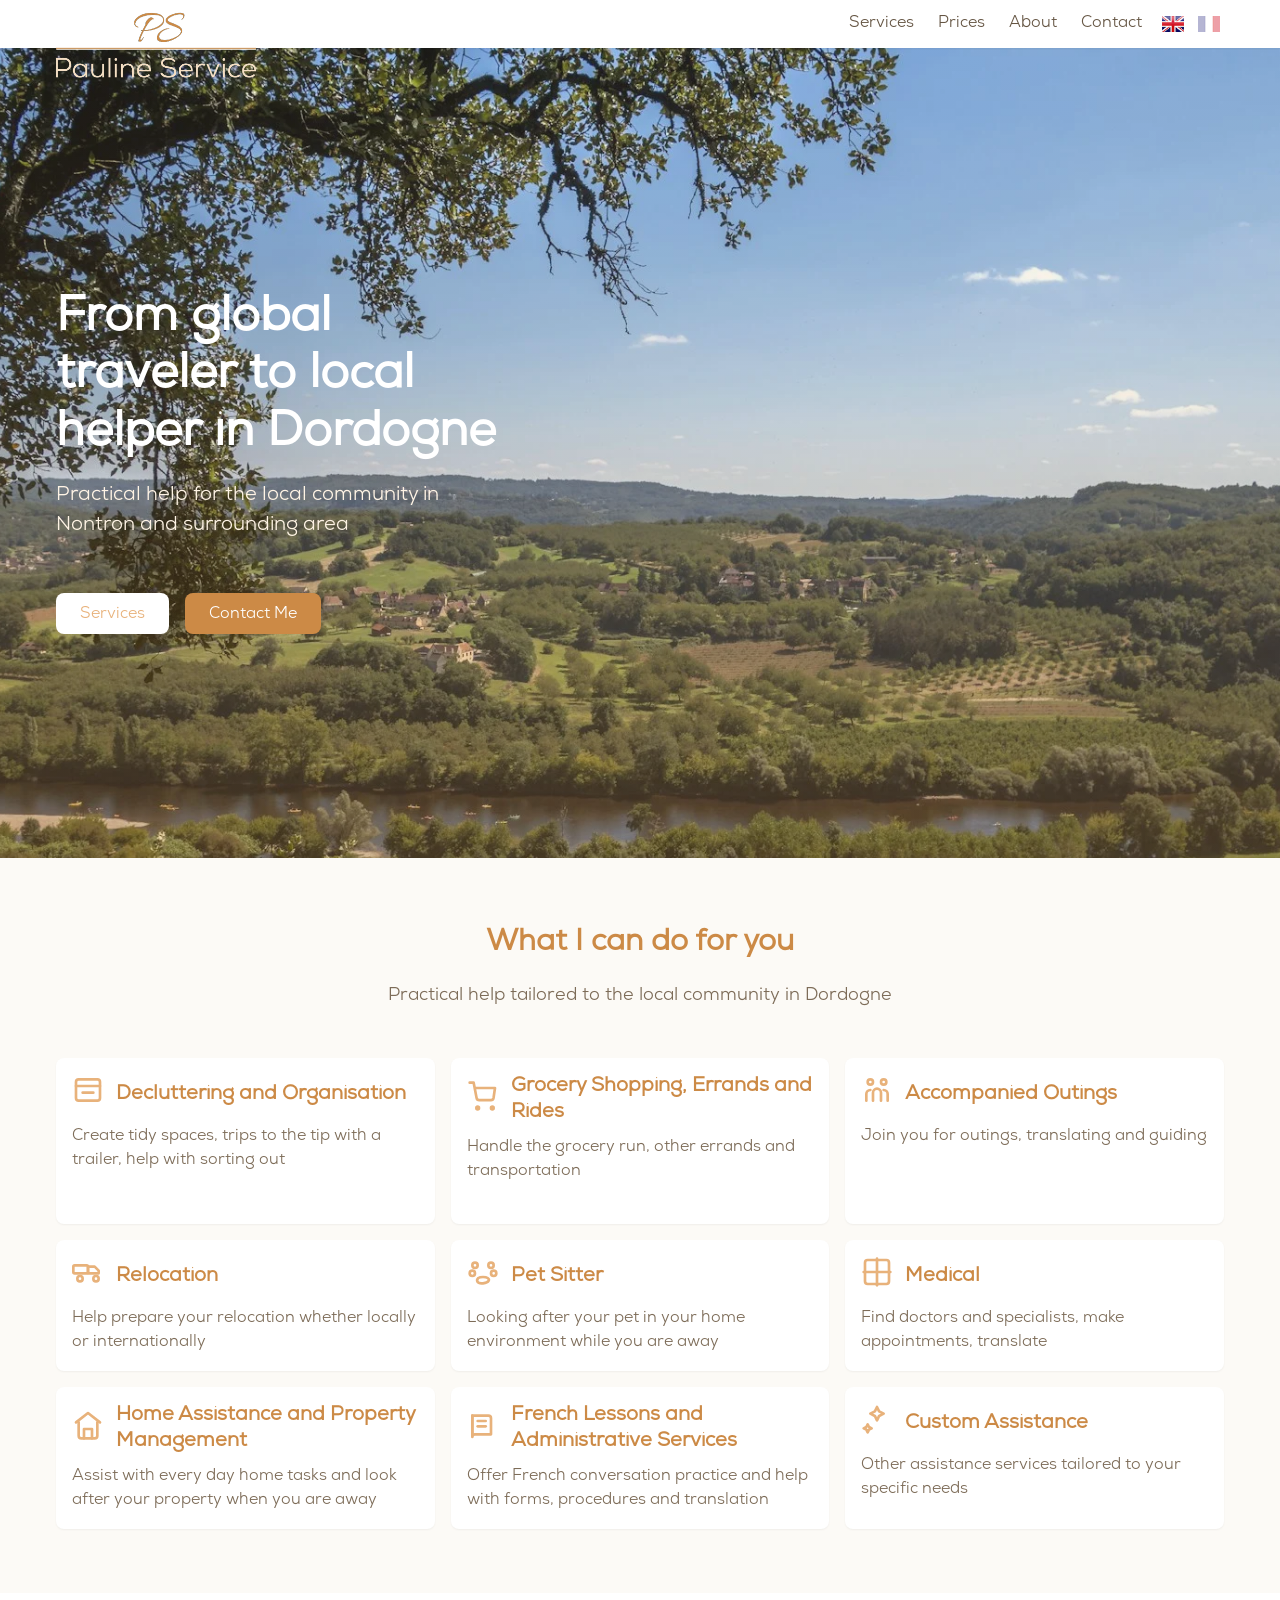
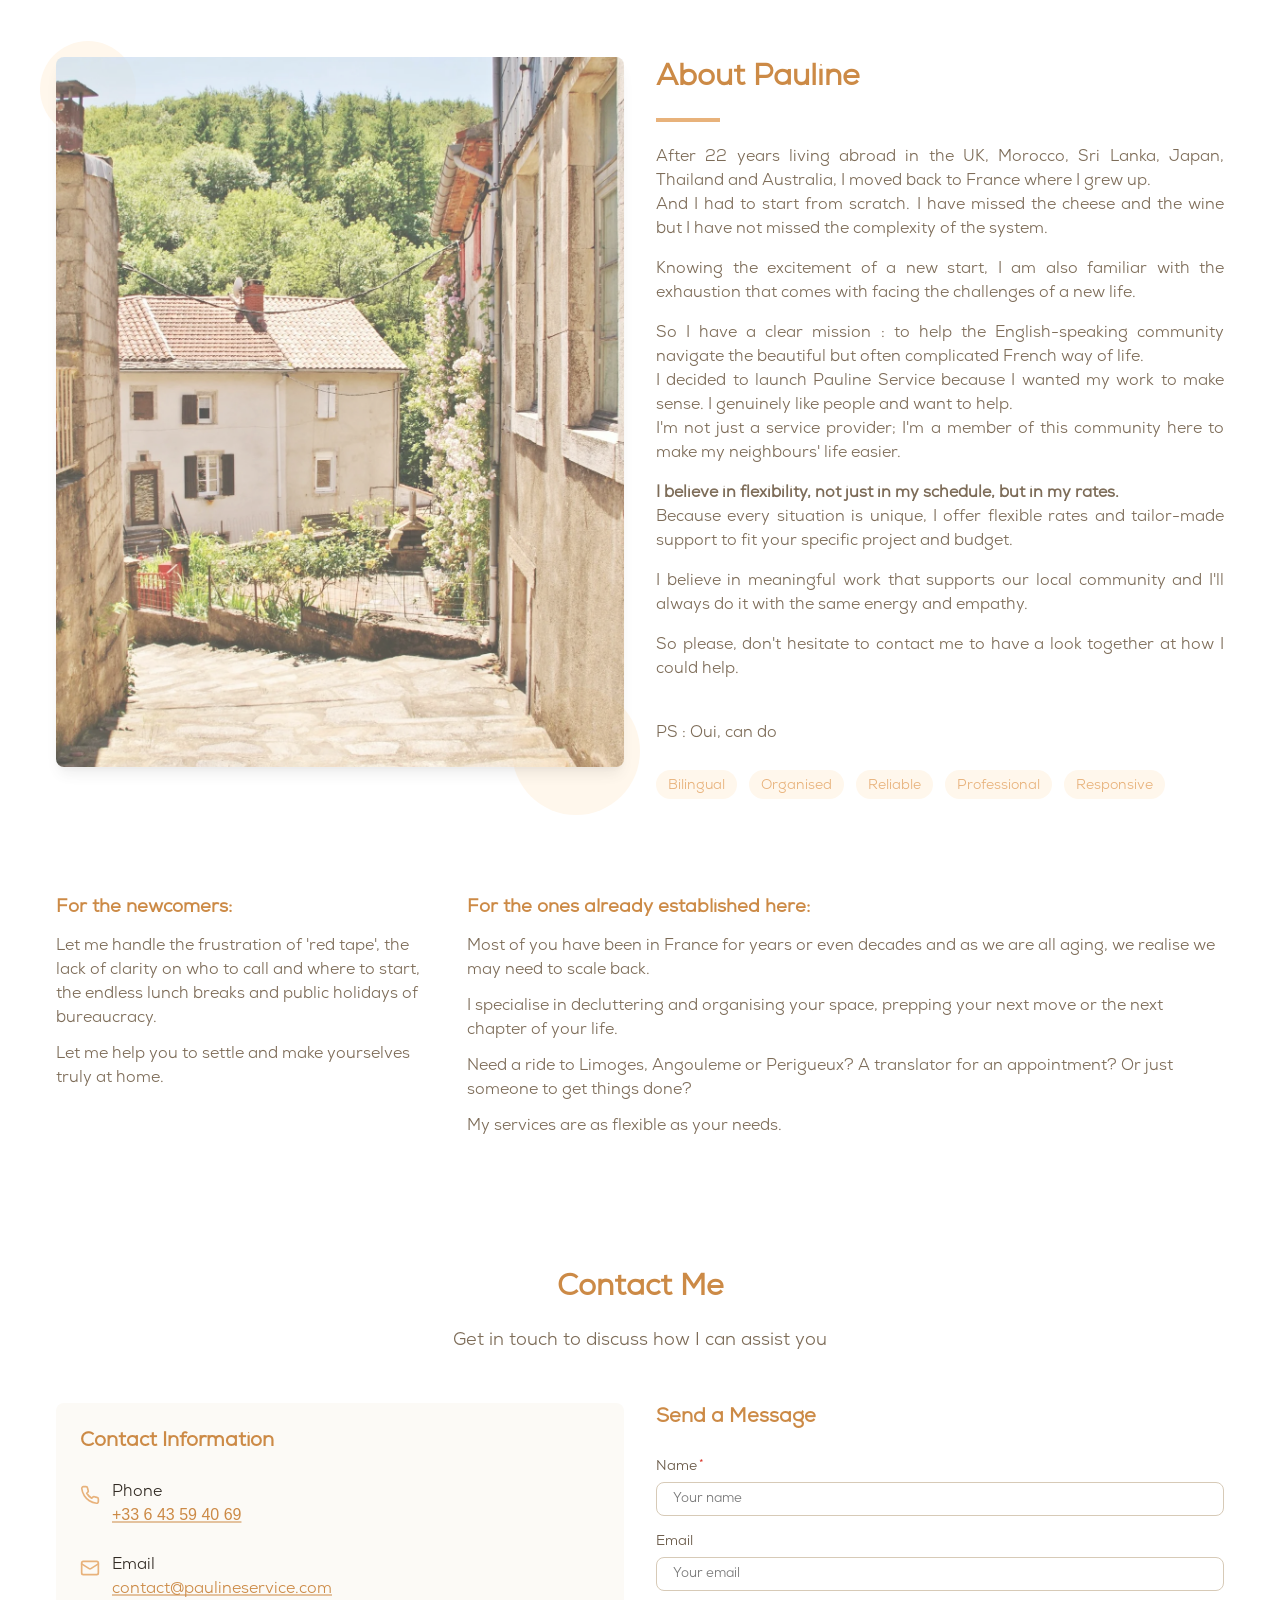
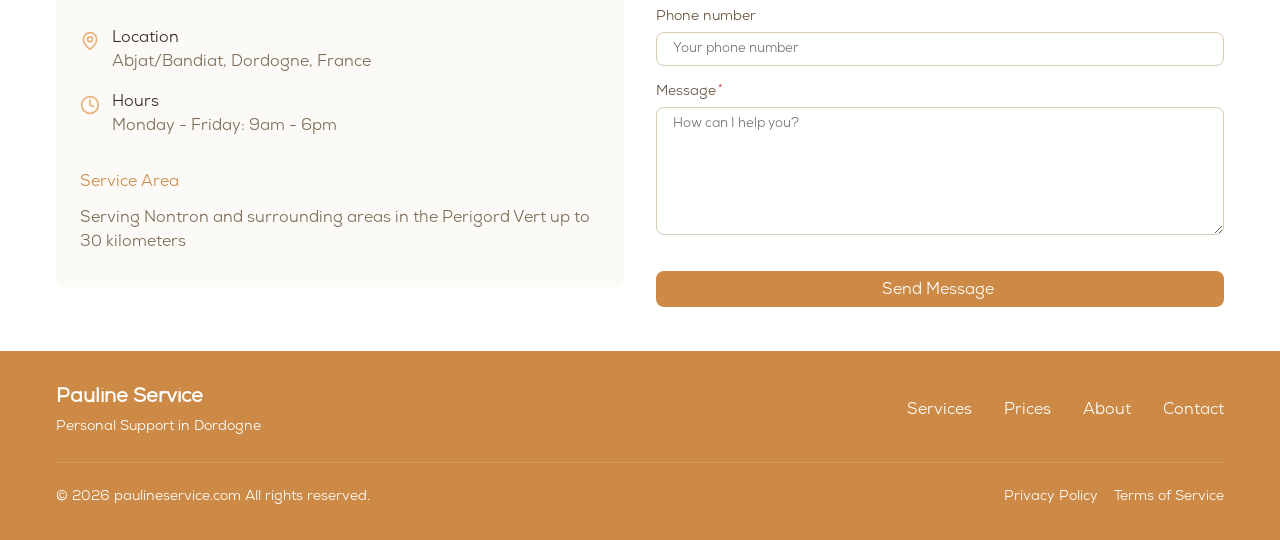
==== commit 568d4f9c: "feat: add prices page with multilingual pricing table" ====
--- a/index.html
+++ b/index.html
@@ -84,6 +84,7 @@
       </button>
       <nav class="desktop-nav">
         <a href="#services" class="nav-link" data-i18n="nav_services">Services</a>
+        <a href="/prices.html" class="nav-link" data-i18n="nav_prices">Prices</a>
         <a href="#about" class="nav-link" data-i18n="nav_about">About</a>
         <!--<a href="#testimonials" class="nav-link">Testimonials</a>-->
         <a href="#contact" class="nav-link nav-link-emphasis" data-i18n="nav_contact">Contact</a>
@@ -101,6 +102,7 @@
     <div id="mobile-menu" class="mobile-menu hidden">
       <div class="container mobile-menu-container">
         <a href="#services" class="nav-link" data-i18n="nav_services">Services</a>
+        <a href="/prices.html" class="nav-link" data-i18n="nav_prices">Prices</a>
         <a href="#about" class="nav-link" data-i18n="nav_about">About</a>
         <!--<a href="#testimonials" class="nav-link">Testimonials</a>-->
         <a href="#contact" class="nav-link" data-i18n="nav_contact">Contact</a>
@@ -784,6 +786,7 @@
         </div>
         <div class="footer-nav">
           <a href="#services" class="footer-link" data-i18n="footer_nav_services">Services</a>
+          <a href="/prices.html" class="footer-link" data-i18n="footer_nav_prices">Prices</a>
           <a href="#about" class="footer-link" data-i18n="footer_nav_about">About</a>
           <!--<a href="#testimonials" class="footer-link">Testimonials</a>-->
           <a href="#contact" class="footer-link" data-i18n="footer_nav_contact">Contact</a>
--- a/styles.css
+++ b/styles.css
@@ -67,6 +67,9 @@
   padding-left: 1rem;
   padding-right: 1rem;
 }
+a, button, [role="button"] {
+  cursor: pointer;
+}
 a {
   text-decoration: none;
   color: inherit;
@@ -323,80 +326,57 @@
 .services-grid {
   display: grid;
   grid-template-columns: repeat(1, 1fr);
-  gap: 1.5rem;
+  gap: 1rem;
 }
 .services-grid-wrap {
   position: relative;
 }
 .service-card {
   background-color: var(--color-white);
-  --cell-pad-x: 12px;
-  --cell-pad-y: 12px;
-  padding: 0;
   border-radius: var(--border-radius);
   box-shadow: var(--shadow-sm);
   transition: box-shadow 0.3s ease;
   position: relative;
   overflow: hidden;
-  display: grid;
-  grid-template-columns: 0.1fr 0.6fr 0.7fr 4fr 0.5fr 0.1fr;
-  grid-template-rows: 8px auto 72px 8px;
-  gap: 0;
-  grid-template-areas:
-    ". . . . . ."
-    ". . icon_title title title ."
-    ". arrow_left subtext subtext arrow_right ."
-    ". . . . . .";
-  height: 170px;
   cursor: pointer;
+  display: flex;
+  flex-direction: column;
+  gap: 10px;
+  padding: 16px;
 }
 .service-card:hover {
   box-shadow: var(--shadow-md);
 }
 .service-header {
-  display: contents;
+  display: flex;
+  align-items: center;
+  gap: 12px;
 }
 .service-icon {
-  margin-bottom: 0;
   color: var(--color-primary);
   flex-shrink: 0;
-  grid-area: icon_title;
-  align-self: center;
-  justify-self: center;
-  padding: var(--cell-pad-y) var(--cell-pad-x);
 }
 .service-title {
   font-size: 1.25rem;
   font-weight: 600;
   color: var(--color-primary-dark);
-  margin-bottom: 0;
-  grid-area: title;
-  align-self: center;
-  padding: var(--cell-pad-y) var(--cell-pad-x);
+  margin: 0;
+  line-height: 1.3;
 }
 .service-grid-spacer {
   display: none;
 }
 .service-body {
-  grid-area: subtext;
-  position: relative;
   overflow: hidden;
-  align-self: center;
-  height: auto;
-  padding: 0 var(--cell-pad-x);
 }
 .service-clip {
-  height: auto;
   overflow: visible;
 }
 .service-slider {
   display: block;
-  width: 100%;
 }
 .service-panel {
-  flex: none;
-  padding: 0;
-  box-sizing: border-box;
+  display: block;
 }
 .service-description {
   color: var(--color-gray-600);
@@ -424,11 +404,9 @@
   display: none;
 }
 .services-overlay {
-  position: absolute;
-  inset: 0;
-  z-index: 40;
   background: transparent;
-  padding: 0;
+  padding-top: 0.7rem;
+  padding-bottom: 0.5rem;
 }
 .services-overlay-panel {
   position: relative;
@@ -482,20 +460,20 @@
 .services-overlay-list {
   display: grid;
   grid-template-columns: 1fr;
-  gap: 0.4rem;
-  padding: 0.5rem 0.5rem 0.5rem;
+  gap: 0.6rem;
+  padding: 0.5rem;
 }
 .overlay-service-item {
   border: 1px solid var(--color-gray-200);
   border-radius: var(--border-radius-sm);
   background: var(--color-gray-50);
-  padding: 0.5rem 0.55rem;
+  padding: 0.75rem 0.9rem;
 }
 .overlay-service-head {
   display: flex;
   align-items: center;
-  gap: 0.4rem;
-  margin-bottom: 0.25rem;
+  gap: 0.6rem;
+  margin-bottom: 0.4rem;
 }
 .overlay-service-icon {
   color: var(--color-primary);
@@ -504,36 +482,49 @@
   justify-content: center;
 }
 .overlay-service-icon svg {
-  width: 16px;
-  height: 16px;
+  width: 22px;
+  height: 22px;
 }
 .overlay-service-title {
-  font-size: 0.86rem;
+  font-size: 1.05rem;
   font-weight: 600;
   color: var(--color-primary-dark);
+  margin: 0;
 }
 .overlay-service-summary {
-  font-size: 0.8rem;
+  font-size: 0.95rem;
   color: var(--color-gray-700);
-  margin-bottom: 0.3rem;
+  margin-bottom: 0.4rem;
 }
 .overlay-service-points {
   list-style: none;
   margin: 0;
-  padding-top: 4px;
+  margin-top: 0.5rem;
+  padding: 0;
 }
 .overlay-service-points li {
-  font-size: 0.78rem;
+  font-size: 0.92rem;
   color: var(--color-gray-600);
-  line-height: 1.35;
+  line-height: 1.5;
+  padding-left: 1rem;
+  position: relative;
+}
+.overlay-service-points li::before {
+  content: "–";
+  position: absolute;
+  left: 0;
+  color: var(--color-primary);
 }
 .overlay-service-points li + li {
-  margin-top: 0.2rem;
+  margin-top: 0.3rem;
 }
 /* About section */
 .about {
   padding: 4rem 0;
   background-color: var(--color-white);
+}
+html[lang="fr"] #who {
+  display: none;
 }
 .who {
   padding: 2rem 0.75rem 4rem 0.75rem;
@@ -1003,7 +994,6 @@
 }
 
 .lang-btn.lang-active {
-  border-color: var(--color-primary);
   opacity: 1;
 }
 
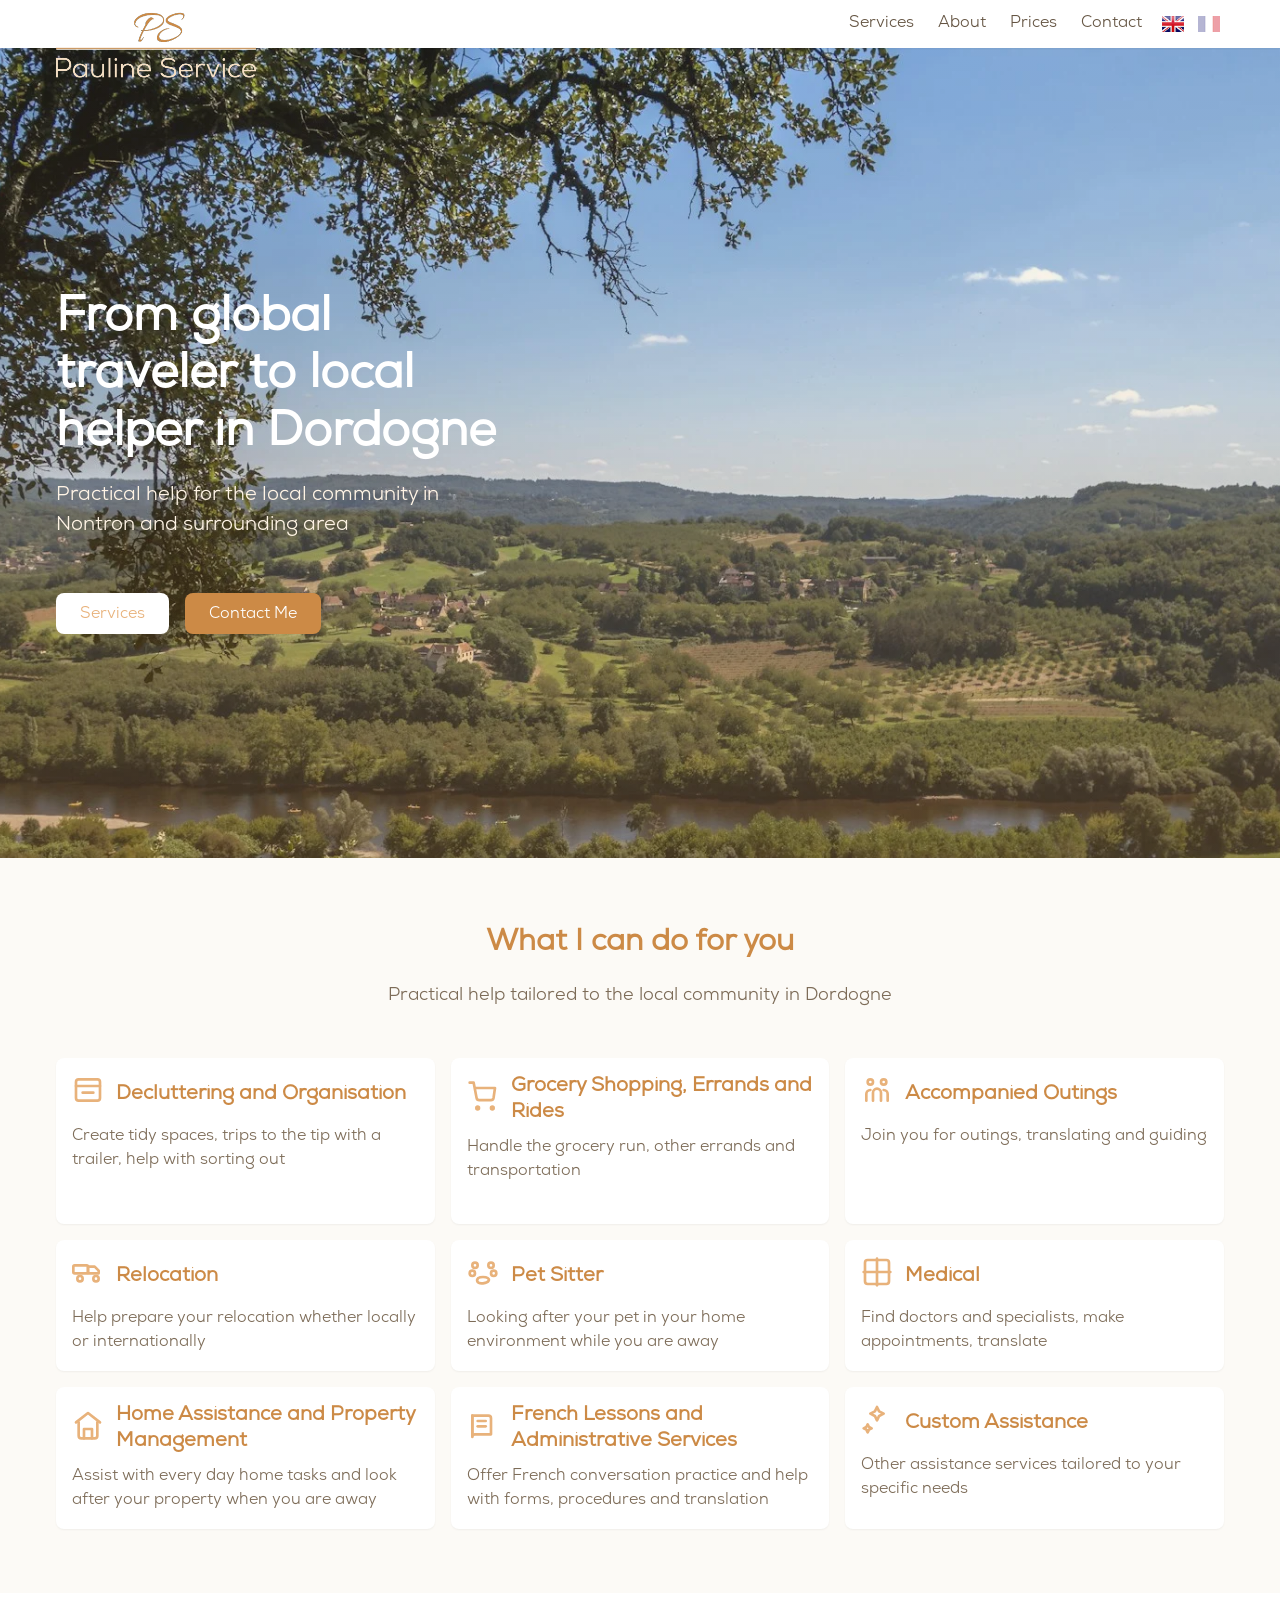
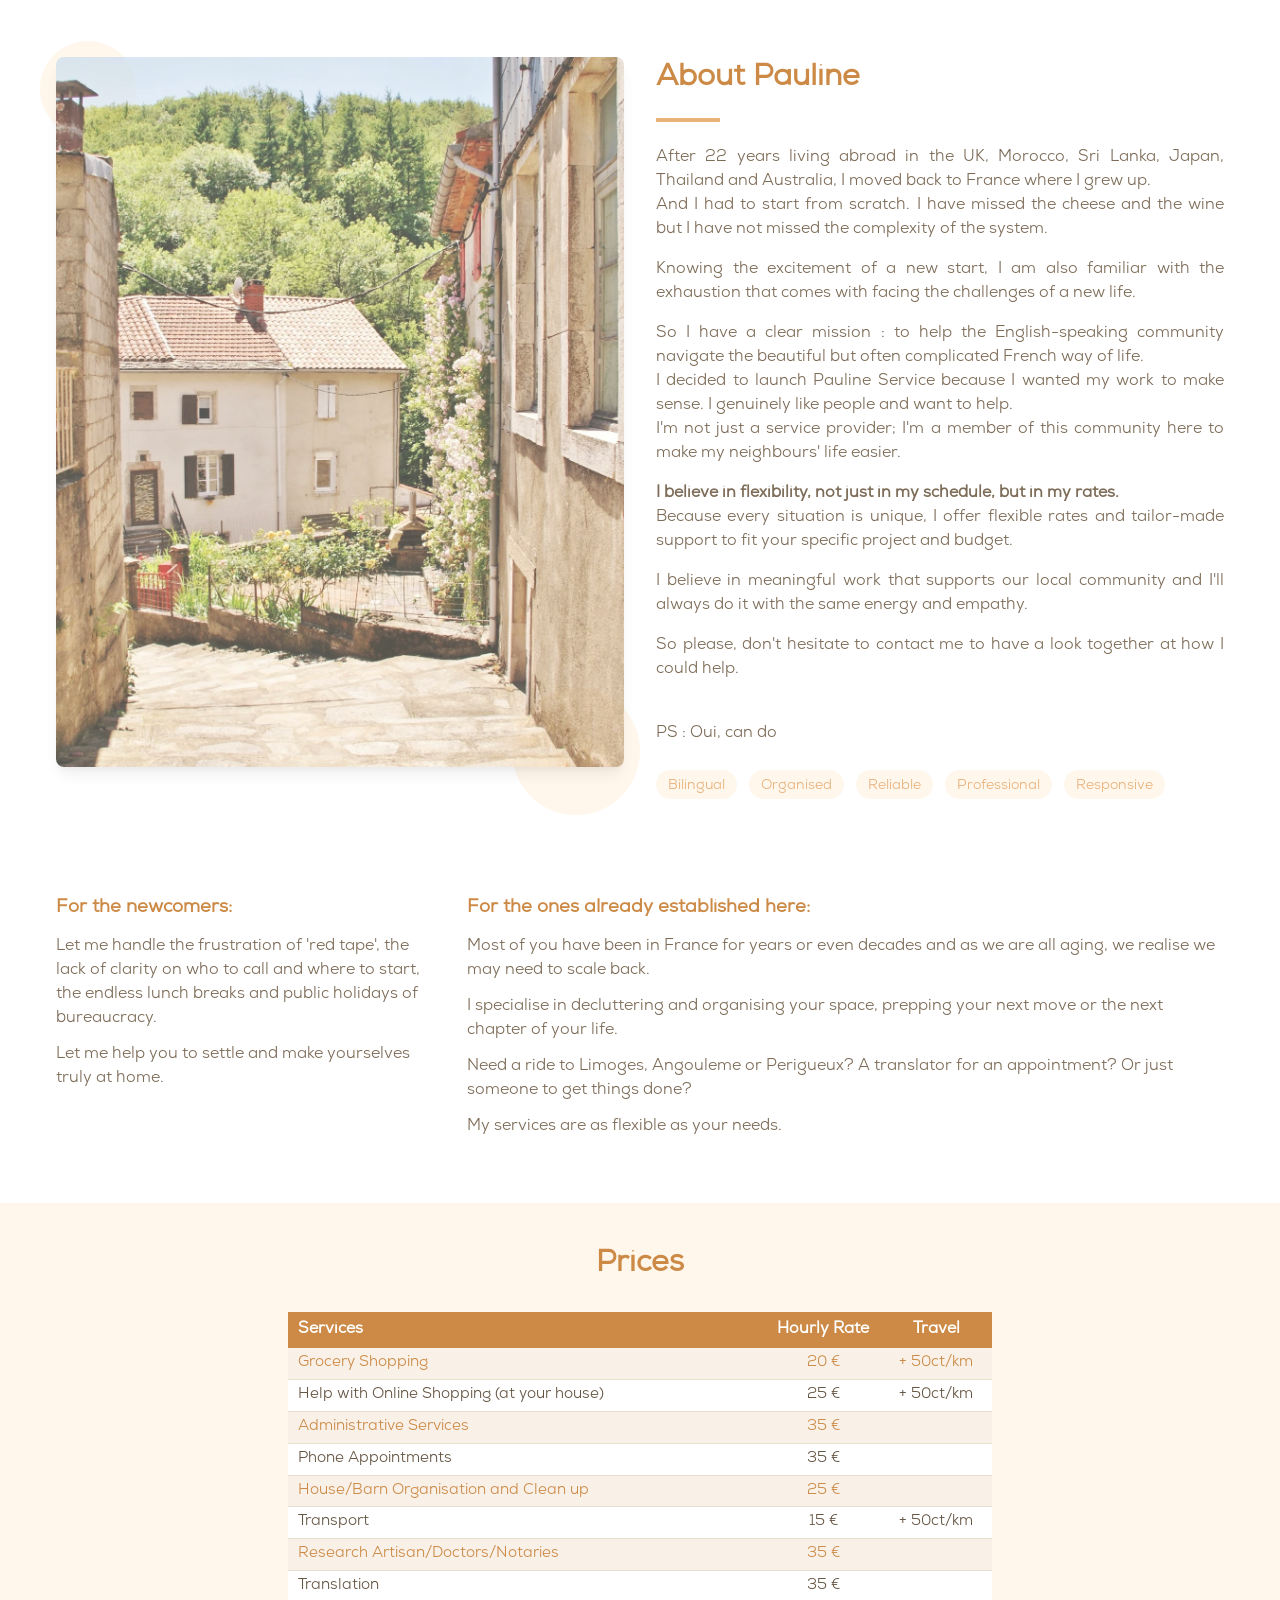
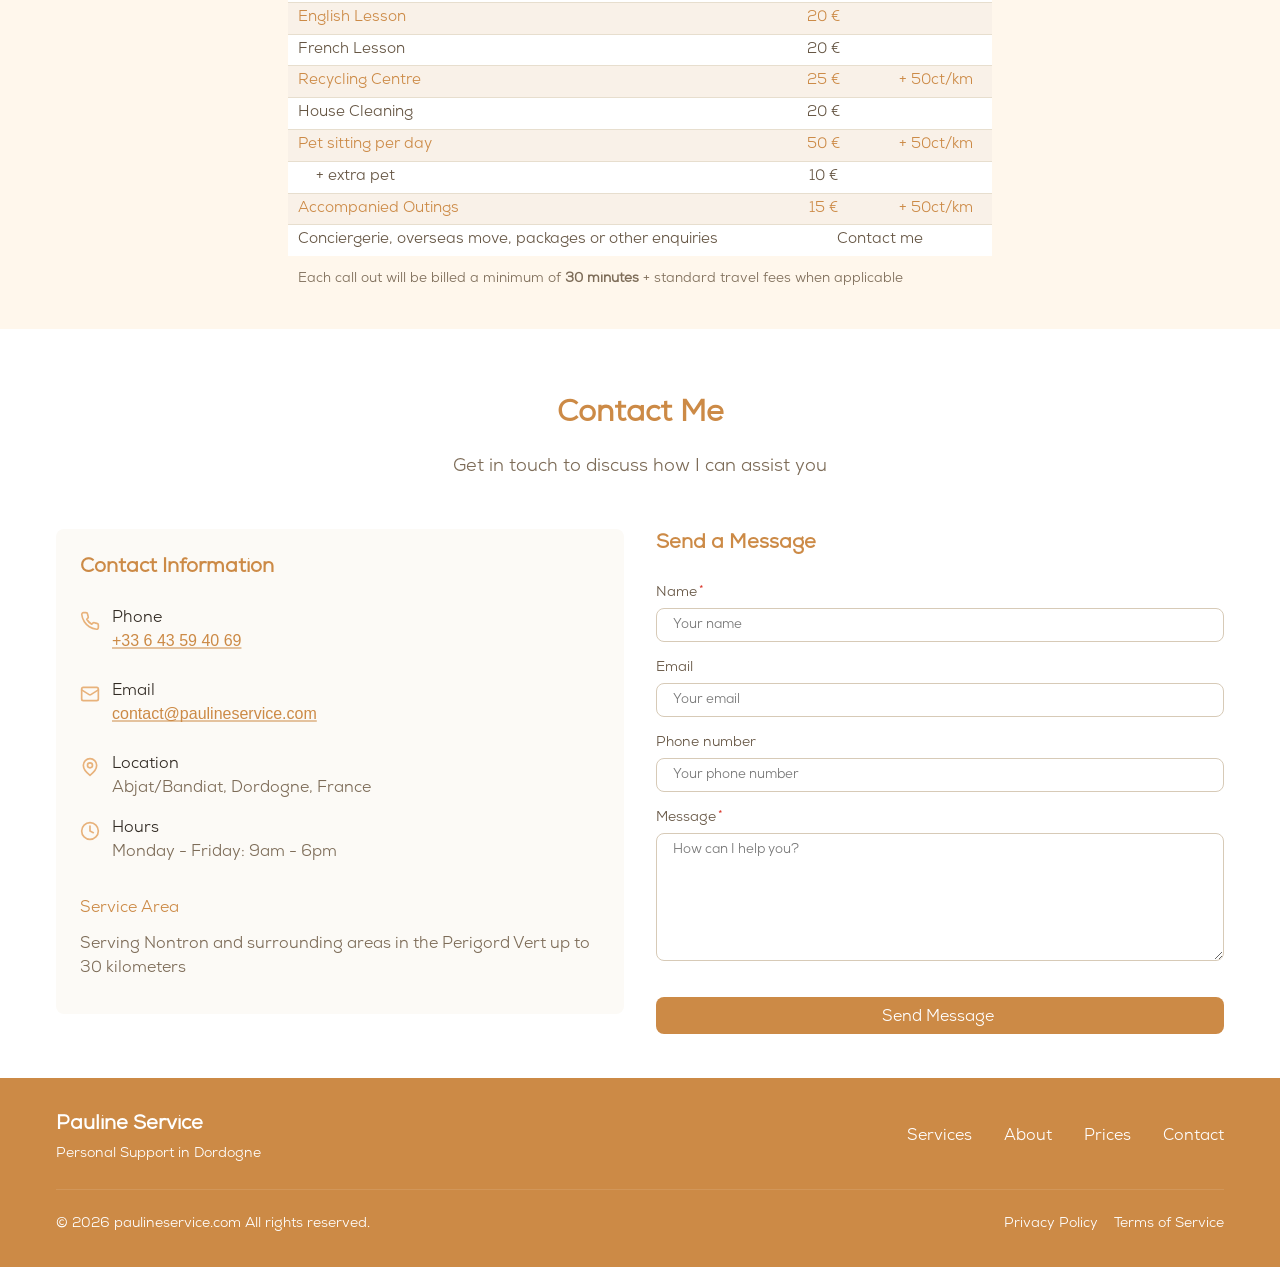
==== commit 2ce5990b: "feat: move prices table into homepage, drive it from a data file" ====
--- a/index.html
+++ b/index.html
@@ -84,8 +84,8 @@
       </button>
       <nav class="desktop-nav">
         <a href="#services" class="nav-link" data-i18n="nav_services">Services</a>
-        <a href="/prices.html" class="nav-link" data-i18n="nav_prices">Prices</a>
         <a href="#about" class="nav-link" data-i18n="nav_about">About</a>
+        <a href="#prices" class="nav-link" data-i18n="nav_prices">Prices</a>
         <!--<a href="#testimonials" class="nav-link">Testimonials</a>-->
         <a href="#contact" class="nav-link nav-link-emphasis" data-i18n="nav_contact">Contact</a>
         <div class="lang-switcher">
@@ -102,8 +102,8 @@
     <div id="mobile-menu" class="mobile-menu hidden">
       <div class="container mobile-menu-container">
         <a href="#services" class="nav-link" data-i18n="nav_services">Services</a>
-        <a href="/prices.html" class="nav-link" data-i18n="nav_prices">Prices</a>
         <a href="#about" class="nav-link" data-i18n="nav_about">About</a>
+        <a href="#prices" class="nav-link" data-i18n="nav_prices">Prices</a>
         <!--<a href="#testimonials" class="nav-link">Testimonials</a>-->
         <a href="#contact" class="nav-link" data-i18n="nav_contact">Contact</a>
         <div class="lang-switcher lang-switcher-mobile">
@@ -587,6 +587,18 @@
         </div>
       </div>
     </section>
+    <!-- Prices Section -->
+    <section id="prices" class="prices">
+      <div class="container">
+        <div class="section-header">
+          <h2 class="section-title" data-i18n="prices_title">Prices</h2>
+        </div>
+        <div class="prices-container">
+          <table class="prices-table" id="prices-table"></table>
+          <p class="prices-note" data-i18n="prices_note"></p>
+        </div>
+      </div>
+    </section>
     <!-- Contact Section -->
     <section id="contact" class="contact">
       <div class="container">
@@ -786,8 +798,8 @@
         </div>
         <div class="footer-nav">
           <a href="#services" class="footer-link" data-i18n="footer_nav_services">Services</a>
-          <a href="/prices.html" class="footer-link" data-i18n="footer_nav_prices">Prices</a>
           <a href="#about" class="footer-link" data-i18n="footer_nav_about">About</a>
+          <a href="#prices" class="footer-link" data-i18n="footer_nav_prices">Prices</a>
           <!--<a href="#testimonials" class="footer-link">Testimonials</a>-->
           <a href="#contact" class="footer-link" data-i18n="footer_nav_contact">Contact</a>
         </div>
--- a/styles.css
+++ b/styles.css
@@ -620,6 +620,105 @@
   display: inline-block;
   transform: translateY(2px);
 }
+/* Prices section */
+.prices {
+  padding: 2.5rem 0;
+  background-color: var(--color-primary-lightest);
+}
+.prices .section-header {
+  margin-bottom: 1.5rem;
+}
+.prices-container {
+  /* hugs the table's real width so the no-wrap columns cannot overflow to
+     the right and pull it off centre */
+  width: fit-content;
+  min-width: 660px;
+  max-width: 100%;
+  margin: 0 auto;
+}
+.prices-table {
+  width: 100%;
+  border-collapse: collapse;
+  background-color: var(--color-white);
+}
+.prices-table thead th {
+  background: var(--color-primary-dark);
+  color: var(--color-white);
+  font-weight: 700;
+  font-size: 1rem;
+  padding: 0.4rem 0.65rem;
+  text-align: left;
+}
+.prices-table thead th:nth-child(2) {
+  text-align: center;
+  width: 16%;
+}
+.prices-table thead th:nth-child(3) {
+  text-align: center;
+  width: 16%;
+}
+.prices-table tbody td {
+  padding: 0.25rem 0.65rem;
+  border-bottom: 1px solid var(--color-gray-200);
+  font-size: 0.95rem;
+  color: var(--color-gray-700);
+}
+.prices-table tbody td:nth-child(2),
+.prices-table tbody td:nth-child(3) {
+  text-align: center;
+}
+@media (min-width: 641px) {
+  /* no cell wraps: the rate and travel columns take what they need, the
+     service column takes the rest */
+  .prices-table {
+    white-space: nowrap;
+  }
+}
+.prices-table tbody tr:last-child td {
+  border-bottom: none;
+}
+.prices-table tbody tr.row-gold {
+  background: rgba(204, 138, 70, 0.12);
+}
+.prices-table tbody tr.row-gold td {
+  color: var(--color-primary-dark);
+}
+.prices-table tbody tr.row-sub td:first-child {
+  padding-left: 1.8rem;
+}
+.prices-note {
+  margin-top: 0.8rem;
+  padding-left: 0.65rem;
+  color: var(--color-gray-600);
+  font-size: 0.85rem;
+}
+@media (max-width: 640px) {
+  .prices-container {
+    width: auto;
+    min-width: 0;
+    max-width: 100%;
+  }
+  .prices-table thead th {
+    padding: 0.3rem 0.4rem;
+    font-size: 0.9rem;
+  }
+  .prices-table tbody td {
+    padding: 0.2rem 0.4rem;
+    font-size: 0.85rem;
+  }
+  .prices-table tbody tr.row-sub td:first-child {
+    padding-left: 1.3rem;
+  }
+  .prices-table thead th:nth-child(2) {
+    width: 20%;
+  }
+  .prices-table thead th:nth-child(3) {
+    width: 24%;
+  }
+  .prices-note {
+    padding-left: 0.4rem;
+  }
+}
 /* Testimonials section */
 .testimonials {
   padding: 4rem 0;
